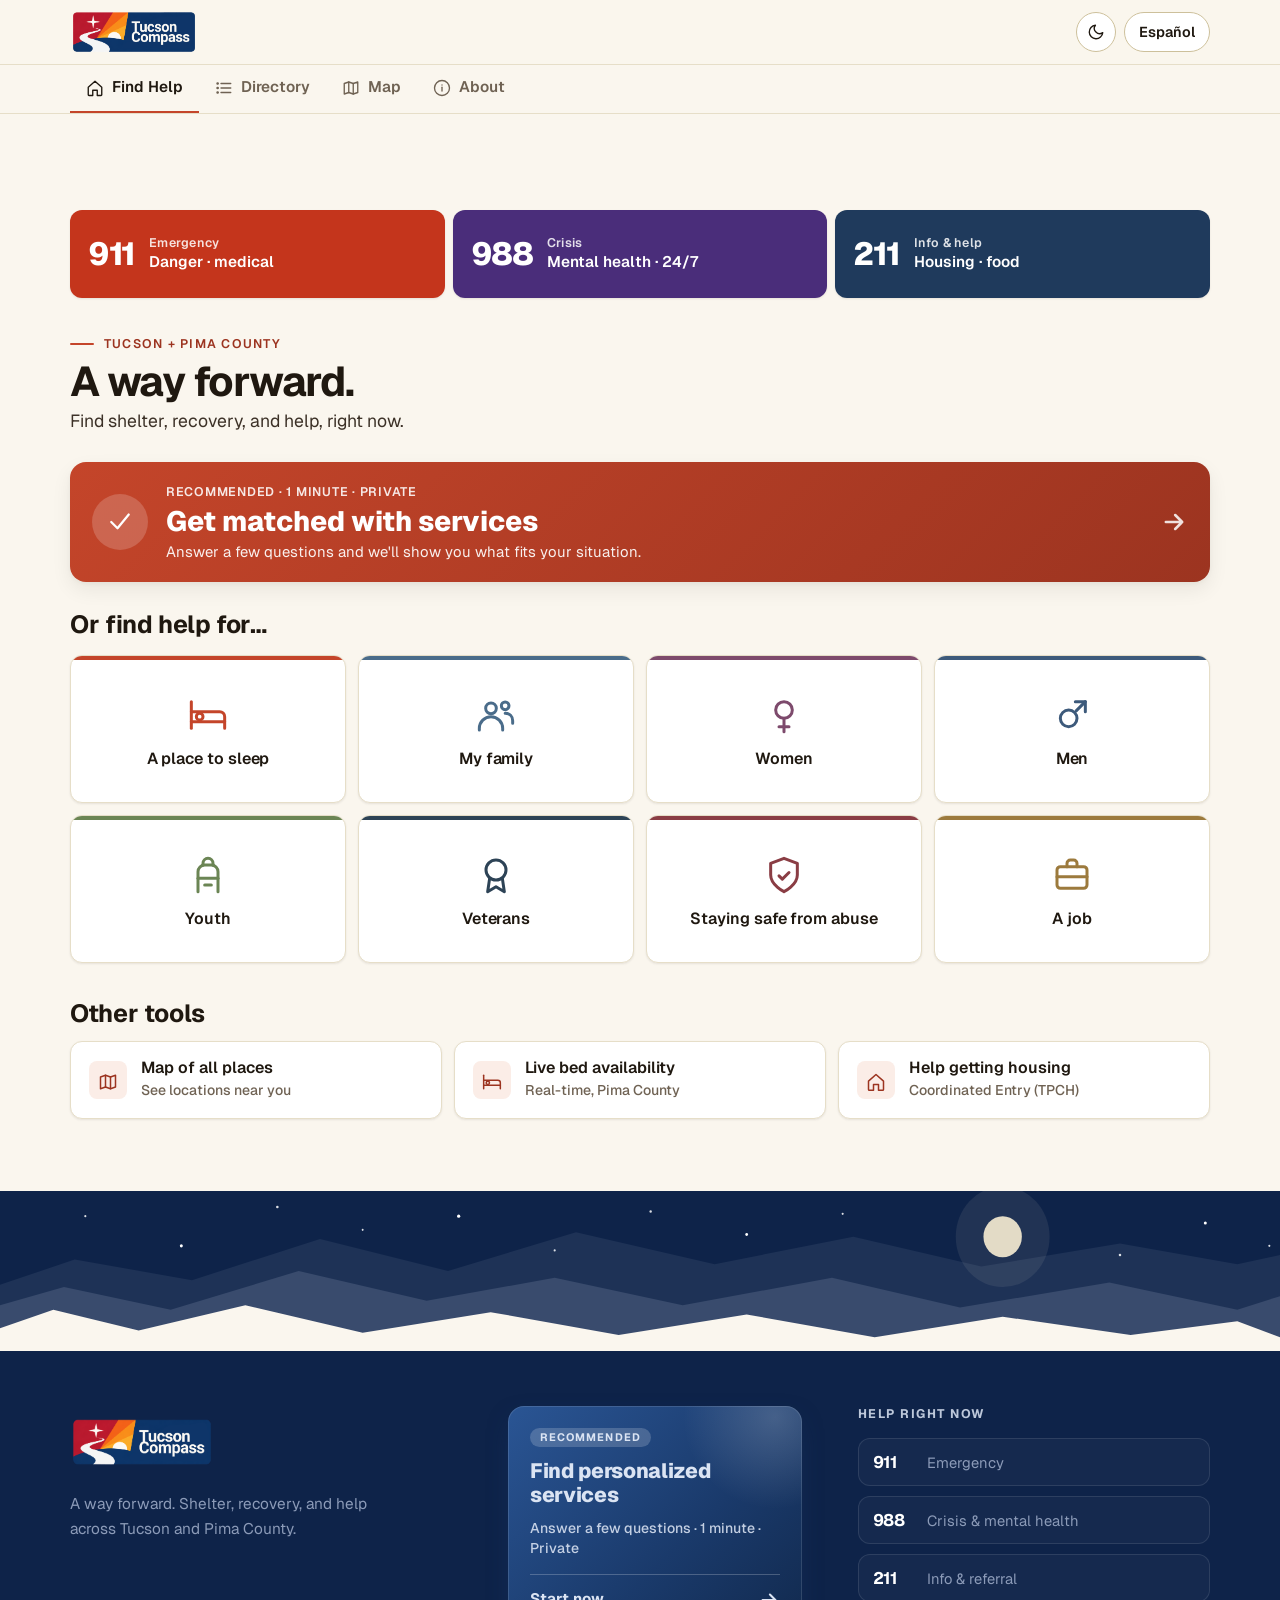
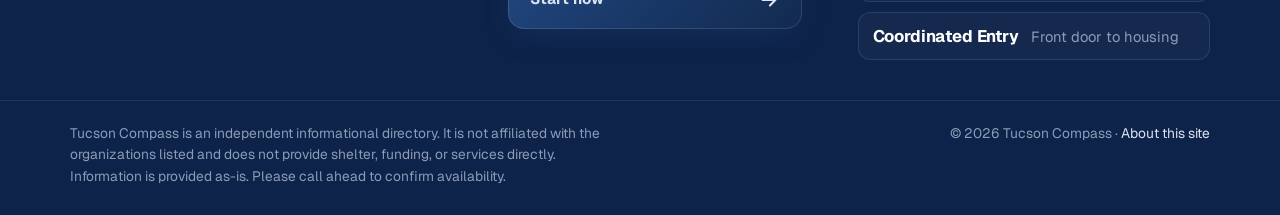
==== index.html @ a5a8bedc "Rebrand to Tucson Compass and add personalized match questionnaire - Rebrand site identity from Tucs" ====
﻿<!doctype html>
<html lang="en">
<head>
  <meta charset="utf-8" />
  <meta name="viewport" content="width=device-width, initial-scale=1, viewport-fit=cover" />
  <meta name="theme-color" content="#c4452a" />
  <meta name="description" content="Tucson Compass: find shelter, recovery, and homeless-services resources in Tucson and Pima County. Independent informational directory." />
  <meta name="robots" content="index, follow" />
  <title>Tucson Compass - a way forward</title>
  <link rel="manifest" href="manifest.webmanifest" />
  <link rel="icon" href="favicon/favicon.ico" sizes="any" />
  <link rel="icon" type="image/svg+xml" href="favicon/favicon.svg" />
  <link rel="apple-touch-icon" href="favicon/apple-touch-icon.png" />
  <link rel="preconnect" href="https://fonts.googleapis.com" />
  <link rel="preconnect" href="https://fonts.gstatic.com" crossorigin />
  <link rel="stylesheet" href="https://fonts.googleapis.com/css2?family=Geist:wght@400;500;600;700;800;900&display=swap" />
  <link rel="stylesheet" href="css/styles.css?v=22" />
  <script>(function(){try{var t=localStorage.getItem('tw.theme');if(t==='light'||t==='dark')document.documentElement.setAttribute('data-theme',t);}catch(e){}})();</script>
</head>
<body data-page="home">
  <a class="skip-link" href="#main" data-i18n="skip_to_content">Skip to main content</a>

  <div id="offline-banner" class="offline-banner" hidden role="status" data-i18n="offline_banner"></div>

  <header class="site-header">
    <div class="container site-header__row">
      <a class="brand" href="index.html" aria-label="Tucson Compass">
        <img class="brand__logo" src="icons/logo-horizontal.png" alt="Tucson Compass" height="36" />
      </a>
      <div class="site-header__actions">
        <button type="button" class="header-btn theme-toggle" id="theme-toggle" aria-label="Switch theme" title="Switch theme"></button>
        <button type="button" class="header-btn lang-toggle" id="lang-toggle" data-i18n="lang_toggle" data-i18n-aria-label="lang_toggle_aria">
          <i data-icon="globe" aria-hidden="true"></i>
          <span>EspaÃ±ol</span>
        </button>
      </div>
    </div>
  </header>

  <nav class="nav-primary" aria-label="Primary">
    <div class="container">
      <ul>
        <li><a href="index.html" aria-current="page"><i data-icon="home"></i><span data-i18n="nav_find_help">Find Help</span></a></li>
        <li><a href="directory.html"><i data-icon="list"></i><span data-i18n="nav_directory">Directory</span></a></li>
        <li><a href="map.html"><i data-icon="map"></i><span data-i18n="nav_map">Map</span></a></li>
        <li><a href="about.html"><i data-icon="info"></i><span data-i18n="nav_about">About</span></a></li>
      </ul>
    </div>
  </nav>

  <main id="main" class="container home-main">

    <!-- Emergency strip â€” unmistakable, no reading required -->
    <div class="urgent-strip" role="group" aria-label="Emergency numbers">
      <a class="urgent-tile urgent-tile--911" href="tel:911">
        <span class="urgent-tile__num">911</span>
        <span class="urgent-tile__body">
          <span class="urgent-tile__label" data-i18n="home_emergency_label">Emergency</span>
          <span class="urgent-tile__desc" data-i18n="home_emergency_desc">Danger or medical</span>
        </span>
      </a>
      <a class="urgent-tile urgent-tile--988" href="tel:988">
        <span class="urgent-tile__num">988</span>
        <span class="urgent-tile__body">
          <span class="urgent-tile__label" data-i18n="home_988_label">Crisis</span>
          <span class="urgent-tile__desc" data-i18n="home_988_desc">Mental health Â· 24/7</span>
        </span>
      </a>
      <a class="urgent-tile urgent-tile--211" href="tel:211">
        <span class="urgent-tile__num">211</span>
        <span class="urgent-tile__body">
          <span class="urgent-tile__label" data-i18n="home_211_label">Info & referral</span>
          <span class="urgent-tile__desc" data-i18n="home_211_desc">Housing, food, help</span>
        </span>
      </a>
    </div>

    <section class="hero" aria-labelledby="hero-title">
      <span class="eyebrow" data-i18n="home_eyebrow">Tucson + Pima County</span>
      <h1 id="hero-title" data-i18n="home_hero_h1">A way forward.</h1>
      <p class="lead" data-i18n="home_hero_lead">Find shelter, recovery, and help, right now.</p>
    </section>

    <!-- Primary path: take the questionnaire. Big, unambiguous CTA. -->
    <section aria-labelledby="match-cta-title">
      <a href="match.html" class="match-cta">
        <span class="match-cta__icon"><i data-icon="check"></i></span>
        <span class="match-cta__body">
          <span class="match-cta__eyebrow" data-i18n="home_match_cta_eyebrow">Recommended Â· 1 minute Â· Private</span>
          <span class="match-cta__title" id="match-cta-title" data-i18n="home_match_cta_title">Get matched with services</span>
          <span class="match-cta__sub" data-i18n="home_match_cta_sub">Answer a few questions and we'll show you what fits your situation.</span>
        </span>
        <span class="match-cta__arrow" aria-hidden="true"><i data-icon="arrow-right"></i></span>
      </a>
    </section>

    <!-- Alternate path: browse by category for users who already know what they need. -->
    <section aria-labelledby="need-title">
      <div class="section-q">
        <h2 id="need-title" data-i18n="home_browse_title">Or browse by what you need</h2>
      </div>

      <div class="need-grid">
        <a class="need-tile" href="directory.html?need=emergency" style="--cat: var(--cat-emergency)">
          <span class="need-tile__bar"></span>
          <span class="need-tile__icon"><i data-icon="bed"></i></span>
          <span class="need-tile__label" data-i18n="need_shelter">A place to sleep</span>
        </a>
        <a class="need-tile" href="directory.html?need=family" style="--cat: var(--cat-family)">
          <span class="need-tile__bar"></span>
          <span class="need-tile__icon"><i data-icon="family"></i></span>
          <span class="need-tile__label" data-i18n="need_family">My family</span>
        </a>
        <a class="need-tile" href="directory.html?need=women" style="--cat: var(--cat-women)">
          <span class="need-tile__bar"></span>
          <span class="need-tile__icon"><i data-icon="women"></i></span>
          <span class="need-tile__label" data-i18n="need_women">Women</span>
        </a>
        <a class="need-tile" href="directory.html?need=men" style="--cat: var(--cat-men)">
          <span class="need-tile__bar"></span>
          <span class="need-tile__icon"><i data-icon="men"></i></span>
          <span class="need-tile__label" data-i18n="need_men">Men</span>
        </a>
        <a class="need-tile" href="directory.html?need=youth" style="--cat: var(--cat-youth)">
          <span class="need-tile__bar"></span>
          <span class="need-tile__icon"><i data-icon="youth"></i></span>
          <span class="need-tile__label" data-i18n="need_youth">Youth</span>
        </a>
        <a class="need-tile" href="directory.html?need=veterans" style="--cat: var(--cat-veterans)">
          <span class="need-tile__bar"></span>
          <span class="need-tile__icon"><i data-icon="veterans"></i></span>
          <span class="need-tile__label" data-i18n="need_veterans">Veterans</span>
        </a>
        <a class="need-tile" href="directory.html?need=domestic_violence" style="--cat: var(--cat-domestic_violence)">
          <span class="need-tile__bar"></span>
          <span class="need-tile__icon"><i data-icon="domestic_violence"></i></span>
          <span class="need-tile__label" data-i18n="need_domestic_violence">Staying safe from abuse</span>
        </a>
        <a class="need-tile" href="directory.html?need=employment" style="--cat: var(--cat-employment)">
          <span class="need-tile__bar"></span>
          <span class="need-tile__icon"><i data-icon="employment"></i></span>
          <span class="need-tile__label" data-i18n="need_employment">A job</span>
        </a>
      </div>
    </section>

    <section aria-labelledby="tools-title">
      <h2 id="tools-title" data-i18n="home_tools_h2">Other tools</h2>
      <div class="tools-row">
        <a class="tool-tile" href="map.html">
          <span class="tool-tile__icon"><i data-icon="map"></i></span>
          <span>
            <span class="tool-tile__label" data-i18n="tool_map_label">Map of all places</span>
            <span class="tool-tile__sub" data-i18n="tool_map_sub">See locations near you</span>
          </span>
        </a>
        <a class="tool-tile" href="https://pimamaps.maps.arcgis.com/apps/dashboards/ca4fb93ec7014433b14e39a909873bd7" target="_blank" rel="noopener">
          <span class="tool-tile__icon"><i data-icon="bed"></i></span>
          <span>
            <span class="tool-tile__label" data-i18n="tool_beds_label">Live bed availability</span>
            <span class="tool-tile__sub" data-i18n="tool_beds_sub">Real-time, Pima County</span>
          </span>
        </a>
        <a class="tool-tile" href="https://tpch.net/coordinated-entry-for-homeless-services/" target="_blank" rel="noopener">
          <span class="tool-tile__icon"><i data-icon="home"></i></span>
          <span>
            <span class="tool-tile__label" data-i18n="tool_ce_label">Help getting housing</span>
            <span class="tool-tile__sub" data-i18n="tool_ce_sub">Coordinated Entry (TPCH)</span>
          </span>
        </a>
      </div>
    </section>
  </main>

  <footer class="site-footer">
    <svg class="site-footer__mountains" viewBox="0 0 1200 140" preserveAspectRatio="none" aria-hidden="true">
      <circle class="site-footer__moon-glow" cx="940" cy="40" r="44"/>
      <circle class="site-footer__moon" cx="940" cy="40" r="18"/>
      <circle class="site-footer__star" cx="80" cy="22" r="1"/>
      <circle class="site-footer__star site-footer__star--bright" cx="170" cy="48" r="1.4"/>
      <circle class="site-footer__star" cx="260" cy="14" r="1.2"/>
      <circle class="site-footer__star" cx="340" cy="34" r="0.9"/>
      <circle class="site-footer__star site-footer__star--bright" cx="430" cy="22" r="1.5"/>
      <circle class="site-footer__star" cx="520" cy="52" r="1"/>
      <circle class="site-footer__star" cx="610" cy="18" r="1.1"/>
      <circle class="site-footer__star site-footer__star--bright" cx="700" cy="38" r="1.3"/>
      <circle class="site-footer__star" cx="790" cy="20" r="1"/>
      <circle class="site-footer__star" cx="1050" cy="56" r="1.2"/>
      <circle class="site-footer__star site-footer__star--bright" cx="1130" cy="28" r="1.4"/>
      <circle class="site-footer__star" cx="1190" cy="48" r="1"/>
      <path class="site-footer__range site-footer__range--back" d="M0 140 L0 82 L70 60 L180 78 L300 42 L420 70 L540 36 L670 64 L800 40 L920 66 L1050 46 L1160 64 L1200 56 L1200 140 Z"/>
      <path class="site-footer__range site-footer__range--mid" d="M0 140 L0 100 L60 84 L160 104 L280 70 L400 96 L520 76 L640 100 L780 76 L900 102 L1040 80 L1160 104 L1200 92 L1200 140 Z"/>
      <path class="site-footer__range site-footer__range--front" d="M0 140 L0 120 L50 104 L130 122 L230 100 L340 124 L460 106 L580 126 L700 108 L820 128 L940 110 L1060 126 L1160 114 L1200 128 L1200 140 Z"/>
    </svg>
    <div class="site-footer__inner">
      <div class="container site-footer__grid">
        <div class="site-footer__col site-footer__col--brand">
          <a class="site-footer__brand" href="index.html" aria-label="Tucson Compass">
            <img class="site-footer__logo" src="icons/logo-horizontal.png" alt="Tucson Compass" />
          </a>
          <p class="site-footer__tagline" data-i18n="footer_tagline">A way forward. Shelter, recovery, and help across Tucson and Pima County.</p>
        </div>
        <div class="site-footer__col site-footer__col--cta">
          <a href="match.html" class="footer-cta">
            <span class="footer-cta__badge" data-i18n="footer_cta_heading">Recommended</span>
            <span class="footer-cta__title" data-i18n="footer_cta_title">Find personalized services</span>
            <span class="footer-cta__sub" data-i18n="footer_cta_sub">Answer a few questions â€¢ 1 minute â€¢ Private</span>
            <span class="footer-cta__action">
              <span data-i18n="footer_cta_action">Start now</span>
              <span class="footer-cta__arrow"><i data-icon="arrow-right" aria-hidden="true"></i></span>
            </span>
          </a>
        </div>
        <div class="site-footer__col">
          <h3 class="site-footer__heading" data-i18n="footer_help_now">Help right now</h3>
          <ul class="site-footer__contacts">
            <li><a href="tel:911"><strong>911</strong><span data-i18n="footer_emergency_short">Emergency</span></a></li>
            <li><a href="tel:988"><strong>988</strong><span data-i18n="footer_988_short">Crisis &amp; mental health</span></a></li>
            <li><a href="tel:211"><strong>211</strong><span data-i18n="footer_211_short">Info &amp; referral</span></a></li>
            <li><a href="https://tpch.net/coordinated-entry-for-homeless-services/" target="_blank" rel="noopener"><strong data-i18n="footer_ce_short">Coordinated Entry</strong><span data-i18n="footer_ce_sub">Front door to housing</span></a></li>
          </ul>
        </div>
      </div>
      <div class="site-footer__bottom">
        <div class="container site-footer__bottom-row">
          <p class="site-footer__disclaimer" data-i18n="footer_disclaimer">Tucson Compass is an independent informational directory. It is not affiliated with the organizations listed and does not provide shelter, funding, or services directly. Information is provided as-is. Please call ahead to confirm availability.</p>
          <p class="site-footer__copy">&copy; 2026 Tucson Compass &middot; <a href="about.html" data-i18n="footer_about_link">About this site</a></p>
        </div>
      </div>
    </div>
  </footer>

  <script src="js/icons.js?v=19"></script>
  <script src="js/app.js?v=19"></script>
</body>
</html>
---- css/styles.css ----
/* =============================================================================
   Tucson Compass — stylesheet
   -----------------------------------------------------------------------------
   Calm civic design with desert character. Warm neutrals, terracotta accent,
   mountain horizon footer. Soft elevation, modern type, generous tap targets.
   WCAG 2.1 AA across light + dark.

   Theme model
     - Default: follows OS preference (prefers-color-scheme).
     - Override: <html data-theme="light"> or <html data-theme="dark"> forces
       a scheme. Set by an inline boot script (see HTML <head>) and toggled at
       runtime by the theme button in the site header.

   TABLE OF CONTENTS
     1.  TOKENS — light (default)
     2.  TOKENS — dark (OS preference + explicit override)
     3.  RESET / BASE
     4.  LAYOUT — container, main
     5.  TYPOGRAPHY — h1/h2/h3, eyebrow, lead, links, prose
     6.  HEADER — site header, brand, lang + theme toggles
     7.  NAV — primary nav
     8.  OFFLINE BANNER
     9.  COMPONENTS — chips
     10. COMPONENTS — buttons / act
     11. COMPONENTS — cards
     12. COMPONENTS — badges
     13. COMPONENTS — note box
     14. COMPONENTS — no-results
     15. PAGE — home (urgent strip, need grid, tools row)
     16. PAGE — directory (dir-head, controls, search, filter, results)
     17. PAGE — map (#map, legend, popup, pin)
     18. PAGE — about (prose container)
     19. FOOTER
     20. UTILITIES
     21. REDUCED MOTION
   ============================================================================= */


/* =============================================================================
   1. TOKENS — light (default)
   ============================================================================= */
:root {
  /* Warm neutral palette — quiet but with desert undertones */
  --bg:        #faf6ee;    /* warm cream */
  --bg-elev:   #ffffff;
  --bg-warm:   #f3ecdc;    /* sand */
  --bg-deep:   #e8dfc8;
  --ink:       #1f1810;    /* warm near-black */
  --ink-soft:  #3c3127;
  --ink-muted: #6f6253;
  --border:    #e6dec8;
  --border-strong: #cdc09b;

  /* Single warm accent — Tucson terracotta */
  --accent:      #c4452a;
  --accent-deep: #9c3420;
  --accent-soft: #fbede7;
  --accent-ink:  #ffffff;

  /* Footer / night sky — deep navy matching the logo, with cool text tones
     for legibility. (Token name kept as --dusk for historical compatibility
     even though the palette is now night-blue rather than desert dusk.) */
  --dusk:       #0e2349;
  --dusk-deep:  #061731;
  --dusk-text:  #dbe4f3;
  --dusk-muted: #8c9bb8;
  --night-blue:      #1a3a6b;
  --night-blue-deep: #122a4f;

  --link:    #1f4f8b;
  --focus:   #2563eb;

  --emergency:      #c4351c;
  --emergency-deep: #8a0e0e;

  /* Category colors — curated, harmonized */
  --cat-emergency:         #c4452a;
  --cat-family:            #4a6c8a;
  --cat-women:             #7d4a6c;
  --cat-men:               #3d5a7b;
  --cat-youth:             #6b8554;
  --cat-veterans:          #2d4356;
  --cat-domestic_violence: #8a3d44;
  --cat-employment:        #9c7a3d;
  --cat-outreach:          #5a6273;
  --cat-civic:             #6b4a8a;
  --cat-drop_in:           #3a7d6d;
  --cat-coordinated_entry: #8a5e3a;

  /* Type — Geist with system fallback */
  --font-sans: 'Geist', system-ui, -apple-system, "Segoe UI", Roboto, "Helvetica Neue", Arial, sans-serif;
  --font-display: var(--font-sans);

  --fs-display: clamp(2.6rem, 8.5vw, 4rem);
  --fs-h1:      clamp(2rem, 6vw, 2.85rem);
  --fs-h2:      clamp(1.3rem, 3.4vw, 1.55rem);
  --fs-h3:      1.1rem;
  --fs-body:    1.0625rem;
  --fs-small:   0.93rem;
  --fs-tiny:    0.78rem;

  --tap: 52px;
  --radius-sm:   8px;
  --radius:      12px;
  --radius-lg:   16px;
  --radius-pill: 999px;

  --shadow-sm: 0 1px 2px rgba(31,24,16,.04), 0 1px 3px rgba(31,24,16,.05);
  --shadow-md: 0 2px 4px rgba(31,24,16,.04), 0 8px 20px rgba(31,24,16,.07);
  --shadow-lg: 0 4px 8px rgba(31,24,16,.05), 0 16px 36px rgba(31,24,16,.10);
}


/* =============================================================================
   2. TOKENS — dark (OS preference + explicit override)
   -----------------------------------------------------------------------------
   Applied when:
     - OS prefers dark AND no explicit data-theme is set, OR
     - <html data-theme="dark">
   Duplicated intentionally so the explicit override always beats OS preference.
   ============================================================================= */
@media (prefers-color-scheme: dark) {
  :root:not([data-theme="light"]) {
    --bg:        #15110a;
    --bg-elev:   #1d1812;
    --bg-warm:   #221c14;
    --bg-deep:   #2a2218;
    --ink:       #f3ede0;
    --ink-soft:  #d8d1c0;
    --ink-muted: #a8a092;
    --border:    #2d2920;
    --border-strong: #4a4232;
    --accent:      #e2674a;
    --accent-deep: #c4452a;
    --accent-soft: #2a1e18;
    --accent-ink:  #15110a;
    --dusk:       #061731;
    --dusk-deep:  #030b1c;
    --dusk-text:  #dbe4f3;
    --dusk-muted: #7484a4;
    --night-blue:      #1a3a6b;
    --night-blue-deep: #122a4f;
    --link:    #8db4e8;
    --focus:   #8db4e8;
    --emergency:      #ef5c5c;
    --emergency-deep: #b81818;
    --shadow-sm: 0 1px 2px rgba(0,0,0,.4), 0 1px 3px rgba(0,0,0,.3);
    --shadow-md: 0 2px 4px rgba(0,0,0,.4), 0 8px 20px rgba(0,0,0,.4);
    --shadow-lg: 0 4px 8px rgba(0,0,0,.4), 0 16px 36px rgba(0,0,0,.5);
  }
}
:root[data-theme="dark"] {
  --bg:        #15110a;
  --bg-elev:   #1d1812;
  --bg-warm:   #221c14;
  --bg-deep:   #2a2218;
  --ink:       #f3ede0;
  --ink-soft:  #d8d1c0;
  --ink-muted: #a8a092;
  --border:    #2d2920;
  --border-strong: #4a4232;
  --accent:      #e2674a;
  --accent-deep: #c4452a;
  --accent-soft: #2a1e18;
  --accent-ink:  #15110a;
  --dusk:       #0e0a06;
  --dusk-deep:  #050302;
  --dusk-text:  #ead9b8;
  --dusk-muted: #908070;
  --link:    #8db4e8;
  --focus:   #8db4e8;
  --emergency:      #ef5c5c;
  --emergency-deep: #b81818;
  --shadow-sm: 0 1px 2px rgba(0,0,0,.4), 0 1px 3px rgba(0,0,0,.3);
  --shadow-md: 0 2px 4px rgba(0,0,0,.4), 0 8px 20px rgba(0,0,0,.4);
  --shadow-lg: 0 4px 8px rgba(0,0,0,.4), 0 16px 36px rgba(0,0,0,.5);
}


/* =============================================================================
   3. RESET / BASE
   ============================================================================= */
*, *::before, *::after { box-sizing: border-box; }
html { -webkit-text-size-adjust: 100%; scroll-behavior: smooth; }
html, body { overflow-x: hidden; }
body {
  margin: 0;
  font-family: var(--font-sans);
  font-size: var(--fs-body);
  line-height: 1.55;
  color: var(--ink);
  background: var(--bg);
  -webkit-font-smoothing: antialiased;
  text-rendering: optimizeLegibility;
  transition: background-color .2s ease, color .2s ease;
}

img, svg { max-width: 100%; height: auto; vertical-align: middle; }
button { font: inherit; }

:focus-visible {
  outline: 2px solid var(--focus);
  outline-offset: 2px;
  border-radius: 4px;
}

/* skip link */
.skip-link {
  position: absolute;
  left: -9999px;
  top: 0;
  background: var(--ink);
  color: var(--bg-elev);
  padding: 12px 18px;
  border-radius: var(--radius-sm);
  z-index: 9999;
  font-weight: 600;
}
.skip-link:focus { left: 12px; top: 12px; }


/* =============================================================================
   4. LAYOUT — container, main
   ============================================================================= */
.container {
  width: 100%;
  max-width: 760px;
  margin: 0 auto;
  padding: 0 20px;
}
@media (min-width: 980px) { .container { max-width: 960px; } }
@media (min-width: 1100px) { .container { max-width: 1180px; } }

main { padding: 56px 0 64px; }
@media (min-width: 720px) { main { padding-top: 72px; } }


/* =============================================================================
   5. TYPOGRAPHY — h1/h2/h3, eyebrow, lead, links, prose
   ============================================================================= */
h1, h2, h3 { font-family: var(--font-display); margin: 0; }
h1 {
  font-size: var(--fs-h1);
  font-weight: 700;
  line-height: 1.05;
  letter-spacing: -0.03em;
  margin-bottom: 12px;
}
h2 {
  font-size: var(--fs-h2);
  font-weight: 700;
  line-height: 1.15;
  letter-spacing: -0.015em;
  margin: 36px 0 14px;
}
h3 {
  font-size: var(--fs-h3);
  font-weight: 600;
  line-height: 1.25;
}
p { margin: 0 0 14px; }
a { color: var(--link); text-decoration-thickness: 1.5px; text-underline-offset: 3px; }

.eyebrow {
  display: inline-flex;
  align-items: center;
  gap: 10px;
  font-size: var(--fs-tiny);
  letter-spacing: 0.1em;
  text-transform: uppercase;
  font-weight: 600;
  color: var(--accent-deep);
  margin-bottom: 14px;
}
.eyebrow::before {
  content: "";
  display: inline-block;
  width: 24px;
  height: 2px;
  background: var(--accent);
  border-radius: 2px;
}

.lead {
  font-size: 1.2rem;
  color: var(--ink-soft);
  margin: 0 0 32px;
  max-width: 40ch;
  line-height: 1.45;
  font-weight: 400;
}

/* Reading-width container for long-form text (about page). */
.prose { max-width: 62ch; }
.prose p { color: var(--ink-soft); font-size: 1.05rem; line-height: 1.6; }
.prose h2 { margin-top: 36px; }


/* =============================================================================
   6. HEADER — site header, brand, lang + theme toggles
   ============================================================================= */
.site-header {
  background: var(--bg);
  border-bottom: 1px solid var(--border);
  position: sticky;
  top: 0;
  z-index: 50;
  backdrop-filter: saturate(180%) blur(10px);
  background: color-mix(in srgb, var(--bg) 86%, transparent);
}
.site-header__row {
  display: flex;
  align-items: center;
  justify-content: space-between;
  gap: 12px;
  min-height: 64px;
}
.site-header__actions {
  display: inline-flex;
  align-items: center;
  gap: 8px;
}

.brand {
  display: inline-flex;
  align-items: center;
  gap: 10px;
  font-family: var(--font-display);
  font-weight: 700;
  font-size: 1.18rem;
  letter-spacing: -0.02em;
  color: var(--ink);
  text-decoration: none;
}
.brand__mark {
  width: 32px;
  height: 32px;
  flex: 0 0 32px;
  display: inline-block;
  object-fit: contain;
}
.brand__logo {
  height: 64px;
  width: auto;
  display: block;
}
.brand__sep {
  color: var(--accent);
  font-weight: 700;
  margin: 0 2px;
}

/* Pill button base used by header toggles */
.header-btn {
  background: var(--bg-elev);
  color: var(--ink);
  border: 1px solid var(--border-strong);
  border-radius: var(--radius-pill);
  padding: 8px 14px;
  min-height: 40px;
  font-weight: 600;
  font-size: 0.9rem;
  cursor: pointer;
  display: inline-flex;
  align-items: center;
  gap: 6px;
  transition: background .15s ease, border-color .15s ease, color .15s ease;
}
.header-btn:hover {
  background: var(--ink);
  border-color: var(--ink);
  color: var(--bg-elev);
}
.header-btn svg { width: 16px; height: 16px; }

.lang-toggle { /* identical styling to .header-btn; kept as alias */ }
.theme-toggle {
  padding: 8px;
  width: 40px;
  height: 40px;
  justify-content: center;
}
.theme-toggle svg { width: 18px; height: 18px; }


/* =============================================================================
   7. NAV — primary nav
   ============================================================================= */
.nav-primary {
  background: var(--bg);
  border-bottom: 1px solid var(--border);
  margin-bottom: 40px;
}
@media (min-width: 720px) { .nav-primary { margin-bottom: 56px; } }
.nav-primary ul {
  display: flex;
  margin: 0;
  padding: 0;
  list-style: none;
  overflow-x: auto;
  -webkit-overflow-scrolling: touch;
  scrollbar-width: none;
}
.nav-primary ul::-webkit-scrollbar { display: none; }
.nav-primary a {
  display: inline-flex;
  align-items: center;
  gap: 8px;
  min-height: 48px;
  padding: 0 16px;
  color: var(--ink-muted);
  text-decoration: none;
  font-weight: 600;
  white-space: nowrap;
  border-bottom: 2px solid transparent;
  font-size: 0.96rem;
  transition: color .15s ease, border-color .15s ease;
}
.nav-primary a:hover { color: var(--ink); }
.nav-primary a[aria-current="page"] {
  color: var(--ink);
  border-bottom-color: var(--accent);
}
.nav-primary svg { width: 18px; height: 18px; }


/* =============================================================================
   8. OFFLINE BANNER
   ============================================================================= */
.offline-banner {
  background: #fbe6a3;
  color: var(--ink);
  padding: 10px 16px;
  text-align: center;
  font-size: 0.92rem;
  font-weight: 600;
  border-bottom: 1px solid #d9bc4a;
}
.offline-banner[hidden] { display: none; }


/* =============================================================================
   9. COMPONENTS — chips
   ============================================================================= */
.chip {
  display: inline-flex;
  align-items: center;
  gap: 7px;
  min-height: 38px;
  padding: 6px 14px;
  border: 1px solid var(--border-strong);
  border-radius: var(--radius-pill);
  background: var(--bg-elev);
  color: var(--ink);
  font-weight: 500;
  font-size: 0.92rem;
  cursor: pointer;
  white-space: nowrap;
  transition: background .12s ease, border-color .12s ease, color .12s ease;
}
.chip:hover { background: var(--bg-warm); }
.chip[aria-pressed="true"] {
  background: var(--ink);
  color: var(--bg);
  border-color: var(--ink);
}
.chip svg { width: 14px; height: 14px; }
.chip__dot {
  width: 10px;
  height: 10px;
  border-radius: 50%;
  background: var(--cat);
  display: inline-block;
  flex: 0 0 10px;
}


/* =============================================================================
   10. COMPONENTS — action buttons (used on cards)
   ============================================================================= */
.act {
  display: flex;
  align-items: center;
  gap: 10px;
  padding: 12px 14px;
  min-height: var(--tap);
  text-decoration: none;
  border: 1px solid var(--border-strong);
  border-radius: var(--radius);
  font-weight: 600;
  background: var(--bg-elev);
  color: var(--ink);
  transition: transform .1s ease, box-shadow .15s ease, background .12s ease, border-color .12s ease;
}
.act:hover { box-shadow: var(--shadow-sm); text-decoration: none; }
.act svg { width: 22px; height: 22px; flex: 0 0 22px; }
.act__label {
  display: block;
  font-size: 0.72rem;
  letter-spacing: 0.04em;
  text-transform: uppercase;
  opacity: 0.75;
  line-height: 1;
  margin-bottom: 2px;
  font-weight: 600;
}
.act__val {
  display: block;
  font-size: 1.02rem;
  font-weight: 700;
  letter-spacing: -0.01em;
  line-height: 1.15;
}
.act__txt { flex: 1; min-width: 0; }

.act--call { background: var(--c, var(--accent)); color: #fff; border-color: var(--c, var(--accent)); }
.act--call:hover { background: var(--ink); border-color: var(--ink); }
.act--dir { background: var(--bg-elev); color: var(--ink); }
.act--dir:hover { background: var(--bg-warm); }


/* =============================================================================
   11. COMPONENTS — cards
   ============================================================================= */
.card {
  --c: var(--cat-outreach);
  background: var(--bg-elev);
  border: 1px solid var(--border);
  border-radius: var(--radius-lg);
  position: relative;
  overflow: hidden;
  box-shadow: var(--shadow-sm);
  transition: box-shadow .15s ease, transform .12s ease, border-color .12s ease;
}
.card:hover { box-shadow: var(--shadow-md); border-color: var(--border-strong); }
.card__body { padding: 14px 14px 14px; min-width: 0; }
@media (min-width: 640px) {
  .card__body { padding: 18px 20px 20px; }
}

.card__top {
  display: flex;
  align-items: center;
  gap: 12px;
  margin-bottom: 10px;
}
@media (min-width: 640px) {
  .card__top { align-items: flex-start; gap: 14px; }
}
.card__icon-frame {
  width: 42px;
  height: 42px;
  flex: 0 0 42px;
  display: inline-flex;
  align-items: center;
  justify-content: center;
  background: var(--c);
  color: #fff;
  border-radius: 12px;
  box-shadow: 0 4px 14px -4px color-mix(in srgb, var(--c) 50%, transparent);
}
.card__icon-frame svg { width: 22px; height: 22px; }
@media (min-width: 640px) {
  .card__icon-frame { width: 44px; height: 44px; flex: 0 0 44px; }
  .card__icon-frame svg { width: 24px; height: 24px; }
}
.card__heading { min-width: 0; flex: 1; }
.card__logo {
  flex: 0 0 36px;
  width: 36px;
  height: 36px;
  object-fit: contain;
  background: #fff;
  border: 1px solid var(--border);
  border-radius: 8px;
  padding: 3px;
  opacity: 0.85;
  transition: opacity .15s ease;
}
.card:hover .card__logo { opacity: 1; }
@media (min-width: 640px) {
  .card__logo { flex: 0 0 44px; width: 44px; height: 44px; padding: 4px; }
}
.card__name {
  font-size: 1.08rem;
  font-weight: 700;
  line-height: 1.2;
  letter-spacing: -0.015em;
  margin: 0;
  word-wrap: break-word;
}
@media (min-width: 640px) {
  .card__name { font-size: 1.2rem; }
}
.card__cats {
  margin-top: 3px;
  font-size: 0.82rem;
  font-weight: 500;
  color: var(--ink-muted);
  white-space: nowrap;
  overflow: hidden;
  text-overflow: ellipsis;
}
@media (min-width: 640px) {
  .card__cats { font-size: 0.85rem; margin-top: 4px; white-space: normal; }
}

.card__addr {
  display: flex;
  align-items: flex-start;
  gap: 8px;
  font-size: 0.93rem;
  color: var(--ink-soft);
  margin-bottom: 10px;
  line-height: 1.4;
}
.card__addr svg { width: 16px; height: 16px; flex: 0 0 16px; margin-top: 2px; color: var(--ink-muted); }
.card__addr--confidential { font-style: italic; color: var(--ink-muted); }
@media (min-width: 640px) {
  .card__addr { font-size: 0.96rem; margin-bottom: 12px; }
  .card__addr svg { width: 18px; height: 18px; flex: 0 0 18px; }
}

.card__field {
  font-size: 0.91rem;
  margin-bottom: 6px;
  line-height: 1.45;
  color: var(--ink-soft);
}
.card__field-label {
  display: inline;
  font-size: 0.66rem;
  font-weight: 700;
  text-transform: uppercase;
  letter-spacing: 0.08em;
  color: var(--ink-muted);
  margin-right: 6px;
  vertical-align: 1px;
}
.card__field-val { color: var(--ink-soft); }
@media (min-width: 640px) {
  .card__field { font-size: 0.94rem; margin-bottom: 8px; }
  .card__field-label { font-size: 0.7rem; }
}

.card__actions {
  display: grid;
  gap: 8px;
  margin-top: 12px;
}
@media (min-width: 480px) {
  .card__actions { grid-template-columns: 1fr 1fr; }
  .card__actions--solo { grid-template-columns: 1fr; }
}
@media (min-width: 640px) {
  .card__actions { margin-top: 16px; }
}

/* Collapsible details — eligibility/hours/notes are tucked behind a
   "Show details" toggle so cards stay short by default. Uses native
   <details>/<summary> for accessibility and no-JS support. */
.card__more { margin: 2px 0 0; }
.card__more-toggle {
  display: inline-flex;
  align-items: center;
  gap: 6px;
  cursor: pointer;
  list-style: none;
  font-size: 0.85rem;
  font-weight: 600;
  color: var(--ink-muted);
  padding: 8px 0;
  user-select: none;
  -webkit-tap-highlight-color: transparent;
}
.card__more-toggle::-webkit-details-marker { display: none; }
.card__more-toggle::marker { content: ""; }
.card__more-toggle:hover { color: var(--ink); }
.card__more-toggle svg {
  width: 14px;
  height: 14px;
  transform: rotate(90deg);
  transition: transform .15s ease;
}
.card__more[open] .card__more-toggle svg { transform: rotate(-90deg); }
.card__more-text--hide { display: none; }
.card__more[open] .card__more-text--show { display: none; }
.card__more[open] .card__more-text--hide { display: inline; }
.card__more-body { padding-top: 4px; }
.card__more-body .card__field:last-child { margin-bottom: 0; }

.card__note {
  margin-top: 14px;
  padding: 10px 12px;
  background: var(--bg-warm);
  border: 1px solid var(--border);
  border-radius: var(--radius-sm);
  font-size: 0.88rem;
  color: var(--ink-soft);
}


/* =============================================================================
   12. COMPONENTS — badges
   ============================================================================= */
.badges {
  display: flex;
  flex-wrap: wrap;
  gap: 5px;
  margin: 6px 0 10px;
}
@media (min-width: 640px) {
  .badges { gap: 6px; margin: 8px 0 12px; }
}
.badge {
  display: inline-flex;
  align-items: center;
  gap: 5px;
  padding: 3px 9px;
  border-radius: var(--radius-pill);
  font-size: 0.74rem;
  font-weight: 600;
  letter-spacing: 0.01em;
  background: var(--bg-warm);
  color: var(--ink-soft);
  border: 1px solid var(--border);
}
@media (min-width: 640px) {
  .badge { padding: 4px 10px; font-size: 0.76rem; }
}
.badge svg { width: 12px; height: 12px; }
.badge--24-7 { background: #e4f0e8; color: #1f5938; border-color: #c7e0cf; }
.badge--hotline { background: #fbe6e6; color: #8a0e0e; border-color: #f0c5c5; }
.badge--verified { background: var(--bg-warm); }


/* =============================================================================
   13. COMPONENTS — note box
   ============================================================================= */
.note-box {
  background: var(--accent-soft);
  border: 1px solid color-mix(in srgb, var(--accent) 22%, var(--border));
  border-radius: var(--radius);
  padding: 14px 16px;
  margin-bottom: 18px;
  font-size: 0.96rem;
  display: flex;
  align-items: flex-start;
  gap: 12px;
}
.note-box svg { width: 20px; height: 20px; flex: 0 0 20px; color: var(--accent); margin-top: 2px; }


/* =============================================================================
   14. COMPONENTS — no-results
   ============================================================================= */
.no-results {
  text-align: center;
  padding: 56px 20px;
  color: var(--ink-muted);
  background: var(--bg-elev);
  border: 1px dashed var(--border-strong);
  border-radius: var(--radius);
}
.no-results svg { width: 44px; height: 44px; color: var(--ink-muted); margin-bottom: 10px; }


/* =============================================================================
   15. PAGE — home
   ============================================================================= */
/* Pull the urgent strip close to the nav on mobile — same trick as the
   directory page. The nav is already a clear landmark; we don't need a
   big top gap before the 911/211 tiles. */
.home-main { padding-top: 16px; }
@media (min-width: 720px) { .home-main { padding-top: 56px; } }

body[data-page="home"] .nav-primary { margin-bottom: 16px; }
@media (min-width: 720px) {
  body[data-page="home"] .nav-primary { margin-bottom: 40px; }
}

/* Hero — tighter than the default eyebrow/h1/lead so the page can get to
   the CTA + need-grid sooner. Scoped to .hero so other pages' typography
   (about, match) keeps the bigger default treatment. */
.hero { margin-bottom: 20px; }
.hero .eyebrow { margin-bottom: 6px; }
.hero h1 {
  font-size: clamp(1.75rem, 5.5vw, 2.4rem);
  margin-bottom: 4px;
}
.hero .lead {
  font-size: 1.02rem;
  line-height: 1.4;
  margin-bottom: 0;
  max-width: 38ch;
}
@media (min-width: 640px) {
  .hero { margin-bottom: 28px; }
  .hero h1 { font-size: clamp(2rem, 5vw, 2.6rem); margin-bottom: 6px; }
  .hero .lead { font-size: 1.1rem; }
}

/* Emergency strip — direct, contained, calmer than before */
.urgent-strip {
  display: grid;
  grid-template-columns: repeat(3, 1fr);
  gap: 6px;
  margin: 0 0 18px;
}
@media (min-width: 640px) {
  .urgent-strip { gap: 8px; margin-bottom: 28px; }
}
.urgent-tile {
  display: flex;
  flex-direction: column;
  align-items: flex-start;
  gap: 4px;
  padding: 10px 12px;
  min-width: 0;
  text-decoration: none;
  color: #fff;
  font-weight: 700;
  border-radius: var(--radius);
  overflow: hidden;
  box-shadow: var(--shadow-sm);
  transition: transform .12s ease, box-shadow .15s ease;
}
@media (min-width: 640px) {
  .urgent-tile {
    flex-direction: row;
    align-items: center;
    gap: 14px;
    padding: 16px 18px;
    min-height: 88px;
  }
}
.urgent-tile:hover { transform: translateY(-1px); box-shadow: var(--shadow-md); text-decoration: none; }
.urgent-tile--911 { background: var(--emergency); }
.urgent-tile--911:hover { background: var(--emergency-deep); }
.urgent-tile--211 { background: #1f3a5c; }
.urgent-tile--211:hover { background: #15263d; }
.urgent-tile--988 { background: #4a2d7a; }
.urgent-tile--988:hover { background: #36205c; }
.urgent-tile--dv { background: #7a3458; }
.urgent-tile--dv:hover { background: #5b2541; }
.urgent-tile--dv .urgent-tile__num { display: inline-flex; align-items: center; justify-content: center; }
.urgent-tile--dv .urgent-tile__num svg { width: 28px; height: 28px; }
@media (min-width: 640px) {
  .urgent-tile--dv .urgent-tile__num svg { width: 32px; height: 32px; }
}
.urgent-tile__num {
  font-size: 1.6rem;
  font-weight: 800;
  letter-spacing: -0.04em;
  line-height: 1;
  flex: 0 0 auto;
}
@media (min-width: 640px) {
  .urgent-tile__num { font-size: 2rem; }
}
.urgent-tile__body { line-height: 1.2; min-width: 0; }
.urgent-tile__label {
  display: block;
  font-size: 0.72rem;
  font-weight: 600;
  opacity: 0.85;
  letter-spacing: 0.02em;
}
.urgent-tile__desc {
  display: block;
  font-size: 0.88rem;
  font-weight: 600;
  margin-top: 2px;
}
@media (min-width: 640px) {
  .urgent-tile__label { font-size: 0.78rem; }
  .urgent-tile__desc { font-size: 0.96rem; }
}

/* Section heading row */
.section-q {
  display: flex;
  align-items: baseline;
  justify-content: space-between;
  gap: 12px;
  margin: 4px 0 10px;
}
@media (min-width: 640px) {
  .section-q { margin: 8px 0 16px; }
}
.section-q h2 { margin: 0; }

/* "What do you need?" — category grid */
.need-grid {
  display: grid;
  grid-template-columns: 1fr 1fr;
  gap: 10px;
  margin-bottom: 20px;
}
@media (min-width: 560px) {
  .need-grid { grid-template-columns: 1fr 1fr 1fr; gap: 12px; margin-bottom: 28px; }
}
@media (min-width: 880px) {
  .need-grid { grid-template-columns: repeat(4, 1fr); margin-bottom: 36px; }
}

.need-tile {
  position: relative;
  display: flex;
  flex-direction: column;
  align-items: center;
  justify-content: center;
  gap: 8px;
  padding: 16px 10px 14px;
  min-height: 104px;
  background: var(--bg-elev);
  color: var(--ink);
  text-decoration: none;
  border: 1px solid var(--border);
  border-radius: var(--radius);
  text-align: center;
  font-weight: 600;
  overflow: hidden;
  transition: transform .18s ease, box-shadow .18s ease, border-color .18s ease;
  box-shadow: var(--shadow-sm);
}
@media (min-width: 560px) {
  .need-tile { gap: 14px; padding: 28px 14px 22px; min-height: 148px; }
}
.need-tile:hover {
  transform: translateY(-3px);
  box-shadow: var(--shadow-md);
  border-color: var(--cat, var(--accent));
  text-decoration: none;
}
.need-tile:active { transform: translateY(0); }
.need-tile__bar {
  position: absolute;
  top: 0; left: 0; right: 0;
  height: 4px;
  background: var(--cat, var(--accent));
}
.need-tile__icon {
  width: 30px;
  height: 30px;
  color: var(--cat, var(--accent));
  flex: 0 0 30px;
  display: inline-flex;
  align-items: center;
  justify-content: center;
}
@media (min-width: 560px) {
  .need-tile__icon { width: 40px; height: 40px; flex: 0 0 40px; }
}
.need-tile__icon svg { width: 100%; height: 100%; }
.need-tile__label {
  font-size: 0.92rem;
  line-height: 1.15;
  letter-spacing: -0.005em;
}
@media (min-width: 560px) {
  .need-tile__label { font-size: 1rem; line-height: 1.2; }
}

/* Tools row */
.tools-row {
  display: grid;
  gap: 12px;
  margin-bottom: 24px;
}
@media (min-width: 640px) {
  .tools-row { grid-template-columns: 1fr 1fr 1fr; }
}
.tool-tile {
  display: flex;
  align-items: center;
  gap: 14px;
  padding: 16px 18px;
  background: var(--bg-elev);
  border: 1px solid var(--border);
  border-radius: var(--radius);
  color: var(--ink);
  text-decoration: none;
  min-height: 76px;
  box-shadow: var(--shadow-sm);
  transition: transform .12s ease, box-shadow .15s ease, border-color .15s ease;
}
.tool-tile:hover {
  transform: translateY(-1px);
  box-shadow: var(--shadow-md);
  border-color: var(--border-strong);
  text-decoration: none;
}
.tool-tile__icon {
  width: 38px;
  height: 38px;
  flex: 0 0 38px;
  display: inline-flex;
  align-items: center;
  justify-content: center;
  background: var(--accent-soft);
  color: var(--accent-deep);
  border-radius: var(--radius-sm);
}
.tool-tile__icon svg { width: 20px; height: 20px; }
.tool-tile__label {
  font-weight: 600;
  font-size: 1rem;
  display: block;
  line-height: 1.25;
  color: var(--ink);
}
.tool-tile__sub {
  display: block;
  font-size: 0.88rem;
  color: var(--ink-muted);
  font-weight: 500;
  margin-top: 2px;
}


/* =============================================================================
   16. PAGE — directory
   ============================================================================= */
/* Directory page: pull the H1 close to the nav. The nav already shows
   "Directory" is active, so the H1 here reads as a small secondary label,
   not a hero. We override main's default 56px padding-top AND shrink the
   nav-primary margin via the body[data-page="directory"] selector. */
.dir-main { padding-top: 4px; }
@media (min-width: 720px) { .dir-main { padding-top: 24px; } }

body[data-page="directory"] .nav-primary { margin-bottom: 16px; }
@media (min-width: 720px) {
  body[data-page="directory"] .nav-primary { margin-bottom: 32px; }
}

.dir-head {
  display: flex;
  align-items: flex-end;
  justify-content: space-between;
  gap: 14px;
  margin-bottom: 10px;
  flex-wrap: wrap;
}
.dir-head h1 {
  font-size: 1.5rem;
  letter-spacing: -0.02em;
  margin-bottom: 0;
}
@media (min-width: 640px) {
  .dir-head { margin-bottom: 18px; }
  .dir-head h1 { font-size: var(--fs-h1); letter-spacing: -0.03em; }
}

.controls {
  display: grid;
  gap: 10px;
  margin-bottom: 16px;
}
@media (min-width: 640px) {
  .controls { gap: 14px; margin-bottom: 24px; }
}

.search-wrap { position: relative; }
.search-wrap__icon {
  position: absolute;
  left: 14px;
  top: 50%;
  transform: translateY(-50%);
  width: 20px;
  height: 20px;
  color: var(--ink-muted);
  pointer-events: none;
}
.search-input {
  width: 100%;
  min-height: var(--tap);
  padding: 12px 14px 12px 44px;
  font-size: 1.02rem;
  font-weight: 500;
  border: 1px solid var(--border-strong);
  border-radius: var(--radius);
  background: var(--bg-elev);
  color: var(--ink);
  box-shadow: var(--shadow-sm);
  transition: border-color .15s ease, box-shadow .15s ease;
}
.search-input::placeholder { color: var(--ink-muted); font-weight: 400; }
.search-input:focus { outline: none; border-color: var(--accent); box-shadow: 0 0 0 4px var(--accent-soft); }

/* Filter chips — wrap on every screen size. Horizontal scroll was tried
   but (a) flex-wrap: nowrap forced the parent grid track wider than the
   viewport, pushing the search input off-screen, and (b) discovering a
   horizontal scroll inside a vertical-scrolling page is poor mobile UX.
   With 10 chips at ~80px each, wrapping fills 2-3 rows on mobile, which
   keeps every option visible. */
.filter-row {
  display: flex;
  flex-wrap: wrap;
  gap: 6px;
}
@media (min-width: 640px) {
  .filter-row { gap: 8px; }
}
/* Ensure the filter-row's wrapper div can't force the parent grid track
   wider than the viewport (which was the root cause of the search-input
   overflow). */
.controls > * { min-width: 0; }

.controls__row {
  display: flex;
  gap: 10px;
  align-items: center;
  flex-wrap: wrap;
  justify-content: space-between;
}
.results-meta {
  color: var(--ink-muted);
  font-size: 0.9rem;
  font-weight: 500;
}

.results { display: grid; gap: 12px; }
@media (min-width: 640px) {
  .results { gap: 16px; }
}


/* =============================================================================
   17. PAGE — map (app-like on mobile)
   -----------------------------------------------------------------------------
   Mobile-first goals:
     - Big edge-to-edge map; full-bleed feel without breaking the container
     - Compact filter row + view toggle (Map / List) sit just below the title
     - FAB for locate-me overlays the map (no extra row of controls)
     - Confidential hotlines collapse to a single pill that opens a modal
   Desktop (≥980px) returns to the side-by-side map + list with full controls.
   ============================================================================= */

/* On the map page only, dial down the top padding so more screen is map */
body[data-page="map"] main { padding-top: 4px; padding-bottom: 28px; }
@media (min-width: 720px) { body[data-page="map"] main { padding-top: 24px; padding-bottom: 48px; } }

body[data-page="map"] .nav-primary { margin-bottom: 16px; }
@media (min-width: 720px) {
  body[data-page="map"] .nav-primary { margin-bottom: 32px; }
}

.map-head { margin-bottom: 14px; }
.map-head h1 { margin-bottom: 4px; font-size: clamp(1.7rem, 5.5vw, 2.4rem); }
.lead--tight {
  font-size: 0.95rem;
  margin-bottom: 14px;
  max-width: 60ch;
  color: var(--ink-muted);
}
@media (min-width: 720px) {
  .map-head { margin-bottom: 18px; }
  .map-head h1 { margin-bottom: 6px; }
  .lead--tight { font-size: 1.05rem; margin-bottom: 18px; color: var(--ink-soft); }
}

/* Hotline callout — for confidential-location 24/7 resources */
.hotline-block {
  background: var(--accent-soft);
  border: 1px solid color-mix(in srgb, var(--accent) 22%, var(--border));
  border-radius: var(--radius-lg);
  padding: 16px 18px;
  margin-top: 22px;
}
.hotline-block__head {
  display: flex;
  align-items: flex-start;
  gap: 12px;
  margin-bottom: 12px;
}
.hotline-block__icon {
  width: 40px;
  height: 40px;
  flex: 0 0 40px;
  display: inline-flex;
  align-items: center;
  justify-content: center;
  background: var(--accent);
  color: #fff;
  border-radius: var(--radius-sm);
}
.hotline-block__icon svg { width: 20px; height: 20px; }
.hotline-block__title {
  font-size: 1.05rem;
  font-weight: 700;
  letter-spacing: -0.01em;
  margin: 0 0 2px;
}
.hotline-block__sub {
  margin: 0;
  font-size: 0.9rem;
  color: var(--ink-soft);
  line-height: 1.45;
}
.hotline-block__items {
  display: grid;
  gap: 10px;
}
@media (min-width: 640px) {
  .hotline-block__items { grid-template-columns: 1fr 1fr; }
}
.hotline-card {
  background: var(--bg-elev);
  border: 1px solid var(--border-strong);
  border-radius: var(--radius-sm);
  padding: 12px 14px;
  display: flex;
  flex-direction: column;
  gap: 10px;
}
.hotline-card__name { font-weight: 700; font-size: 1rem; }
.hotline-card__sub { font-size: 0.85rem; color: var(--ink-muted); margin-top: 2px; }
.hotline-card__actions { display: grid; gap: 6px; }
.hotline-card__actions .act { min-height: 48px; padding: 10px 12px; }

/* Controls row — filter chips + locate-me */
.map-controls {
  display: grid;
  gap: 12px;
  margin-bottom: 18px;
}

/* Mobile-only space tightening:
   - Hide the title/lead (the nav already labels the page); keep h1 for AT
   - Filter chips become a single horizontal-scroll row, like Maps/Yelp
   - Hotline pill moves below the map via flex order
*/
@media (max-width: 979px) {
  body[data-page="map"] main {
    display: flex;
    flex-direction: column;
  }
  body[data-page="map"] .map-head { margin: 0; }
  body[data-page="map"] .map-head h1 {
    position: absolute;
    width: 1px; height: 1px;
    padding: 0; margin: -1px;
    overflow: hidden;
    clip: rect(0 0 0 0);
    clip-path: inset(50%);
    white-space: nowrap;
    border: 0;
  }
  body[data-page="map"] .map-head .lead { display: none; }

  body[data-page="map"] #map-filters {
    flex-wrap: nowrap;
    overflow-x: auto;
    -webkit-overflow-scrolling: touch;
    scrollbar-width: none;
    margin: 0 -20px;
    padding: 2px 20px 4px;
  }
  body[data-page="map"] #map-filters::-webkit-scrollbar { display: none; }
  body[data-page="map"] #map-filters .chip {
    min-height: 32px;
    padding: 4px 12px;
    font-size: 0.85rem;
    flex-shrink: 0;
  }
  body[data-page="map"] .map-controls { gap: 8px; margin-bottom: 10px; }

  body[data-page="map"] .hotline-pill {
    order: 10;
    margin-top: 14px;
    margin-bottom: 0;
  }
}
.map-controls__row {
  display: flex;
  gap: 10px;
  align-items: center;
  flex-wrap: wrap;
  justify-content: space-between;
}
.chip--solid[aria-pressed="true"] {
  background: var(--accent);
  border-color: var(--accent);
  color: #fff;
}

/* ============== Hotline pill (mobile compact) =================== */
.hotline-pill {
  display: flex;
  align-items: center;
  gap: 12px;
  width: 100%;
  padding: 10px 12px;
  background: var(--accent-soft);
  border: 1px solid color-mix(in srgb, var(--accent) 28%, var(--border));
  border-radius: 14px;
  color: var(--ink);
  font: inherit;
  text-align: left;
  cursor: pointer;
  margin-bottom: 14px;
  transition: background .12s ease, border-color .12s ease, transform .08s ease;
}
.hotline-pill:hover { background: color-mix(in srgb, var(--accent) 12%, var(--accent-soft)); }
.hotline-pill:active { transform: translateY(1px); }
.hotline-pill__icon {
  width: 36px;
  height: 36px;
  flex: 0 0 36px;
  display: inline-flex;
  align-items: center;
  justify-content: center;
  background: var(--accent);
  color: #fff;
  border-radius: 10px;
}
.hotline-pill__icon svg { width: 18px; height: 18px; }
.hotline-pill__body { flex: 1; min-width: 0; line-height: 1.2; }
.hotline-pill__label { display: block; font-weight: 700; font-size: 0.98rem; }
.hotline-pill__sub { display: block; font-size: 0.8rem; color: var(--ink-muted); margin-top: 2px; }
.hotline-pill__chev { color: var(--ink-muted); display: inline-flex; }
.hotline-pill__chev svg { width: 16px; height: 16px; }
@media (min-width: 980px) {
  .hotline-pill { display: none; }
}

/* On mobile, hide the full hotline block; on desktop hide the pill */
@media (max-width: 979px) {
  .hotline-block { display: none !important; }
  .map-controls__row { display: none; }
}

/* ============== View toggle (mobile segmented control) =========== */
.view-toggle {
  display: grid;
  grid-template-columns: 1fr 1fr;
  gap: 0;
  padding: 4px;
  background: var(--bg-warm);
  border: 1px solid var(--border);
  border-radius: var(--radius-pill);
  margin-bottom: 12px;
}
.view-toggle__btn {
  display: inline-flex;
  align-items: center;
  justify-content: center;
  gap: 8px;
  min-height: 40px;
  background: transparent;
  border: 0;
  border-radius: var(--radius-pill);
  font-weight: 600;
  font-size: 0.95rem;
  color: var(--ink-muted);
  cursor: pointer;
  transition: background .12s ease, color .12s ease;
}
.view-toggle__btn svg { width: 16px; height: 16px; }
.view-toggle__btn[aria-selected="true"] {
  background: var(--bg-elev);
  color: var(--ink);
  box-shadow: var(--shadow-sm);
}
.view-toggle__count {
  background: color-mix(in srgb, var(--ink) 8%, transparent);
  color: var(--ink-soft);
  padding: 1px 8px;
  border-radius: var(--radius-pill);
  font-size: 0.78rem;
  font-weight: 700;
  margin-left: 2px;
}
.view-toggle__btn[aria-selected="true"] .view-toggle__count {
  background: color-mix(in srgb, var(--accent) 18%, transparent);
  color: var(--accent-deep);
}
@media (min-width: 980px) {
  .view-toggle { display: none; }
}

/* ============== Map / list split layout =========================== */
.map-layout {
  display: grid;
  gap: 14px;
  grid-template-columns: 1fr;
}
@media (min-width: 980px) {
  .map-layout {
    grid-template-columns: minmax(0, 2.2fr) minmax(290px, 1fr);
    align-items: stretch;
    gap: 18px;
  }
}

/* Mobile: view-aware visibility */
@media (max-width: 979px) {
  .map-layout[data-view="map"] .map-layout__list { display: none; }
  .map-layout[data-view="list"] .map-layout__map-wrap { display: none; }
}

.map-layout__map-wrap {
  position: relative;
  height: 68vh;
  min-height: 420px;
  max-height: 720px;
}
@media (min-width: 980px) {
  .map-layout__map-wrap { height: 72vh; max-height: 760px; min-height: 520px; }
}

.map-layout__list {
  display: flex;
  flex-direction: column;
  min-height: 0;
}
@media (min-width: 980px) {
  .map-layout__list { height: 72vh; max-height: 760px; }
}

#map {
  border: 1px solid var(--border-strong);
  border-radius: var(--radius-lg);
  overflow: hidden;
  box-shadow: var(--shadow-sm);
  width: 100%;
  height: 100%;
}

/* ============== Modal (hotline sheet) ============================= */
.modal {
  position: fixed;
  inset: 0;
  z-index: 1000;
  display: flex;
  align-items: flex-end;
  justify-content: center;
}
.modal[hidden] { display: none; }
.modal__backdrop {
  position: absolute;
  inset: 0;
  background: rgba(0, 0, 0, 0.45);
  animation: tw-modal-fade .2s ease-out;
}
.modal__panel {
  position: relative;
  width: 100%;
  max-width: 640px;
  max-height: 86vh;
  display: flex;
  flex-direction: column;
  background: var(--bg-elev);
  border: 1px solid var(--border);
  border-radius: 22px 22px 0 0;
  box-shadow: var(--shadow-lg);
  animation: tw-modal-slide-up .26s cubic-bezier(.2,.8,.2,1);
}
@media (min-width: 640px) {
  .modal {
    align-items: center;
    padding: 24px;
  }
  .modal__panel { border-radius: var(--radius-lg); animation: tw-modal-fade .2s ease-out; }
}
.modal__panel::before {
  /* iOS-style drag handle (visual only) */
  content: "";
  display: block;
  width: 36px;
  height: 4px;
  margin: 8px auto 4px;
  background: var(--border-strong);
  border-radius: 999px;
  opacity: 0.7;
}
@media (min-width: 640px) {
  .modal__panel::before { display: none; }
}
.modal__head {
  display: flex;
  align-items: flex-start;
  gap: 12px;
  padding: 14px 18px 6px;
  border-bottom: 1px solid var(--border);
}
.modal__head > div { flex: 1; min-width: 0; }
.modal__title {
  font-size: 1.1rem;
  font-weight: 700;
  letter-spacing: -0.015em;
  margin: 0 0 2px;
}
.modal__sub {
  font-size: 0.88rem;
  color: var(--ink-soft);
  margin: 0 0 12px;
  line-height: 1.4;
}
.modal__close {
  width: 36px;
  height: 36px;
  display: inline-flex;
  align-items: center;
  justify-content: center;
  background: var(--bg-warm);
  color: var(--ink-soft);
  border: 1px solid var(--border);
  border-radius: 50%;
  cursor: pointer;
  flex: 0 0 36px;
}
.modal__close:hover { background: var(--bg-deep); color: var(--ink); }
.modal__close svg { width: 16px; height: 16px; }
.modal__body {
  padding: 14px 18px 22px;
  overflow-y: auto;
  display: grid;
  gap: 10px;
}

@keyframes tw-modal-fade { from { opacity: 0; } to { opacity: 1; } }
@keyframes tw-modal-slide-up { from { transform: translateY(100%); } to { transform: translateY(0); } }

/* ============== Floating action button (mobile locate-me) ========== */
.map-fab {
  position: absolute;
  bottom: 16px;
  right: 16px;
  width: 52px;
  height: 52px;
  display: inline-flex;
  align-items: center;
  justify-content: center;
  background: var(--bg-elev);
  color: var(--ink);
  border: 1px solid var(--border-strong);
  border-radius: 50%;
  cursor: pointer;
  box-shadow: var(--shadow-md);
  z-index: 401; /* above leaflet controls */
  transition: background .12s ease, color .12s ease, transform .08s ease;
  -webkit-tap-highlight-color: transparent;
}
.map-fab:hover { background: var(--bg-warm); }
.map-fab:active { transform: translateY(1px); }
.map-fab[aria-pressed="true"] {
  background: var(--accent);
  color: #fff;
  border-color: var(--accent);
}
.map-fab svg { width: 22px; height: 22px; }
@media (min-width: 980px) {
  .map-fab { display: none; }
}

/* List inside the layout */
.map-list {
  display: grid;
  gap: 8px;
  overflow-y: auto;
  padding-right: 4px;
  min-height: 0;
  flex: 1 1 auto;
}
.map-list__card {
  --c: var(--cat-outreach);
  display: grid;
  grid-template-columns: 36px 1fr;
  gap: 10px;
  background: var(--bg-elev);
  border: 1px solid var(--border);
  border-radius: 12px;
  padding: 9px 11px;
  cursor: pointer;
  text-align: left;
  width: 100%;
  font: inherit;
  color: var(--ink);
  transition: border-color .12s ease, box-shadow .12s ease, transform .08s ease, background .12s ease;
}
.map-list__card:hover { background: var(--bg-warm); border-color: var(--border-strong); }
.map-list__card:active { transform: translateY(1px); }
.map-list__card.is-active {
  border-color: var(--c);
  box-shadow: 0 0 0 3px color-mix(in srgb, var(--c) 22%, transparent);
  background: color-mix(in srgb, var(--c) 6%, var(--bg-elev));
}
.map-list__icon {
  width: 34px;
  height: 34px;
  flex: 0 0 34px;
  background: var(--c);
  color: #fff;
  border-radius: 9px;
  display: inline-flex;
  align-items: center;
  justify-content: center;
  align-self: center;
  box-shadow: 0 4px 12px -4px color-mix(in srgb, var(--c) 50%, transparent);
}
.map-list__icon svg { width: 18px; height: 18px; }
.map-list__body { min-width: 0; }
.map-list__name {
  font-weight: 700;
  font-size: 0.94rem;
  line-height: 1.2;
  letter-spacing: -0.01em;
  margin: 0 0 1px;
}
.map-list__meta {
  font-size: 0.78rem;
  color: var(--ink-muted);
  display: flex;
  flex-wrap: wrap;
  gap: 2px 8px;
  align-items: center;
}
.map-list__meta strong { color: var(--ink-soft); font-weight: 600; }
.map-list__addr {
  font-size: 0.82rem;
  color: var(--ink-soft);
  margin-top: 2px;
  display: -webkit-box;
  -webkit-line-clamp: 1;
  -webkit-box-orient: vertical;
  overflow: hidden;
}
.map-list__badges {
  display: flex;
  flex-wrap: wrap;
  gap: 3px;
  margin-top: 4px;
}
.map-list__badges .badge {
  font-size: 0.68rem;
  padding: 1px 7px;
}

.no-results--compact { padding: 24px 16px; }

/* Rich pins — colored circle with category icon */
.map-pin-rich {
  width: 38px;
  height: 38px;
  display: flex;
  align-items: center;
  justify-content: center;
  background: var(--cat, var(--accent));
  border: 3px solid #fff;
  border-radius: 50% 50% 50% 0;
  box-shadow: 0 3px 8px rgba(0,0,0,.28);
  transform: rotate(-45deg);
  position: relative;
}
.map-pin-rich > svg {
  width: 18px;
  height: 18px;
  color: #fff;
  transform: rotate(45deg);
  stroke-width: 2.2;
}
.map-pin-rich.is-active {
  box-shadow: 0 0 0 4px color-mix(in srgb, var(--cat, var(--accent)) 35%, transparent), 0 3px 8px rgba(0,0,0,.28);
  z-index: 1000;
}

/* User-location pin */
.map-pin-user {
  width: 18px;
  height: 18px;
  border-radius: 50%;
  background: var(--focus);
  border: 3px solid #fff;
  box-shadow: 0 0 0 6px color-mix(in srgb, var(--focus) 25%, transparent);
}

/* Popup - compact directory card.
   Sized for a map overlay (narrower + tighter than a full directory card) and
   readable in both themes: text uses ink-soft (not muted), and the colored
   icon chip gets a hairline ring so light category colors don't bleed into the
   white popup background. */
.leaflet-popup-content-wrapper {
  border-radius: var(--radius) !important;
  border: 1px solid var(--border-strong) !important;
  box-shadow: var(--shadow-md) !important;
  background: var(--bg-elev) !important;
  color: var(--ink) !important;
}
.leaflet-popup-tip {
  background: var(--bg-elev) !important;
  border: 1px solid var(--border-strong) !important;
}
.leaflet-popup-content {
  font-family: var(--font-sans);
  font-size: 0.9rem;
  margin: 11px 13px;
  width: 220px !important;
  color: var(--ink);
}
.leaflet-popup-content .popup {
  display: flex;
  flex-direction: column;
  gap: 6px;
}
.leaflet-popup-content .popup__head {
  display: flex;
  align-items: flex-start;
  gap: 8px;
}
.leaflet-popup-content .popup__icon {
  width: 26px;
  height: 26px;
  flex: 0 0 26px;
  background: var(--c, var(--accent));
  color: #fff;
  border-radius: var(--radius-sm);
  display: inline-flex;
  align-items: center;
  justify-content: center;
  box-shadow: inset 0 0 0 1px rgba(0,0,0,.12);
}
.leaflet-popup-content .popup__icon svg { width: 15px; height: 15px; }
.leaflet-popup-content .popup__name {
  font-size: 0.98rem;
  margin: 0;
  font-weight: 700;
  letter-spacing: -0.01em;
  line-height: 1.22;
  color: var(--ink);
}
.leaflet-popup-content .popup__cats {
  font-size: 0.68rem;
  color: var(--ink-soft);
  font-weight: 600;
  letter-spacing: 0.05em;
  text-transform: uppercase;
  margin-top: 2px;
}
.leaflet-popup-content .popup__addr {
  font-size: 0.84rem;
  color: var(--ink-soft);
  line-height: 1.35;
  margin: 0;
}
.leaflet-popup-content .popup__meta {
  font-size: 0.78rem;
  color: var(--ink-soft);
  display: flex;
  flex-wrap: wrap;
  gap: 2px 8px;
}
.leaflet-popup-content .popup__badges {
  display: flex;
  flex-wrap: wrap;
  gap: 4px;
}
.leaflet-popup-content .popup__badges .badge { font-size: 0.68rem; padding: 2px 7px; }
.leaflet-popup-content .popup__actions {
  display: grid;
  gap: 5px;
  margin-top: 2px;
}
.leaflet-popup-content .popup__actions .act { min-height: 38px; padding: 6px 10px; }
.leaflet-popup-content .popup__actions .act__label { font-size: 0.62rem; }
.leaflet-popup-content .popup__actions .act__val { font-size: 0.88rem; }

/* Leaflet ships `.leaflet-container a { color: #0078A8 }` which beats our
   `.act--call { color: #fff }` on specificity, leaving blue text on the
   category-colored button (vibrating contrast against purple/blue cats).
   Re-assert the action-button text colors with enough specificity to win. */
.leaflet-popup-content .popup__actions .act--call,
.leaflet-popup-content .popup__actions .act--call:hover,
.leaflet-popup-content .popup__actions .act--call:focus {
  color: #fff;
}
.leaflet-popup-content .popup__actions .act--dir,
.leaflet-popup-content .popup__actions .act--dir:hover,
.leaflet-popup-content .popup__actions .act--dir:focus {
  color: var(--ink);
}

/* Dark-mode overrides for the hardcoded-light badge variants. The pale green
   and pink defaults look out of place against the dusk popup; reskin them in
   themed dim tones that still read as "24/7" and "hotline". */
@media (prefers-color-scheme: dark) {
  :root:not([data-theme="light"]) .leaflet-popup-content .badge--24-7 {
    background: rgba(60, 140, 90, 0.18);
    color: #8fd5a8;
    border-color: rgba(60, 140, 90, 0.40);
  }
  :root:not([data-theme="light"]) .leaflet-popup-content .badge--hotline {
    background: rgba(226, 103, 74, 0.18);
    color: #ff9a7c;
    border-color: rgba(226, 103, 74, 0.40);
  }
}
:root[data-theme="dark"] .leaflet-popup-content .badge--24-7 {
  background: rgba(60, 140, 90, 0.18);
  color: #8fd5a8;
  border-color: rgba(60, 140, 90, 0.40);
}
:root[data-theme="dark"] .leaflet-popup-content .badge--hotline {
  background: rgba(226, 103, 74, 0.18);
  color: #ff9a7c;
  border-color: rgba(226, 103, 74, 0.40);
}

/* Dark-mode leaflet tile filtering — soften the bright OSM tiles */
@media (prefers-color-scheme: dark) {
  :root:not([data-theme="light"]) .leaflet-tile-pane {
    filter: brightness(0.7) invert(1) contrast(0.92) hue-rotate(200deg) saturate(0.7);
  }
}
:root[data-theme="dark"] .leaflet-tile-pane {
  filter: brightness(0.7) invert(1) contrast(0.92) hue-rotate(200deg) saturate(0.7);
}


/* =============================================================================
   18. PAGE — about
   -----------------------------------------------------------------------------
   (Long-form text — the .prose helper in section 5 handles reading width.)
   ============================================================================= */


/* =============================================================================
   19. FOOTER
   -----------------------------------------------------------------------------
   Warm desert dusk. Layered mountain horizon (back / mid / foreground) with a
   soft sun glow tucks the page into the dark sky. Footer body is a 3-column
   grid (brand + tagline · explore · urgent contacts) over a thin bottom strip
   for disclaimer + meta.
   ============================================================================= */
.site-footer {
  margin-top: 72px;
  background: var(--dusk);
  color: var(--dusk-text);
  position: relative;
  overflow: hidden;
}

/* Mountain horizon — three SVG layers create parallax depth.
   Front silhouette is painted in the page bg so the page visually "drops" into
   the dusk sky. Back and mid ranges sit behind, painted in faint warm tones. */
.site-footer__mountains {
  display: block;
  width: 100%;
  height: clamp(110px, 14vw, 160px);
  margin-bottom: -1px; /* hairline gap fix between SVG and footer body */
}
/* Night sky: moon + scattered stars over silhouette ranges. */
.site-footer__moon {
  fill: #f4ead0;
  opacity: 0.92;
}
.site-footer__moon-glow {
  fill: #f4ead0;
  opacity: 0.08;
}
.site-footer__star {
  fill: #ffffff;
  opacity: 0.85;
}
.site-footer__star--bright {
  fill: #ffffff;
  opacity: 1;
}
.site-footer__range--back  { fill: #dbe4f3; opacity: 0.08; }
.site-footer__range--mid   { fill: #dbe4f3; opacity: 0.14; }
.site-footer__range--front { fill: var(--bg); opacity: 1; }

.site-footer__inner {
  padding: 0 0 0;
}
.site-footer .container { position: relative; z-index: 1; }

/* Top section: 3-column grid. Stacks on small screens. */
.site-footer__grid {
  display: grid;
  grid-template-columns: 1.3fr 1fr 1.2fr;
  gap: clamp(28px, 5vw, 56px);
  padding-top: clamp(36px, 6vw, 56px);
  padding-bottom: clamp(28px, 4vw, 40px);
}
@media (max-width: 760px) {
  .site-footer__grid { grid-template-columns: 1fr; gap: 32px; }
}

.site-footer__col { min-width: 0; }
/* CTA column: let the card sit at the top, aligned with the brand mark and
   the "Help right now" heading. The card has enough vertical weight to
   match the columns next to it. */
.site-footer__col--cta { display: flex; flex-direction: column; }

.site-footer__brand {
  display: inline-flex;
  align-items: center;
  text-decoration: none;
  margin-bottom: 14px;
}
.site-footer__logo {
  height: 72px;
  width: auto;
  max-width: 100%;
  display: block;
}

.site-footer__tagline {
  margin: 0;
  color: var(--dusk-muted);
  font-size: 0.96rem;
  line-height: 1.6;
  max-width: 32ch;
}

.site-footer__heading {
  font-family: var(--font-display);
  font-size: 0.78rem;
  font-weight: 700;
  letter-spacing: 0.12em;
  text-transform: uppercase;
  color: var(--dusk-text);
  margin: 0 0 16px;
  opacity: 0.85;
}

.site-footer__links,
.site-footer__contacts {
  list-style: none;
  margin: 0;
  padding: 0;
  display: flex;
  flex-direction: column;
  gap: 10px;
}
.site-footer__links a {
  display: inline-flex;
  align-items: center;
  gap: 10px;
  color: var(--dusk-text);
  text-decoration: none;
  font-weight: 500;
  font-size: 0.98rem;
  padding: 4px 0;
  transition: color 120ms ease, transform 120ms ease;
}
.site-footer__links a::before {
  content: "";
  width: 14px;
  height: 1px;
  background: var(--accent);
  opacity: 0.6;
  transition: width 160ms ease, opacity 160ms ease;
}
.site-footer__links a:hover { color: #fff; }
.site-footer__links a:hover::before { width: 22px; opacity: 1; }

.site-footer__contacts a {
  display: flex;
  align-items: baseline;
  gap: 12px;
  padding: 10px 14px;
  border: 1px solid rgba(255,255,255,.10);
  border-radius: var(--radius);
  background: rgba(255,255,255,.03);
  color: var(--dusk-text);
  text-decoration: none;
  transition: background 140ms ease, border-color 140ms ease, transform 140ms ease;
}

/* Footer match CTA — full card that funnels people into the questionnaire.
   Goals: catches the eye against the dusk footer, signals "click me", feels
   modern (gradient + soft glow + hairline divider + action row). */
.footer-cta {
  display: flex;
  flex-direction: column;
  gap: 12px;
  padding: 22px 22px 18px;
  background: linear-gradient(135deg, #2a5594 0%, var(--night-blue) 60%, var(--night-blue-deep) 100%);
  color: #fff;
  border-radius: 16px;
  text-decoration: none;
  font-weight: 600;
  position: relative;
  overflow: hidden;
  isolation: isolate;
  box-shadow:
    0 10px 28px -10px rgba(26, 58, 107, .65),
    inset 0 0 0 1px rgba(255, 255, 255, .12);
  transition: transform 180ms ease, box-shadow 220ms ease;
}
/* Soft radial glow in the top-right corner for visual depth without busyness */
.footer-cta::before {
  content: "";
  position: absolute;
  top: -40%;
  right: -25%;
  width: 200px;
  height: 200px;
  background: radial-gradient(circle, rgba(255, 255, 255, .18) 0%, transparent 65%);
  pointer-events: none;
  z-index: -1;
}
.footer-cta:hover {
  transform: translateY(-2px);
  text-decoration: none;
  color: #fff;
  box-shadow:
    0 16px 36px -10px rgba(26, 58, 107, .75),
    inset 0 0 0 1px rgba(255, 255, 255, .18);
}

.footer-cta__badge {
  align-self: flex-start;
  display: inline-flex;
  align-items: center;
  padding: 4px 10px;
  background: rgba(255, 255, 255, .18);
  border-radius: 999px;
  font-size: 0.68rem;
  font-weight: 700;
  letter-spacing: 0.1em;
  text-transform: uppercase;
  line-height: 1;
}
.footer-cta__title {
  font-size: 1.3rem;
  font-weight: 800;
  line-height: 1.15;
  letter-spacing: -0.015em;
}
.footer-cta__sub {
  font-size: 0.88rem;
  font-weight: 500;
  opacity: 0.88;
  line-height: 1.4;
}
.footer-cta__action {
  display: flex;
  align-items: center;
  justify-content: space-between;
  gap: 12px;
  margin-top: 4px;
  padding-top: 12px;
  border-top: 1px solid rgba(255, 255, 255, .22);
  font-size: 0.95rem;
  font-weight: 700;
  letter-spacing: 0.01em;
}
.footer-cta__arrow {
  display: inline-flex;
  align-items: center;
  transition: transform 160ms ease;
}
.footer-cta__arrow svg { width: 22px; height: 22px; stroke-width: 2.2; }
.footer-cta:hover .footer-cta__arrow { transform: translateX(4px); }
.site-footer__contacts a:hover {
  background: rgba(255,255,255,.07);
  border-color: rgba(255,255,255,.20);
  color: #fff;
}
.site-footer__contacts strong {
  color: #fff;
  font-weight: 700;
  font-size: 1.05rem;
  letter-spacing: -0.01em;
  min-width: 2.5em;
}
.site-footer__contacts span { font-size: 0.92rem; color: var(--dusk-muted); }
.site-footer__contacts a:hover span { color: var(--dusk-text); }

/* Bottom strip: disclaimer + meta */
.site-footer__bottom {
  border-top: 1px solid rgba(255,255,255,.08);
  padding: 22px 0 28px;
}
.site-footer__bottom-row {
  display: flex;
  flex-wrap: wrap;
  align-items: flex-start;
  justify-content: space-between;
  gap: 16px 28px;
}
.site-footer__disclaimer {
  margin: 0;
  color: var(--dusk-muted);
  font-size: 0.86rem;
  line-height: 1.55;
  max-width: 60ch;
  flex: 1 1 380px;
}
.site-footer__copy {
  margin: 0;
  color: var(--dusk-muted);
  font-size: 0.86rem;
  white-space: nowrap;
}
.site-footer__copy a { color: var(--dusk-text); text-decoration: none; }
.site-footer__copy a:hover { color: #fff; text-decoration: underline; }
@media (max-width: 560px) {
  .site-footer__copy { white-space: normal; }
}

/* Generic link color inside footer (catch-all for any markup not covered above) */
.site-footer a:not(.site-footer__brand):not(.site-footer__links a):not(.site-footer__contacts a):not(.site-footer__copy a) {
  color: var(--dusk-text);
  text-decoration-color: rgba(234,217,184,.4);
}
.site-footer a:not(.site-footer__brand):not(.site-footer__links a):not(.site-footer__contacts a):not(.site-footer__copy a):hover {
  color: #fff;
  text-decoration-color: #fff;
}

/* ============== Footer — mobile redesign =====================================
   On phones, the footer was mostly scroll burden. Mobile-first changes:
   - Shrink the mountain decoration so it doesn't dominate the small screen
   - Promote "Help right now" to the top of the stack (most valuable CTA)
   - Compact "Explore" into a pill row (4 of 5 links duplicate the primary nav)
   - Tighten the disclaimer and bottom row
   - Side-by-side 911 / 211 for thumb access
*/
@media (max-width: 760px) {
  .site-footer { margin-top: 40px; }
  .site-footer__mountains { height: 56px; }

  /* Reorder columns: Help (3) → Match CTA (2) → Brand (1).
     Emergency numbers first since they're most urgent; the questionnaire
     CTA is the secondary path; brand+tagline are decorative footer matter. */
  .site-footer__grid {
    gap: 20px;
    grid-auto-flow: row;
  }
  .site-footer__col--brand { order: 3; }
  .site-footer__col--cta { order: 2; }
  .site-footer__col:nth-child(3) { order: 1; } /* Help right now */

  /* Brand: compact line */
  .site-footer__brand { margin-bottom: 6px; }
  .site-footer__logo { height: 56px; }
  .site-footer__tagline { font-size: 0.86rem; line-height: 1.45; }

  /* Section headings: smaller on mobile */
  .site-footer__heading { font-size: 0.72rem; margin-bottom: 8px; }

  /* Explore: horizontal pill row, drop the decorative dash */
  .site-footer__links {
    display: flex;
    flex-wrap: wrap;
    gap: 6px 8px;
  }
  .site-footer__links li { margin: 0; }
  .site-footer__links a {
    padding: 6px 10px;
    min-height: 0;
    font-size: 0.85rem;
    background: rgba(255,255,255,.05);
    border: 1px solid rgba(255,255,255,.08);
    border-radius: 999px;
    color: var(--dusk-text);
  }
  .site-footer__links a::before { display: none; }
  .site-footer__links a:hover {
    background: rgba(255,255,255,.10);
    border-color: rgba(255,255,255,.18);
  }

  /* Help right now: 911 + 211 side-by-side, CE full-width below */
  .site-footer__contacts {
    display: grid;
    grid-template-columns: 1fr 1fr;
    gap: 8px;
  }
  .site-footer__contacts li:nth-child(3) { grid-column: 1 / -1; }
  .site-footer__contacts a {
    flex-direction: column;
    align-items: flex-start;
    gap: 2px;
    padding: 10px 12px;
  }
  .site-footer__contacts strong { font-size: 1rem; }
  .site-footer__contacts span { font-size: 0.82rem; }

  /* Bottom strip: tighter */
  .site-footer__bottom { padding: 14px 0 22px; }
  .site-footer__bottom-row { gap: 10px; }
  .site-footer__disclaimer { font-size: 0.76rem; line-height: 1.5; }
  .site-footer__copy { font-size: 0.78rem; }
}


/* =============================================================================
   20. UTILITIES
   ============================================================================= */
.sr-only {
  position: absolute;
  width: 1px;
  height: 1px;
  padding: 0;
  margin: -1px;
  overflow: hidden;
  clip: rect(0,0,0,0);
  white-space: nowrap;
  border: 0;
}
[hidden] { display: none !important; }
.spacer { height: 8px; }
.icon-inline { width: 1em; height: 1em; vertical-align: -0.125em; }


/* =============================================================================
   22. PAGE — match (questionnaire + results)
   ----------------------------------------------------------------------------
   Single-page form. Each fieldset is a "qsection". Options are tap-friendly
   chips/cards that toggle a visible "on" state. Results render below the form
   in grouped buckets so people see what's relevant to *them*.
   ============================================================================= */
.match-main { padding-bottom: 80px; }

.privacy-banner {
  display: flex;
  gap: 14px;
  align-items: flex-start;
  margin: 18px 0 28px;
  padding: 16px 18px;
  background: var(--accent-soft);
  border: 1px solid var(--border);
  border-left: 4px solid var(--accent);
  border-radius: var(--radius);
}
.privacy-banner__icon {
  display: inline-flex; align-items: center; justify-content: center;
  width: 32px; height: 32px;
  background: var(--accent); color: var(--accent-ink);
  border-radius: var(--radius-pill);
  flex-shrink: 0;
}
.privacy-banner__icon svg { width: 18px; height: 18px; }
.privacy-banner__title {
  margin: 0 0 4px;
  font-weight: 700;
  color: var(--ink);
}
.privacy-banner__body {
  margin: 0;
  font-size: var(--fs-small);
  color: var(--ink-soft);
  line-height: 1.5;
}

.match-form {
  display: flex;
  flex-direction: column;
  gap: 26px;
}

.qsection {
  border: 1px solid var(--border);
  border-radius: var(--radius-lg);
  padding: 18px 18px 20px;
  background: var(--bg-elev);
  box-shadow: var(--shadow-sm);
  margin: 0;
}
.qsection__legend {
  display: flex;
  align-items: center;
  gap: 10px;
  font-weight: 700;
  font-size: 1.05rem;
  color: var(--ink);
  padding: 0;
  margin-bottom: 4px;
}
.qnum {
  display: inline-flex;
  align-items: center; justify-content: center;
  width: 26px; height: 26px;
  background: var(--bg-warm);
  color: var(--ink-soft);
  border: 1px solid var(--border-strong);
  border-radius: var(--radius-pill);
  font-size: 0.85rem;
  font-weight: 700;
  flex-shrink: 0;
}
.qsection__help {
  margin: 0 0 12px;
  font-size: var(--fs-small);
  color: var(--ink-muted);
}

.opts {
  display: flex;
  flex-wrap: wrap;
  gap: 8px;
  margin-top: 10px;
}
.opt {
  position: relative;
  display: inline-flex;
  align-items: center;
  gap: 6px;
  min-height: 44px;
  padding: 8px 14px;
  border: 1.5px solid var(--border-strong);
  border-radius: var(--radius-pill);
  background: var(--bg);
  cursor: pointer;
  font-size: var(--fs-small);
  color: var(--ink-soft);
  transition: background 120ms ease, border-color 120ms ease, color 120ms ease, transform 120ms ease;
  user-select: none;
}
.opt:hover {
  border-color: var(--accent);
  color: var(--ink);
}
.opt input {
  position: absolute;
  opacity: 0;
  pointer-events: none;
  width: 0; height: 0;
}
.opt input:focus-visible + span {
  outline: 2px solid var(--focus);
  outline-offset: 4px;
  border-radius: 4px;
}
.opt--on {
  background: var(--accent);
  border-color: var(--accent-deep);
  color: var(--accent-ink);
  font-weight: 600;
}
.opt--on:hover {
  background: var(--accent-deep);
  color: var(--accent-ink);
}

.match-actions {
  display: flex;
  flex-wrap: wrap;
  gap: 12px;
  margin-top: 8px;
}
.match-actions--bottom { margin-top: 32px; justify-content: center; }

.btn-primary, .btn-secondary {
  display: inline-flex;
  align-items: center;
  gap: 8px;
  min-height: var(--tap);
  padding: 12px 22px;
  border-radius: var(--radius);
  font-size: 1rem;
  font-weight: 700;
  cursor: pointer;
  border: 1.5px solid transparent;
  transition: transform 100ms ease, box-shadow 120ms ease, background 120ms ease;
}
.btn-primary {
  background: var(--accent);
  color: var(--accent-ink);
  border-color: var(--accent-deep);
  box-shadow: var(--shadow-sm);
}
.btn-primary:hover { background: var(--accent-deep); box-shadow: var(--shadow-md); }
.btn-primary:active { transform: translateY(1px); }
.btn-secondary {
  background: var(--bg-elev);
  color: var(--ink);
  border-color: var(--border-strong);
}
.btn-secondary:hover { background: var(--bg-warm); border-color: var(--accent); color: var(--ink); }

/* ---------- results ---------- */
.match-results { margin-top: 40px; }
.match-results__h2 {
  font-size: var(--fs-h1);
  margin: 0 0 6px;
  color: var(--ink);
}
.match-results__sub {
  margin: 0 0 24px;
  color: var(--ink-muted);
}

.crisis-callout {
  margin-bottom: 28px;
  padding: 18px 20px;
  background: linear-gradient(180deg, #ffe9e0 0%, #fff5ef 100%);
  border: 1.5px solid var(--emergency);
  border-radius: var(--radius-lg);
  box-shadow: var(--shadow-md);
}
:root[data-theme="dark"] .crisis-callout,
@media (prefers-color-scheme: dark) {
  :root:not([data-theme="light"]) .crisis-callout {
    background: linear-gradient(180deg, #3a1810 0%, #2a1208 100%);
  }
}
.crisis-callout__title {
  display: flex;
  align-items: center;
  gap: 10px;
  margin: 0 0 14px;
  color: var(--emergency-deep);
  font-size: 1.15rem;
  font-weight: 800;
}
.crisis-callout__title svg { width: 22px; height: 22px; }
:root[data-theme="dark"] .crisis-callout__title,
@media (prefers-color-scheme: dark) {
  :root:not([data-theme="light"]) .crisis-callout__title {
    color: #ffb29a;
  }
}
.crisis-callout__list {
  list-style: none;
  padding: 0;
  margin: 0;
  display: flex;
  flex-direction: column;
  gap: 10px;
}
.crisis-callout__item {
  display: flex;
  align-items: center;
  gap: 14px;
  padding: 10px 12px;
  background: var(--bg-elev);
  border: 1px solid var(--border);
  border-radius: var(--radius);
}
.crisis-callout__call {
  display: inline-flex;
  align-items: center;
  gap: 8px;
  min-height: var(--tap);
  padding: 10px 16px;
  background: var(--emergency);
  color: #fff;
  border-radius: var(--radius);
  font-weight: 700;
  text-decoration: none;
  flex-shrink: 0;
}
.crisis-callout__call:hover { background: var(--emergency-deep); }
.crisis-callout__call svg { width: 18px; height: 18px; }
.crisis-callout__phone { font-size: 1rem; }
.crisis-callout__meta {
  display: flex;
  flex-direction: column;
  gap: 2px;
  min-width: 0;
}
.crisis-callout__meta strong { color: var(--ink); font-size: var(--fs-small); }
.crisis-callout__meta span { color: var(--ink-muted); font-size: var(--fs-tiny); }

.match-group {
  margin-bottom: 32px;
}
.match-group__title {
  display: flex;
  align-items: center;
  gap: 10px;
  font-size: 1.1rem;
  font-weight: 700;
  color: var(--ink);
  margin: 0 0 12px;
  padding-bottom: 8px;
  border-bottom: 2px solid var(--border-strong);
}
.match-group__count {
  display: inline-flex;
  align-items: center; justify-content: center;
  min-width: 26px;
  padding: 2px 8px;
  background: var(--bg-warm);
  color: var(--ink-soft);
  border-radius: var(--radius-pill);
  font-size: 0.78rem;
  font-weight: 700;
}
.match-group__grid {
  display: grid;
  gap: 12px;
  grid-template-columns: 1fr;
}
@media (min-width: 700px) {
  .match-group__grid { grid-template-columns: 1fr 1fr; }
}

.match-card {
  padding: 14px 16px;
  background: var(--bg-elev);
  border: 1px solid var(--border);
  border-radius: var(--radius);
  box-shadow: var(--shadow-sm);
  display: flex;
  flex-direction: column;
  gap: 10px;
}
.match-card__top {
  display: flex;
  flex-direction: column;
  gap: 6px;
}
.match-card__name {
  margin: 0;
  font-size: 1.02rem;
  color: var(--ink);
  font-weight: 700;
  line-height: 1.3;
}
.match-card__why {
  display: flex;
  flex-wrap: wrap;
  gap: 4px 6px;
  margin: 0;
  padding: 0;
  list-style: none;
}
.match-card__why li {
  display: inline-block;
  padding: 2px 8px;
  background: var(--bg-warm);
  border-radius: var(--radius-pill);
  font-size: 0.78rem;
  color: var(--ink-soft);
}
.match-card__addr {
  display: flex;
  align-items: flex-start;
  gap: 6px;
  margin: 0;
  font-size: var(--fs-small);
  color: var(--ink-muted);
}
.match-card__addr svg { width: 14px; height: 14px; margin-top: 3px; flex-shrink: 0; }
.match-card__addr--confidential { color: var(--accent-deep); }
.match-card__actions {
  display: flex;
  gap: 8px;
  flex-wrap: wrap;
}
.match-card__call, .match-card__more {
  display: inline-flex;
  align-items: center;
  gap: 6px;
  min-height: 40px;
  padding: 8px 14px;
  border-radius: var(--radius);
  font-size: var(--fs-small);
  font-weight: 600;
  text-decoration: none;
}
.match-card__call {
  background: var(--accent);
  color: var(--accent-ink);
}
.match-card__call:hover { background: var(--accent-deep); }
.match-card__call small { opacity: 0.85; font-weight: 500; }
.match-card__more {
  background: var(--bg-warm);
  color: var(--ink);
  border: 1px solid var(--border-strong);
}
.match-card__more:hover { background: var(--bg-deep); }
.match-card__more svg { transform: rotate(-90deg); width: 14px; height: 14px; }

.match-disclaimer {
  margin-top: 32px;
  padding: 14px 16px;
  background: var(--bg-warm);
  border: 1px solid var(--border);
  border-radius: var(--radius);
  display: flex;
  gap: 10px;
  align-items: flex-start;
  font-size: var(--fs-small);
  color: var(--ink-muted);
  line-height: 1.5;
}
.match-disclaimer svg { width: 18px; height: 18px; flex-shrink: 0; margin-top: 2px; }

/* Featured tool tile (Find Your Fit on the home page) */
.tool-tile--featured {
  background: linear-gradient(135deg, var(--accent-soft) 0%, var(--bg-elev) 100%);
  border-color: var(--accent);
  border-width: 1.5px;
}
.tool-tile--featured .tool-tile__icon {
  background: var(--accent);
  color: var(--accent-ink);
}
.tool-tile--featured .tool-tile__label {
  color: var(--accent-deep);
}


/* =============================================================================
   21. REDUCED MOTION
   ============================================================================= */
@media (prefers-reduced-motion: reduce) {
  *, *::before, *::after { transition: none !important; animation: none !important; scroll-behavior: auto !important; }
}


/* =============================================================================
   PAGE — home: primary CTA card (Find Your Fit)
   Big, single, unambiguous primary action. Lives above the category tiles
   so users in a hurry tap one thing and move on.
   ============================================================================= */
.match-cta {
  display: flex;
  align-items: center;
  gap: 14px;
  padding: 14px 16px;
  margin: 12px 0 20px;
  background: linear-gradient(135deg, var(--accent) 0%, var(--accent-deep) 100%);
  color: var(--accent-ink);
  border-radius: var(--radius-lg);
  text-decoration: none;
  box-shadow: var(--shadow-md);
  transition: transform 120ms ease, box-shadow 160ms ease;
  min-height: 80px;
}
@media (min-width: 640px) {
  .match-cta { gap: 18px; padding: 20px 22px; margin: 20px 0 28px; min-height: 96px; }
}
.match-cta:hover {
  transform: translateY(-1px);
  box-shadow: var(--shadow-lg);
}
.match-cta:active { transform: translateY(0); }
.match-cta__icon {
  display: inline-flex;
  align-items: center; justify-content: center;
  width: 56px; height: 56px;
  background: rgba(255,255,255,0.18);
  border-radius: var(--radius-pill);
  flex-shrink: 0;
}
.match-cta__icon svg { width: 30px; height: 30px; color: var(--accent-ink); }
.match-cta__body {
  display: flex;
  flex-direction: column;
  gap: 4px;
  flex: 1;
  min-width: 0;
}
.match-cta__eyebrow {
  font-size: 0.78rem;
  font-weight: 600;
  text-transform: uppercase;
  letter-spacing: 0.06em;
  opacity: 0.88;
}
.match-cta__title {
  font-size: clamp(1.35rem, 4vw, 1.75rem);
  font-weight: 800;
  line-height: 1.15;
}
.match-cta__sub {
  font-size: var(--fs-small);
  opacity: 0.92;
  line-height: 1.4;
}
.match-cta__arrow {
  display: inline-flex;
  align-items: center;
  flex-shrink: 0;
  opacity: 0.85;
  transition: transform 120ms ease;
}
.match-cta__arrow svg { width: 28px; height: 28px; stroke-width: 2.2; }
.match-cta:hover .match-cta__arrow { transform: translateX(4px); opacity: 1; }
@media (max-width: 480px) {
  .match-cta { padding: 16px 16px; gap: 14px; }
  .match-cta__icon { width: 48px; height: 48px; }
  .match-cta__arrow { display: none; }
}

/* Crisis strip above the questionnaire on match.html */
.match-crisis-strip {
  margin: 20px 0 8px;
  padding: 14px 14px 16px;
  background: var(--bg-warm);
  border: 1.5px solid var(--emergency);
  border-radius: var(--radius);
}
:root[data-theme="dark"] .match-crisis-strip,
@media (prefers-color-scheme: dark) {
  :root:not([data-theme="light"]) .match-crisis-strip { background: var(--bg-elev); }
}
.match-crisis-strip__title {
  display: flex;
  align-items: center;
  gap: 8px;
  margin: 0 0 12px;
  font-size: 1rem;
  font-weight: 700;
  color: var(--emergency);
}
.match-crisis-strip__title svg { width: 20px; height: 20px; }
.match-crisis-strip__row {
  display: grid;
  grid-template-columns: repeat(3, 1fr);
  gap: 8px;
}

/* Directions + share buttons on match cards */
.match-card__dir, .match-card__share {
  display: inline-flex;
  align-items: center;
  gap: 6px;
  min-height: 40px;
  padding: 8px 14px;
  border-radius: var(--radius);
  font-size: var(--fs-small);
  font-weight: 600;
  text-decoration: none;
  background: var(--bg-warm);
  color: var(--ink);
  border: 1px solid var(--border-strong);
}
.match-card__dir:hover, .match-card__share:hover { background: var(--bg-deep); }
.match-card__dir svg, .match-card__share svg { width: 16px; height: 16px; }
.match-card__share { background: transparent; cursor: pointer; font: inherit; }

/* PWA install nudge — fixed pill at bottom, dismissible */
.install-nudge {
  position: fixed;
  left: 50%;
  bottom: max(16px, env(safe-area-inset-bottom, 16px));
  transform: translateX(-50%);
  z-index: 50;
  display: flex;
  align-items: center;
  gap: 12px;
  padding: 12px 14px;
  background: var(--ink);
  color: var(--bg);
  border-radius: 999px;
  box-shadow: var(--shadow-md);
  max-width: calc(100% - 24px);
  font-size: var(--fs-small);
}
.install-nudge[hidden] { display: none; }
.install-nudge__text { padding: 0 4px; line-height: 1.3; }
.install-nudge__actions { display: flex; gap: 6px; flex-shrink: 0; }
.install-nudge__btn {
  appearance: none;
  border: 1px solid rgba(255,255,255,0.25);
  background: transparent;
  color: inherit;
  padding: 8px 12px;
  border-radius: 999px;
  font-size: var(--fs-small);
  font-weight: 600;
  cursor: pointer;
  min-height: 36px;
}
.install-nudge__btn--primary {
  background: var(--accent);
  color: var(--accent-ink);
  border-color: transparent;
}
.install-nudge__btn:hover { background: rgba(255,255,255,0.1); }
.install-nudge__btn--primary:hover { background: var(--accent-deep); }
@media (max-width: 480px) {
  .install-nudge { flex-direction: column; gap: 8px; border-radius: 16px; padding: 12px; }
  .install-nudge__actions { width: 100%; }
  .install-nudge__btn { flex: 1; }
}

/* ============================================================
   Print stylesheet — caseworkers print directory + hotline lists.
   Strip chrome, force black-on-white, expand collapsed details,
   keep each listing whole across page breaks.
   ============================================================ */
@media print {
  @page { margin: 0.5in; }

  html, body {
    background: #fff !important;
    color: #000 !important;
    font-size: 10pt;
  }

  /* Site chrome — none of it is useful on paper */
  .skip-link,
  .offline-banner,
  .site-header,
  .nav-primary,
  .site-footer,
  .controls,
  .view-toggle,
  .map-controls,
  .map-fab,
  .hotline-pill,
  .modal,
  .install-nudge,
  #no-results,
  #map { display: none !important; }

  /* Map page: drop the map, keep the list + hotlines */
  body[data-page="map"] .map-layout { display: block !important; }
  body[data-page="map"] .map-layout__list { display: block !important; }
  body[data-page="map"] .hotline-block { display: block !important; }

  main, .container, .container--wide, .dir-main {
    max-width: none !important;
    width: auto !important;
    margin: 0 !important;
    padding: 0 !important;
  }
  .dir-head, .map-head { margin: 0 0 8pt !important; }
  .dir-head h1, .map-head h1 {
    font-size: 18pt !important;
    margin: 0 0 4pt !important;
    color: #000 !important;
  }
  .map-head .lead { font-size: 9pt !important; color: #333 !important; margin: 0 !important; }

  /* One-column listings */
  .results, .map-list, .hotline-block__items {
    display: block !important;
    grid-template-columns: none !important;
    gap: 0 !important;
  }

  /* Cards: keep each whole; light frame */
  .card,
  .map-list__card,
  .hotline-card {
    display: block !important;
    page-break-inside: avoid;
    break-inside: avoid;
    background: #fff !important;
    color: #000 !important;
    border: 1px solid #888 !important;
    border-radius: 0 !important;
    box-shadow: none !important;
    margin: 0 0 6pt !important;
    padding: 8pt !important;
    text-align: left !important;
    width: 100% !important;
  }

  .card__body, .map-list__body { display: block !important; }
  .card__top { display: block !important; }
  .card__icon-frame, .card__logo, .map-list__icon { display: none !important; }
  .card__heading { display: block !important; }
  .card__name, .map-list__name, .hotline-card__name {
    font-size: 12pt !important;
    font-weight: 700 !important;
    color: #000 !important;
    margin: 0 !important;
  }
  .card__cats, .map-list__meta, .hotline-card__sub {
    font-size: 9pt !important;
    color: #333 !important;
    margin: 1pt 0 !important;
  }
  .card__addr, .map-list__addr {
    font-size: 10pt !important;
    color: #000 !important;
    margin: 2pt 0 !important;
    display: block !important;
  }
  .card__addr svg { display: none !important; }
  .card__addr--confidential { font-style: italic !important; }
  .card__note { font-size: 8.5pt !important; color: #555 !important; margin: 1pt 0 !important; }

  /* "Show details" is collapsed by default — open it for print */
  .card__more, .card__more-body { display: block !important; padding: 0 !important; }
  .card__more-toggle { display: none !important; }
  .card__field {
    display: block !important;
    margin: 1pt 0 !important;
    font-size: 9.5pt !important;
    color: #000 !important;
  }
  .card__field-label {
    font-weight: 600 !important;
    color: #333 !important;
    margin-right: 4pt !important;
  }
  .card__field-label::after { content: ":"; }

  /* Action rows become plain labeled lines */
  .card__actions, .hotline-card__actions {
    display: block !important;
    grid-template-columns: none !important;
    gap: 0 !important;
    margin: 4pt 0 0 !important;
  }
  .act, .act--call, .act--dir {
    display: block !important;
    background: none !important;
    color: #000 !important;
    border: none !important;
    padding: 0 !important;
    min-height: 0 !important;
    margin: 1pt 0 !important;
    box-shadow: none !important;
    text-decoration: none !important;
  }
  .act svg { display: none !important; }
  .act__txt { display: inline !important; }
  .act__label {
    font-weight: 600 !important;
    font-size: 9.5pt !important;
    color: #333 !important;
    margin-right: 4pt !important;
  }
  .act__label::after { content: ":"; }
  .act__val { font-size: 10pt !important; color: #000 !important; }

  /* Badges: keep semantically but flatten to outlined text */
  .badges { margin: 2pt 0 !important; display: block !important; }
  .badge, .badge--24-7, .badge--hotline, .badge--verified {
    background: #fff !important;
    color: #000 !important;
    border: 1px solid #555 !important;
    font-size: 8pt !important;
    padding: 1pt 4pt !important;
    margin-right: 3pt !important;
  }
  .badge svg { display: none !important; }

  /* Map page hotline section */
  .hotline-block {
    background: none !important;
    box-shadow: none !important;
    border: none !important;
    padding: 0 !important;
    margin-top: 10pt !important;
  }
  .hotline-block__head { display: block !important; margin: 6pt 0 !important; }
  .hotline-block__icon { display: none !important; }
  .hotline-block__title { font-size: 14pt !important; color: #000 !important; margin: 0 !important; }
  .hotline-block__sub { font-size: 9pt !important; color: #333 !important; margin: 0 !important; }

  /* Links: black text, no underline noise from anchor hrefs */
  a, a:visited { color: #000 !important; text-decoration: none !important; }
}
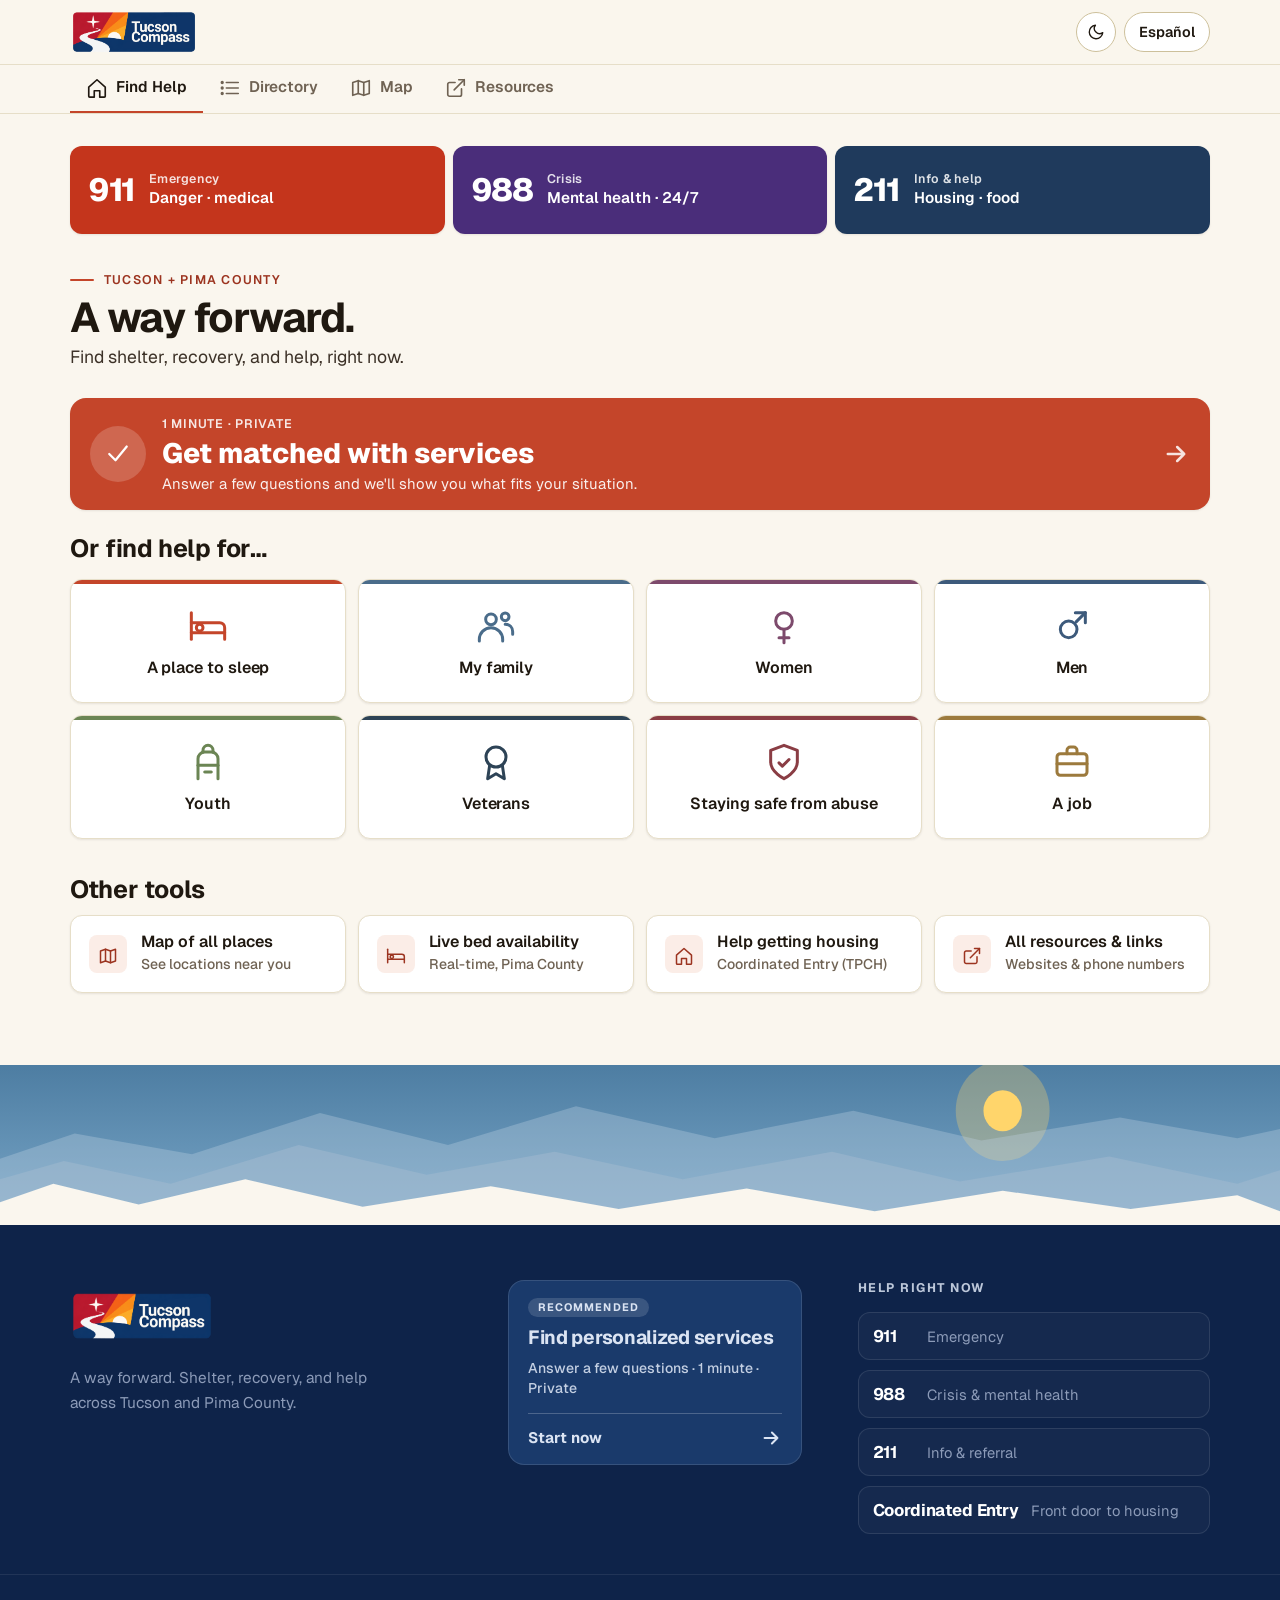
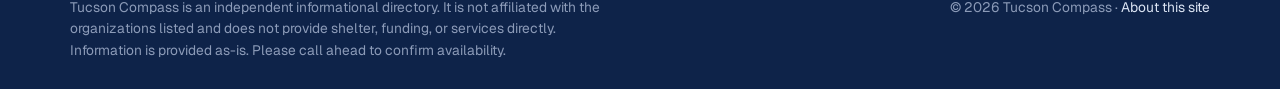
==== commit 2efbed7e: "Add Resources page and align page top spacing across site - Add resources.html with links data and r" ====
--- a/index.html
+++ b/index.html
@@ -1,4 +1,4 @@
-﻿<!doctype html>
+<!doctype html>
 <html lang="en">
 <head>
   <meta charset="utf-8" />
@@ -14,7 +14,7 @@
   <link rel="preconnect" href="https://fonts.googleapis.com" />
   <link rel="preconnect" href="https://fonts.gstatic.com" crossorigin />
   <link rel="stylesheet" href="https://fonts.googleapis.com/css2?family=Geist:wght@400;500;600;700;800;900&display=swap" />
-  <link rel="stylesheet" href="css/styles.css?v=22" />
+  <link rel="stylesheet" href="css/styles.css?v=32" />
   <script>(function(){try{var t=localStorage.getItem('tw.theme');if(t==='light'||t==='dark')document.documentElement.setAttribute('data-theme',t);}catch(e){}})();</script>
 </head>
 <body data-page="home">
@@ -31,7 +31,7 @@
         <button type="button" class="header-btn theme-toggle" id="theme-toggle" aria-label="Switch theme" title="Switch theme"></button>
         <button type="button" class="header-btn lang-toggle" id="lang-toggle" data-i18n="lang_toggle" data-i18n-aria-label="lang_toggle_aria">
           <i data-icon="globe" aria-hidden="true"></i>
-          <span>EspaÃ±ol</span>
+          <span>Español</span>
         </button>
       </div>
     </div>
@@ -43,14 +43,14 @@
         <li><a href="index.html" aria-current="page"><i data-icon="home"></i><span data-i18n="nav_find_help">Find Help</span></a></li>
         <li><a href="directory.html"><i data-icon="list"></i><span data-i18n="nav_directory">Directory</span></a></li>
         <li><a href="map.html"><i data-icon="map"></i><span data-i18n="nav_map">Map</span></a></li>
-        <li><a href="about.html"><i data-icon="info"></i><span data-i18n="nav_about">About</span></a></li>
+        <li><a href="resources.html"><i data-icon="external"></i><span data-i18n="nav_resources">Resources</span></a></li>
       </ul>
     </div>
   </nav>
 
   <main id="main" class="container home-main">
 
-    <!-- Emergency strip â€” unmistakable, no reading required -->
+    <!-- Emergency strip — unmistakable, no reading required -->
     <div class="urgent-strip" role="group" aria-label="Emergency numbers">
       <a class="urgent-tile urgent-tile--911" href="tel:911">
         <span class="urgent-tile__num">911</span>
@@ -63,7 +63,7 @@
         <span class="urgent-tile__num">988</span>
         <span class="urgent-tile__body">
           <span class="urgent-tile__label" data-i18n="home_988_label">Crisis</span>
-          <span class="urgent-tile__desc" data-i18n="home_988_desc">Mental health Â· 24/7</span>
+          <span class="urgent-tile__desc" data-i18n="home_988_desc">Mental health · 24/7</span>
         </span>
       </a>
       <a class="urgent-tile urgent-tile--211" href="tel:211">
@@ -86,7 +86,7 @@
       <a href="match.html" class="match-cta">
         <span class="match-cta__icon"><i data-icon="check"></i></span>
         <span class="match-cta__body">
-          <span class="match-cta__eyebrow" data-i18n="home_match_cta_eyebrow">Recommended Â· 1 minute Â· Private</span>
+          <span class="match-cta__eyebrow" data-i18n="home_match_cta_eyebrow">Recommended · 1 minute · Private</span>
           <span class="match-cta__title" id="match-cta-title" data-i18n="home_match_cta_title">Get matched with services</span>
           <span class="match-cta__sub" data-i18n="home_match_cta_sub">Answer a few questions and we'll show you what fits your situation.</span>
         </span>
@@ -166,6 +166,13 @@
           <span>
             <span class="tool-tile__label" data-i18n="tool_ce_label">Help getting housing</span>
             <span class="tool-tile__sub" data-i18n="tool_ce_sub">Coordinated Entry (TPCH)</span>
+          </span>
+        </a>
+        <a class="tool-tile" href="resources.html">
+          <span class="tool-tile__icon"><i data-icon="external"></i></span>
+          <span>
+            <span class="tool-tile__label" data-i18n="tool_links_label">All resources &amp; links</span>
+            <span class="tool-tile__sub" data-i18n="tool_links_sub">Websites &amp; phone numbers</span>
           </span>
         </a>
       </div>
@@ -204,7 +211,7 @@
           <a href="match.html" class="footer-cta">
             <span class="footer-cta__badge" data-i18n="footer_cta_heading">Recommended</span>
             <span class="footer-cta__title" data-i18n="footer_cta_title">Find personalized services</span>
-            <span class="footer-cta__sub" data-i18n="footer_cta_sub">Answer a few questions â€¢ 1 minute â€¢ Private</span>
+            <span class="footer-cta__sub" data-i18n="footer_cta_sub">Answer a few questions • 1 minute • Private</span>
             <span class="footer-cta__action">
               <span data-i18n="footer_cta_action">Start now</span>
               <span class="footer-cta__arrow"><i data-icon="arrow-right" aria-hidden="true"></i></span>
@@ -230,7 +237,7 @@
     </div>
   </footer>
 
-  <script src="js/icons.js?v=19"></script>
-  <script src="js/app.js?v=19"></script>
+  <script src="js/icons.js?v=20"></script>
+  <script src="js/app.js?v=21"></script>
 </body>
 </html>
--- a/css/styles.css
+++ b/css/styles.css
@@ -66,6 +66,18 @@
   --dusk-muted: #8c9bb8;
   --night-blue:      #1a3a6b;
   --night-blue-deep: #122a4f;
+
+  /* Footer scene — light mode default is DAY (sun, no stars, warm sky).
+     Dark token blocks below override these to a NIGHT sky (moon + stars). */
+  --footer-sky:                linear-gradient(180deg, #4d7da2 0%, #7aa7c8 100%);
+  --footer-celestial-fill:     #ffd56b;
+  --footer-celestial-opacity:  1;
+  --footer-glow-opacity:       0.30;
+  --footer-star-opacity:       0;
+  --footer-range-back-fill:    #c1d4e3;
+  --footer-range-back-opacity: 0.32;
+  --footer-range-mid-fill:     #a3bbd0;
+  --footer-range-mid-opacity:  0.48;
 
   --link:    #1f4f8b;
   --focus:   #2563eb;
@@ -147,6 +159,16 @@
     --shadow-sm: 0 1px 2px rgba(0,0,0,.4), 0 1px 3px rgba(0,0,0,.3);
     --shadow-md: 0 2px 4px rgba(0,0,0,.4), 0 8px 20px rgba(0,0,0,.4);
     --shadow-lg: 0 4px 8px rgba(0,0,0,.4), 0 16px 36px rgba(0,0,0,.5);
+    /* Footer scene — NIGHT (moon + stars) */
+    --footer-sky:                var(--dusk);
+    --footer-celestial-fill:     #f4ead0;
+    --footer-celestial-opacity:  0.92;
+    --footer-glow-opacity:       0.08;
+    --footer-star-opacity:       0.85;
+    --footer-range-back-fill:    #dbe4f3;
+    --footer-range-back-opacity: 0.08;
+    --footer-range-mid-fill:     #dbe4f3;
+    --footer-range-mid-opacity:  0.14;
   }
 }
 :root[data-theme="dark"] {
@@ -174,6 +196,16 @@
   --shadow-sm: 0 1px 2px rgba(0,0,0,.4), 0 1px 3px rgba(0,0,0,.3);
   --shadow-md: 0 2px 4px rgba(0,0,0,.4), 0 8px 20px rgba(0,0,0,.4);
   --shadow-lg: 0 4px 8px rgba(0,0,0,.4), 0 16px 36px rgba(0,0,0,.5);
+  /* Footer scene — NIGHT (moon + stars) */
+  --footer-sky:                var(--dusk);
+  --footer-celestial-fill:     #f4ead0;
+  --footer-celestial-opacity:  0.92;
+  --footer-glow-opacity:       0.08;
+  --footer-star-opacity:       0.85;
+  --footer-range-back-fill:    #dbe4f3;
+  --footer-range-back-opacity: 0.08;
+  --footer-range-mid-fill:     #dbe4f3;
+  --footer-range-mid-opacity:  0.14;
 }
 
 
@@ -231,8 +263,8 @@
 @media (min-width: 980px) { .container { max-width: 960px; } }
 @media (min-width: 1100px) { .container { max-width: 1180px; } }
 
-main { padding: 56px 0 64px; }
-@media (min-width: 720px) { main { padding-top: 72px; } }
+main { padding: 4px 0 56px; }
+@media (min-width: 720px) { main { padding-top: 24px; } }
 
 
 /* =============================================================================
@@ -251,7 +283,7 @@
   font-weight: 700;
   line-height: 1.15;
   letter-spacing: -0.015em;
-  margin: 36px 0 14px;
+  margin: 28px 0 12px;
 }
 h3 {
   font-size: var(--fs-h3);
@@ -282,10 +314,10 @@
 }
 
 .lead {
-  font-size: 1.2rem;
+  font-size: 1.15rem;
   color: var(--ink-soft);
-  margin: 0 0 32px;
-  max-width: 40ch;
+  margin: 0 0 22px;
+  max-width: 44ch;
   line-height: 1.45;
   font-weight: 400;
 }
@@ -389,9 +421,9 @@
 .nav-primary {
   background: var(--bg);
   border-bottom: 1px solid var(--border);
-  margin-bottom: 40px;
-}
-@media (min-width: 720px) { .nav-primary { margin-bottom: 56px; } }
+  margin-bottom: 16px;
+}
+@media (min-width: 720px) { .nav-primary { margin-bottom: 32px; } }
 .nav-primary ul {
   display: flex;
   margin: 0;
@@ -421,7 +453,8 @@
   color: var(--ink);
   border-bottom-color: var(--accent);
 }
-.nav-primary svg { width: 18px; height: 18px; }
+.nav-primary svg { width: 22px; height: 22px; }
+.nav-primary [data-icon] { display: inline-flex; flex: 0 0 auto; }
 
 
 /* =============================================================================
@@ -481,8 +514,8 @@
 .act {
   display: flex;
   align-items: center;
-  gap: 10px;
-  padding: 12px 14px;
+  gap: 8px;
+  padding: 9px 11px;
   min-height: var(--tap);
   text-decoration: none;
   border: 1px solid var(--border-strong);
@@ -492,11 +525,17 @@
   color: var(--ink);
   transition: transform .1s ease, box-shadow .15s ease, background .12s ease, border-color .12s ease;
 }
+@media (min-width: 640px) {
+  .act { gap: 10px; padding: 12px 14px; }
+}
 .act:hover { box-shadow: var(--shadow-sm); text-decoration: none; }
-.act svg { width: 22px; height: 22px; flex: 0 0 22px; }
+.act svg { width: 20px; height: 20px; flex: 0 0 20px; }
+@media (min-width: 640px) {
+  .act svg { width: 22px; height: 22px; flex: 0 0 22px; }
+}
 .act__label {
   display: block;
-  font-size: 0.72rem;
+  font-size: 0.66rem;
   letter-spacing: 0.04em;
   text-transform: uppercase;
   opacity: 0.75;
@@ -504,12 +543,23 @@
   margin-bottom: 2px;
   font-weight: 600;
 }
+@media (min-width: 640px) {
+  .act__label { font-size: 0.72rem; }
+}
 .act__val {
   display: block;
-  font-size: 1.02rem;
+  font-size: 0.96rem;
   font-weight: 700;
   letter-spacing: -0.01em;
   line-height: 1.15;
+  /* Long street names (e.g. "1234 N Stone Ave") would otherwise force
+     the 2-column action grid to overflow on narrow phones. */
+  overflow: hidden;
+  text-overflow: ellipsis;
+  white-space: nowrap;
+}
+@media (min-width: 640px) {
+  .act__val { font-size: 1.02rem; white-space: normal; }
 }
 .act__txt { flex: 1; min-width: 0; }
 
@@ -531,9 +581,16 @@
   overflow: hidden;
   box-shadow: var(--shadow-sm);
   transition: box-shadow .15s ease, transform .12s ease, border-color .12s ease;
+  scroll-margin-top: 80px; /* clear the sticky header on anchor jumps */
+}
+/* Deep-linked card (directory.html#r-id): hold a visible highlight long
+   enough for the eye to land on it. */
+.card--target {
+  border-color: var(--accent);
+  box-shadow: 0 0 0 3px color-mix(in srgb, var(--accent) 30%, transparent), var(--shadow-md);
 }
 .card:hover { box-shadow: var(--shadow-md); border-color: var(--border-strong); }
-.card__body { padding: 14px 14px 14px; min-width: 0; }
+.card__body { padding: 12px 12px; min-width: 0; }
 @media (min-width: 640px) {
   .card__body { padding: 18px 20px 20px; }
 }
@@ -541,34 +598,34 @@
 .card__top {
   display: flex;
   align-items: center;
-  gap: 12px;
-  margin-bottom: 10px;
+  gap: 10px;
+  margin-bottom: 8px;
 }
 @media (min-width: 640px) {
-  .card__top { align-items: flex-start; gap: 14px; }
+  .card__top { align-items: flex-start; gap: 14px; margin-bottom: 10px; }
 }
 .card__icon-frame {
-  width: 42px;
-  height: 42px;
-  flex: 0 0 42px;
+  width: 36px;
+  height: 36px;
+  flex: 0 0 36px;
   display: inline-flex;
   align-items: center;
   justify-content: center;
   background: var(--c);
   color: #fff;
-  border-radius: 12px;
+  border-radius: 10px;
   box-shadow: 0 4px 14px -4px color-mix(in srgb, var(--c) 50%, transparent);
 }
-.card__icon-frame svg { width: 22px; height: 22px; }
+.card__icon-frame svg { width: 20px; height: 20px; }
 @media (min-width: 640px) {
-  .card__icon-frame { width: 44px; height: 44px; flex: 0 0 44px; }
+  .card__icon-frame { width: 44px; height: 44px; flex: 0 0 44px; border-radius: 12px; }
   .card__icon-frame svg { width: 24px; height: 24px; }
 }
 .card__heading { min-width: 0; flex: 1; }
 .card__logo {
-  flex: 0 0 36px;
-  width: 36px;
-  height: 36px;
+  flex: 0 0 32px;
+  width: 32px;
+  height: 32px;
   object-fit: contain;
   background: #fff;
   border: 1px solid var(--border);
@@ -582,7 +639,7 @@
   .card__logo { flex: 0 0 44px; width: 44px; height: 44px; padding: 4px; }
 }
 .card__name {
-  font-size: 1.08rem;
+  font-size: 1.02rem;
   font-weight: 700;
   line-height: 1.2;
   letter-spacing: -0.015em;
@@ -597,27 +654,28 @@
   font-size: 0.82rem;
   font-weight: 500;
   color: var(--ink-muted);
-  white-space: nowrap;
-  overflow: hidden;
-  text-overflow: ellipsis;
+  /* Wrap to as many lines as needed — truncating with an ellipsis hid which
+     populations a service serves, which is exactly the info people need. */
+  white-space: normal;
+  overflow-wrap: break-word;
 }
 @media (min-width: 640px) {
-  .card__cats { font-size: 0.85rem; margin-top: 4px; white-space: normal; }
+  .card__cats { font-size: 0.85rem; margin-top: 4px; }
 }
 
 .card__addr {
   display: flex;
   align-items: flex-start;
   gap: 8px;
-  font-size: 0.93rem;
+  font-size: 0.9rem;
   color: var(--ink-soft);
-  margin-bottom: 10px;
-  line-height: 1.4;
+  margin-bottom: 8px;
+  line-height: 1.35;
 }
 .card__addr svg { width: 16px; height: 16px; flex: 0 0 16px; margin-top: 2px; color: var(--ink-muted); }
 .card__addr--confidential { font-style: italic; color: var(--ink-muted); }
 @media (min-width: 640px) {
-  .card__addr { font-size: 0.96rem; margin-bottom: 12px; }
+  .card__addr { font-size: 0.96rem; margin-bottom: 12px; line-height: 1.4; }
   .card__addr svg { width: 18px; height: 18px; flex: 0 0 18px; }
 }
 
@@ -645,12 +703,17 @@
 
 .card__actions {
   display: grid;
+  grid-template-columns: 1fr 1fr;
   gap: 8px;
-  margin-top: 12px;
-}
-@media (min-width: 480px) {
-  .card__actions { grid-template-columns: 1fr 1fr; }
-  .card__actions--solo { grid-template-columns: 1fr; }
+  margin-top: 10px;
+}
+.card__actions--solo { grid-template-columns: 1fr; }
+/* On phones, stack actions one per row. The 2-column grid forced long
+   phone/address values to ellipsis-truncate (and could push a button past
+   the card edge); full-width rows give each value room to show in full. */
+@media (max-width: 639px) {
+  .card__actions { grid-template-columns: 1fr; }
+  .act__val { white-space: normal; overflow: visible; text-overflow: clip; }
 }
 @media (min-width: 640px) {
   .card__actions { margin-top: 16px; }
@@ -768,17 +831,6 @@
 /* =============================================================================
    15. PAGE — home
    ============================================================================= */
-/* Pull the urgent strip close to the nav on mobile — same trick as the
-   directory page. The nav is already a clear landmark; we don't need a
-   big top gap before the 911/211 tiles. */
-.home-main { padding-top: 16px; }
-@media (min-width: 720px) { .home-main { padding-top: 56px; } }
-
-body[data-page="home"] .nav-primary { margin-bottom: 16px; }
-@media (min-width: 720px) {
-  body[data-page="home"] .nav-primary { margin-bottom: 40px; }
-}
-
 /* Hero — tighter than the default eyebrow/h1/lead so the page can get to
    the CTA + need-grid sooner. Scoped to .hero so other pages' typography
    (about, match) keeps the bigger default treatment. */
@@ -925,7 +977,7 @@
   box-shadow: var(--shadow-sm);
 }
 @media (min-width: 560px) {
-  .need-tile { gap: 14px; padding: 28px 14px 22px; min-height: 148px; }
+  .need-tile { gap: 12px; padding: 20px 14px 18px; min-height: 124px; }
 }
 .need-tile:hover {
   transform: translateY(-3px);
@@ -965,11 +1017,14 @@
 /* Tools row */
 .tools-row {
   display: grid;
-  gap: 12px;
+  gap: 10px;
   margin-bottom: 24px;
 }
 @media (min-width: 640px) {
-  .tools-row { grid-template-columns: 1fr 1fr 1fr; }
+  .tools-row { grid-template-columns: 1fr 1fr; gap: 12px; }
+}
+@media (min-width: 1100px) {
+  .tools-row { grid-template-columns: repeat(4, 1fr); }
 }
 .tool-tile {
   display: flex;
@@ -1022,18 +1077,6 @@
 /* =============================================================================
    16. PAGE — directory
    ============================================================================= */
-/* Directory page: pull the H1 close to the nav. The nav already shows
-   "Directory" is active, so the H1 here reads as a small secondary label,
-   not a hero. We override main's default 56px padding-top AND shrink the
-   nav-primary margin via the body[data-page="directory"] selector. */
-.dir-main { padding-top: 4px; }
-@media (min-width: 720px) { .dir-main { padding-top: 24px; } }
-
-body[data-page="directory"] .nav-primary { margin-bottom: 16px; }
-@media (min-width: 720px) {
-  body[data-page="directory"] .nav-primary { margin-bottom: 32px; }
-}
-
 .dir-head {
   display: flex;
   align-items: flex-end;
@@ -1046,6 +1089,23 @@
   font-size: 1.5rem;
   letter-spacing: -0.02em;
   margin-bottom: 0;
+}
+/* On phones, the primary nav already highlights "Directory" with
+   aria-current. Visually hide the H1 to reclaim ~50px above the fold,
+   but keep it in the DOM for screen readers and SEO. */
+@media (max-width: 639px) {
+  .dir-head { margin: 0; gap: 0; }
+  .dir-head h1 {
+    position: absolute;
+    width: 1px;
+    height: 1px;
+    padding: 0;
+    margin: -1px;
+    overflow: hidden;
+    clip: rect(0,0,0,0);
+    white-space: nowrap;
+    border: 0;
+  }
 }
 @media (min-width: 640px) {
   .dir-head { margin-bottom: 18px; }
@@ -1099,6 +1159,37 @@
   flex-wrap: wrap;
   gap: 6px;
 }
+/* On phones the 11 categories are laid out in a single horizontally
+   scrollable row instead of wrapping to 2–3 rows, reclaiming vertical
+   space above the results. The scroll is contained by the parent grid
+   track (`.controls > * { min-width: 0 }`), so it can't widen the page
+   or push the search input off-screen. Scrollbar is hidden; scroll-snap
+   makes paging feel deliberate. Tap target stays ≥34px. */
+@media (max-width: 639px) {
+  .filter-row {
+    flex-wrap: nowrap;
+    overflow-x: auto;
+    scroll-snap-type: x proximity;
+    scrollbar-width: none;
+    -webkit-overflow-scrolling: touch;
+    /* a little breathing room so chip shadows/edges aren't clipped */
+    padding-bottom: 2px;
+  }
+  .filter-row::-webkit-scrollbar { display: none; }
+  .filter-row .chip {
+    flex: 0 0 auto;
+    scroll-snap-align: start;
+    min-height: 34px;
+    padding: 5px 11px;
+    font-size: 0.86rem;
+    gap: 6px;
+  }
+  .filter-row .chip__dot {
+    width: 8px;
+    height: 8px;
+    flex: 0 0 8px;
+  }
+}
 @media (min-width: 640px) {
   .filter-row { gap: 8px; }
 }
@@ -1137,14 +1228,9 @@
    Desktop (≥980px) returns to the side-by-side map + list with full controls.
    ============================================================================= */
 
-/* On the map page only, dial down the top padding so more screen is map */
-body[data-page="map"] main { padding-top: 4px; padding-bottom: 28px; }
-@media (min-width: 720px) { body[data-page="map"] main { padding-top: 24px; padding-bottom: 48px; } }
-
-body[data-page="map"] .nav-primary { margin-bottom: 16px; }
-@media (min-width: 720px) {
-  body[data-page="map"] .nav-primary { margin-bottom: 32px; }
-}
+/* On the map page only, trim the bottom padding so more screen is map */
+body[data-page="map"] main { padding-bottom: 28px; }
+@media (min-width: 720px) { body[data-page="map"] main { padding-bottom: 48px; } }
 
 .map-head { margin-bottom: 14px; }
 .map-head h1 { margin-bottom: 4px; font-size: clamp(1.7rem, 5.5vw, 2.4rem); }
@@ -1258,18 +1344,33 @@
     padding: 2px 20px 4px;
   }
   body[data-page="map"] #map-filters::-webkit-scrollbar { display: none; }
+  /* Match the directory page's filter-pill sizing for a consistent feel. */
   body[data-page="map"] #map-filters .chip {
-    min-height: 32px;
-    padding: 4px 12px;
-    font-size: 0.85rem;
+    min-height: 34px;
+    padding: 5px 11px;
+    font-size: 0.86rem;
+    gap: 6px;
     flex-shrink: 0;
   }
-  body[data-page="map"] .map-controls { gap: 8px; margin-bottom: 10px; }
+  body[data-page="map"] .map-controls { gap: 10px; margin-bottom: 12px; }
 
   body[data-page="map"] .hotline-pill {
     order: 10;
     margin-top: 14px;
     margin-bottom: 0;
+  }
+
+  /* Full-bleed map: break out of the container's 20px side padding so
+     the map runs edge-to-edge on phones (Google/Apple Maps style). */
+  body[data-page="map"] .map-layout__map-wrap {
+    margin-left: -20px;
+    margin-right: -20px;
+    border-radius: 0;
+  }
+  body[data-page="map"] #map {
+    border: 0;
+    border-radius: 0;
+    box-shadow: none;
   }
 }
 .map-controls__row {
@@ -1340,24 +1441,27 @@
   background: var(--bg-warm);
   border: 1px solid var(--border);
   border-radius: var(--radius-pill);
-  margin-bottom: 12px;
+  /* Lives inside .map-layout now (below the map, above the list); the grid
+     gap handles spacing, so no extra margin is needed. */
+  margin: 0;
 }
 .view-toggle__btn {
   display: inline-flex;
   align-items: center;
   justify-content: center;
   gap: 8px;
-  min-height: 40px;
+  min-height: 46px;
   background: transparent;
   border: 0;
   border-radius: var(--radius-pill);
   font-weight: 600;
-  font-size: 0.95rem;
+  font-size: 1rem;
   color: var(--ink-muted);
   cursor: pointer;
+  -webkit-tap-highlight-color: transparent;
   transition: background .12s ease, color .12s ease;
 }
-.view-toggle__btn svg { width: 16px; height: 16px; }
+.view-toggle__btn svg { width: 18px; height: 18px; }
 .view-toggle__btn[aria-selected="true"] {
   background: var(--bg-elev);
   color: var(--ink);
@@ -1652,6 +1756,8 @@
   border-radius: 50% 50% 50% 0;
   box-shadow: 0 3px 8px rgba(0,0,0,.28);
   transform: rotate(-45deg);
+  transform-origin: center;
+  transition: transform .15s ease, box-shadow .15s ease;
   position: relative;
 }
 .map-pin-rich > svg {
@@ -1662,7 +1768,10 @@
   stroke-width: 2.2;
 }
 .map-pin-rich.is-active {
-  box-shadow: 0 0 0 4px color-mix(in srgb, var(--cat, var(--accent)) 35%, transparent), 0 3px 8px rgba(0,0,0,.28);
+  /* Scale up + bigger halo so the tapped place is unmistakable against the
+     other pins. The pin is rotated -45deg, so the scale rides on top of it. */
+  transform: rotate(-45deg) scale(1.18);
+  box-shadow: 0 0 0 6px color-mix(in srgb, var(--cat, var(--accent)) 40%, transparent), 0 4px 10px rgba(0,0,0,.32);
   z-index: 1000;
 }
 
@@ -1708,6 +1817,8 @@
   display: flex;
   align-items: flex-start;
   gap: 8px;
+  /* leave room for the round close button in the top-right corner */
+  padding-right: 26px;
 }
 .leaflet-popup-content .popup__icon {
   width: 26px;
@@ -1765,6 +1876,41 @@
 .leaflet-popup-content .popup__actions .act { min-height: 38px; padding: 6px 10px; }
 .leaflet-popup-content .popup__actions .act__label { font-size: 0.62rem; }
 .leaflet-popup-content .popup__actions .act__val { font-size: 0.88rem; }
+
+/* Touch sizing: on phones the popup is the primary way to act on a place,
+   so widen it and grow the Call/Directions buttons to full tap targets.
+   Leaflet's default close button is a tiny glyph — give it a real hit area. */
+@media (max-width: 979px) {
+  .leaflet-popup-content { width: 244px !important; }
+  .leaflet-popup-content .popup__actions { gap: 7px; }
+  .leaflet-popup-content .popup__actions .act { min-height: 48px; padding: 9px 12px; }
+  .leaflet-popup-content .popup__actions .act__label { font-size: 0.66rem; }
+  .leaflet-popup-content .popup__actions .act__val { font-size: 0.96rem; }
+  .leaflet-popup-content .popup__actions .act svg { width: 22px; height: 22px; flex: 0 0 22px; }
+}
+.leaflet-popup-close-button {
+  width: 30px !important;
+  height: 30px !important;
+  display: flex !important;
+  align-items: center;
+  justify-content: center;
+  font-size: 22px !important;
+  font-weight: 600;
+  color: var(--ink-muted) !important;
+  background: var(--bg-elev) !important;
+  border: 1px solid var(--border) !important;
+  border-radius: 50% !important;
+  top: 6px !important;
+  right: 6px !important;
+  box-shadow: var(--shadow-sm);
+}
+.leaflet-popup-close-button:hover { color: var(--ink) !important; background: var(--bg-warm) !important; }
+
+/* Float popups above the zoom control. Leaflet puts the popup pane at
+   z-index 700 and the control corners at 1000, so a popup opening near the
+   top-left corner is drawn behind the +/- buttons and clipped. Lift the
+   popup pane above the controls so the whole card is always readable. */
+.leaflet-popup-pane { z-index: 1100; }
 
 /* Leaflet ships `.leaflet-container a { color: #0078A8 }` which beats our
    `.act--call { color: #fff }` on specificity, leaving blue text on the
@@ -1843,32 +1989,34 @@
 
 /* Mountain horizon — three SVG layers create parallax depth.
    Front silhouette is painted in the page bg so the page visually "drops" into
-   the dusk sky. Back and mid ranges sit behind, painted in faint warm tones. */
+   the sky. Sky background is themed: daytime in light mode, night in dark mode. */
 .site-footer__mountains {
   display: block;
   width: 100%;
   height: clamp(110px, 14vw, 160px);
   margin-bottom: -1px; /* hairline gap fix between SVG and footer body */
-}
-/* Night sky: moon + scattered stars over silhouette ranges. */
+  background: var(--footer-sky);
+}
+/* Celestial body + scattered stars over silhouette ranges. Light mode renders
+   as DAY (sun, no stars); dark mode restores the NIGHT sky (moon + stars). */
 .site-footer__moon {
-  fill: #f4ead0;
-  opacity: 0.92;
+  fill: var(--footer-celestial-fill);
+  opacity: var(--footer-celestial-opacity);
 }
 .site-footer__moon-glow {
-  fill: #f4ead0;
-  opacity: 0.08;
+  fill: var(--footer-celestial-fill);
+  opacity: var(--footer-glow-opacity);
 }
 .site-footer__star {
   fill: #ffffff;
-  opacity: 0.85;
+  opacity: var(--footer-star-opacity);
 }
 .site-footer__star--bright {
   fill: #ffffff;
-  opacity: 1;
-}
-.site-footer__range--back  { fill: #dbe4f3; opacity: 0.08; }
-.site-footer__range--mid   { fill: #dbe4f3; opacity: 0.14; }
+  opacity: var(--footer-star-opacity);
+}
+.site-footer__range--back  { fill: var(--footer-range-back-fill); opacity: var(--footer-range-back-opacity); }
+.site-footer__range--mid   { fill: var(--footer-range-mid-fill);  opacity: var(--footer-range-mid-opacity); }
 .site-footer__range--front { fill: var(--bg); opacity: 1; }
 
 .site-footer__inner {
@@ -1976,40 +2124,21 @@
 .footer-cta {
   display: flex;
   flex-direction: column;
-  gap: 12px;
-  padding: 22px 22px 18px;
-  background: linear-gradient(135deg, #2a5594 0%, var(--night-blue) 60%, var(--night-blue-deep) 100%);
+  gap: 10px;
+  padding: 18px 20px 16px;
+  background: var(--night-blue);
   color: #fff;
-  border-radius: 16px;
+  border-radius: var(--radius-lg);
   text-decoration: none;
   font-weight: 600;
-  position: relative;
-  overflow: hidden;
-  isolation: isolate;
-  box-shadow:
-    0 10px 28px -10px rgba(26, 58, 107, .65),
-    inset 0 0 0 1px rgba(255, 255, 255, .12);
-  transition: transform 180ms ease, box-shadow 220ms ease;
-}
-/* Soft radial glow in the top-right corner for visual depth without busyness */
-.footer-cta::before {
-  content: "";
-  position: absolute;
-  top: -40%;
-  right: -25%;
-  width: 200px;
-  height: 200px;
-  background: radial-gradient(circle, rgba(255, 255, 255, .18) 0%, transparent 65%);
-  pointer-events: none;
-  z-index: -1;
+  box-shadow: inset 0 0 0 1px rgba(255, 255, 255, .12);
+  transition: background 160ms ease, box-shadow 160ms ease;
 }
 .footer-cta:hover {
-  transform: translateY(-2px);
   text-decoration: none;
   color: #fff;
-  box-shadow:
-    0 16px 36px -10px rgba(26, 58, 107, .75),
-    inset 0 0 0 1px rgba(255, 255, 255, .18);
+  background: #224a85;
+  box-shadow: inset 0 0 0 1px rgba(255, 255, 255, .22);
 }
 
 .footer-cta__badge {
@@ -2017,7 +2146,7 @@
   display: inline-flex;
   align-items: center;
   padding: 4px 10px;
-  background: rgba(255, 255, 255, .18);
+  background: rgba(255, 255, 255, .14);
   border-radius: 999px;
   font-size: 0.68rem;
   font-weight: 700;
@@ -2026,8 +2155,8 @@
   line-height: 1;
 }
 .footer-cta__title {
-  font-size: 1.3rem;
-  font-weight: 800;
+  font-size: 1.2rem;
+  font-weight: 700;
   line-height: 1.15;
   letter-spacing: -0.015em;
 }
@@ -2360,6 +2489,7 @@
   border: 1.5px solid transparent;
   transition: transform 100ms ease, box-shadow 120ms ease, background 120ms ease;
 }
+.btn-primary svg, .btn-secondary svg, .btn-ghost svg { width: 18px; height: 18px; flex: 0 0 18px; }
 .btn-primary {
   background: var(--accent);
   color: var(--accent-ink);
@@ -2395,7 +2525,9 @@
   border-radius: var(--radius-lg);
   box-shadow: var(--shadow-md);
 }
-:root[data-theme="dark"] .crisis-callout,
+:root[data-theme="dark"] .crisis-callout {
+  background: linear-gradient(180deg, #3a1810 0%, #2a1208 100%);
+}
 @media (prefers-color-scheme: dark) {
   :root:not([data-theme="light"]) .crisis-callout {
     background: linear-gradient(180deg, #3a1810 0%, #2a1208 100%);
@@ -2411,7 +2543,9 @@
   font-weight: 800;
 }
 .crisis-callout__title svg { width: 22px; height: 22px; }
-:root[data-theme="dark"] .crisis-callout__title,
+:root[data-theme="dark"] .crisis-callout__title {
+  color: #ffb29a;
+}
 @media (prefers-color-scheme: dark) {
   :root:not([data-theme="light"]) .crisis-callout__title {
     color: #ffb29a;
@@ -2556,11 +2690,13 @@
   font-size: var(--fs-small);
   font-weight: 600;
   text-decoration: none;
+  white-space: nowrap; /* phone numbers must never wrap mid-number */
 }
 .match-card__call {
   background: var(--accent);
   color: var(--accent-ink);
 }
+.match-card__call svg { width: 16px; height: 16px; flex: 0 0 16px; }
 .match-card__call:hover { background: var(--accent-deep); }
 .match-card__call small { opacity: 0.85; font-weight: 500; }
 .match-card__more {
@@ -2620,22 +2756,22 @@
   gap: 14px;
   padding: 14px 16px;
   margin: 12px 0 20px;
-  background: linear-gradient(135deg, var(--accent) 0%, var(--accent-deep) 100%);
+  background: var(--accent);
   color: var(--accent-ink);
   border-radius: var(--radius-lg);
   text-decoration: none;
+  box-shadow: var(--shadow-sm);
+  transition: background 140ms ease, box-shadow 160ms ease;
+  min-height: 76px;
+}
+@media (min-width: 640px) {
+  .match-cta { gap: 16px; padding: 16px 20px; margin: 16px 0 24px; min-height: 84px; }
+}
+.match-cta:hover {
+  background: var(--accent-deep);
   box-shadow: var(--shadow-md);
-  transition: transform 120ms ease, box-shadow 160ms ease;
-  min-height: 80px;
-}
-@media (min-width: 640px) {
-  .match-cta { gap: 18px; padding: 20px 22px; margin: 20px 0 28px; min-height: 96px; }
-}
-.match-cta:hover {
-  transform: translateY(-1px);
-  box-shadow: var(--shadow-lg);
-}
-.match-cta:active { transform: translateY(0); }
+}
+.match-cta:active { box-shadow: var(--shadow-sm); }
 .match-cta__icon {
   display: inline-flex;
   align-items: center; justify-content: center;
@@ -2682,34 +2818,6 @@
   .match-cta { padding: 16px 16px; gap: 14px; }
   .match-cta__icon { width: 48px; height: 48px; }
   .match-cta__arrow { display: none; }
-}
-
-/* Crisis strip above the questionnaire on match.html */
-.match-crisis-strip {
-  margin: 20px 0 8px;
-  padding: 14px 14px 16px;
-  background: var(--bg-warm);
-  border: 1.5px solid var(--emergency);
-  border-radius: var(--radius);
-}
-:root[data-theme="dark"] .match-crisis-strip,
-@media (prefers-color-scheme: dark) {
-  :root:not([data-theme="light"]) .match-crisis-strip { background: var(--bg-elev); }
-}
-.match-crisis-strip__title {
-  display: flex;
-  align-items: center;
-  gap: 8px;
-  margin: 0 0 12px;
-  font-size: 1rem;
-  font-weight: 700;
-  color: var(--emergency);
-}
-.match-crisis-strip__title svg { width: 20px; height: 20px; }
-.match-crisis-strip__row {
-  display: grid;
-  grid-template-columns: repeat(3, 1fr);
-  gap: 8px;
 }
 
 /* Directions + share buttons on match cards */
@@ -2726,6 +2834,7 @@
   background: var(--bg-warm);
   color: var(--ink);
   border: 1px solid var(--border-strong);
+  white-space: nowrap;
 }
 .match-card__dir:hover, .match-card__share:hover { background: var(--bg-deep); }
 .match-card__dir svg, .match-card__share svg { width: 16px; height: 16px; }
@@ -2949,3 +3058,484 @@
   /* Links: black text, no underline noise from anchor hrefs */
   a, a:visited { color: #000 !important; text-decoration: none !important; }
 }
+
+
+/* =============================================================================
+   23. PAGE — match: wizard (one question at a time)
+   ----------------------------------------------------------------------------
+   match.js upgrades the static form into a stepper: a progress header, one
+   visible qsection, and a Back / Skip / Next footer. The plain form remains
+   the no-JS fallback (all fieldsets visible, submit button at the end).
+   ============================================================================= */
+/* Focused single-column survey — don't let the wizard sprawl across the
+   wide desktop container. */
+.match-main { max-width: 760px; }
+
+.match-head { margin-bottom: 0; }
+.match-head h1 { margin-bottom: 4px; font-size: clamp(1.7rem, 5.5vw, 2.3rem); }
+.match-head .lead { margin-bottom: 8px; font-size: 1.05rem; }
+
+.wizard-head { margin: 10px 0 12px; }
+.wizard-head__row {
+  display: flex;
+  align-items: baseline;
+  justify-content: space-between;
+  gap: 12px;
+  margin-bottom: 8px;
+}
+.wizard-head__step {
+  font-size: var(--fs-small);
+  font-weight: 600;
+  color: var(--ink-muted);
+  font-variant-numeric: tabular-nums;
+}
+.wizard-head__privacy {
+  display: inline-flex;
+  align-items: center;
+  gap: 6px;
+  font-size: var(--fs-tiny);
+  font-weight: 600;
+  color: var(--ink-muted);
+}
+.wizard-head__privacy svg { width: 13px; height: 13px; }
+.wizard-bar {
+  height: 6px;
+  background: var(--bg-deep);
+  border-radius: var(--radius-pill);
+  overflow: hidden;
+}
+.wizard-bar__fill {
+  display: block;
+  height: 100%;
+  width: 0;
+  background: var(--accent);
+  border-radius: var(--radius-pill);
+  transition: width 240ms cubic-bezier(.4, 0, .2, 1);
+}
+
+/* Wizard mode: the progress header repeats the privacy promise, so the
+   large banner above the form is redundant — reclaim the screen for Q1. */
+body.wizard-on .privacy-banner { display: none; }
+
+/* Wizard mode: show only the active question */
+.match-form--wizard { gap: 14px; }
+.match-form--wizard .qsection { display: none; }
+.match-form--wizard .qsection--active {
+  display: block;
+  animation: tw-step-in 200ms ease-out;
+}
+@keyframes tw-step-in {
+  from { opacity: 0; transform: translateY(6px); }
+  to   { opacity: 1; transform: translateY(0); }
+}
+/* In wizard mode the progress header counts questions, so hide the number
+   chip inside the legend and let the question read as a clean heading. */
+.match-form--wizard .qnum { display: none; }
+.match-form--wizard .qsection__legend { font-size: 1.18rem; margin-bottom: 6px; }
+.match-form--wizard .match-actions { display: none; }
+
+/* Bigger, easier targets inside the wizard */
+.match-form--wizard .opt { min-height: 48px; font-size: 1rem; padding: 10px 16px; }
+
+.wizard-nav {
+  display: flex;
+  align-items: center;
+  justify-content: space-between;
+  gap: 10px;
+  margin-top: 14px;
+}
+.wizard-nav__back { flex: 0 0 auto; min-height: 46px; padding: 9px 16px; }
+.wizard-nav__next {
+  flex: 0 0 auto;
+  margin-left: auto;
+  min-height: 46px;
+  padding: 9px 22px;
+}
+
+.btn-ghost {
+  display: inline-flex;
+  align-items: center;
+  gap: 6px;
+  min-height: var(--tap);
+  padding: 12px 16px;
+  background: transparent;
+  border: 1.5px solid transparent;
+  border-radius: var(--radius);
+  color: var(--ink-muted);
+  font-size: 1rem;
+  font-weight: 600;
+  cursor: pointer;
+  transition: color 120ms ease, background 120ms ease;
+}
+.btn-ghost:hover { color: var(--ink); background: var(--bg-warm); }
+
+/* ---------- results header + toolbar ---------- */
+.results-head {
+  display: flex;
+  flex-wrap: wrap;
+  align-items: flex-end;
+  justify-content: space-between;
+  gap: 10px 16px;
+  margin-bottom: 6px;
+}
+.results-head h2 { margin: 0 0 2px; font-size: clamp(1.6rem, 5vw, 2.1rem); }
+.match-results__sub { margin: 0; color: var(--ink-muted); }
+
+.results-toolbar {
+  display: flex;
+  flex-wrap: wrap;
+  gap: 8px;
+  margin: 14px 0 22px;
+}
+.results-toolbar .btn-secondary,
+.results-toolbar .btn-ghost {
+  min-height: 44px;
+  padding: 8px 16px;
+  font-size: var(--fs-small);
+}
+.results-toolbar svg { width: 16px; height: 16px; }
+
+/* What the user told us — compact recap chips above the groups */
+.answer-recap {
+  display: flex;
+  flex-wrap: wrap;
+  gap: 6px;
+  margin: 0 0 18px;
+  padding: 0;
+  list-style: none;
+}
+.answer-recap li {
+  display: inline-flex;
+  align-items: center;
+  padding: 4px 11px;
+  background: var(--bg-warm);
+  border: 1px solid var(--border);
+  border-radius: var(--radius-pill);
+  font-size: 0.8rem;
+  font-weight: 600;
+  color: var(--ink-soft);
+}
+
+/* =============================================================================
+   24. PAGE — resources (organized link hub)
+   ============================================================================= */
+.res-head {
+  display: flex;
+  flex-wrap: wrap;
+  align-items: flex-end;
+  justify-content: space-between;
+  gap: 10px 18px;
+  margin-bottom: 14px;
+}
+.res-head__text { min-width: 0; }
+.res-head h1 { margin-bottom: 6px; }
+.res-head .lead { margin-bottom: 0; }
+.res-head__actions { flex: 0 0 auto; padding-bottom: 4px; }
+.res-head__actions .btn-secondary { min-height: 44px; padding: 8px 16px; font-size: var(--fs-small); }
+.res-head__actions svg { width: 16px; height: 16px; }
+
+/* Jump-to-section chips */
+.jump-row {
+  display: flex;
+  flex-wrap: wrap;
+  gap: 6px;
+  margin-bottom: 26px;
+}
+.jump-row a {
+  display: inline-flex;
+  align-items: center;
+  gap: 7px;
+  min-height: 36px;
+  padding: 5px 13px;
+  border: 1px solid var(--border-strong);
+  border-radius: var(--radius-pill);
+  background: var(--bg-elev);
+  color: var(--ink-soft);
+  font-size: 0.88rem;
+  font-weight: 600;
+  text-decoration: none;
+  transition: background 120ms ease, color 120ms ease, border-color 120ms ease;
+}
+.jump-row a:hover { background: var(--bg-warm); color: var(--ink); }
+.jump-row .chip__dot { width: 8px; height: 8px; flex: 0 0 8px; }
+
+.res-group { margin-bottom: 30px; scroll-margin-top: 84px; }
+.res-group__head {
+  display: flex;
+  align-items: center;
+  gap: 10px;
+  margin: 0 0 4px;
+  padding-bottom: 8px;
+  border-bottom: 2px solid var(--border-strong);
+}
+.res-group__icon {
+  width: 30px;
+  height: 30px;
+  flex: 0 0 30px;
+  display: inline-flex;
+  align-items: center;
+  justify-content: center;
+  background: var(--gc, var(--accent));
+  color: #fff;
+  border-radius: 8px;
+}
+.res-group__icon svg { width: 17px; height: 17px; }
+.res-group__head h2 { margin: 0; font-size: 1.18rem; }
+.res-group__sub {
+  margin: 8px 0 12px;
+  font-size: var(--fs-small);
+  color: var(--ink-muted);
+  max-width: 70ch;
+}
+.res-group__grid {
+  display: grid;
+  gap: 8px;
+  grid-template-columns: 1fr;
+}
+@media (min-width: 700px) {
+  .res-group__grid { grid-template-columns: 1fr 1fr; gap: 10px; }
+}
+
+.link-card {
+  display: flex;
+  align-items: flex-start;
+  gap: 12px;
+  padding: 12px 14px;
+  background: var(--bg-elev);
+  border: 1px solid var(--border);
+  border-radius: var(--radius);
+  text-decoration: none;
+  color: var(--ink);
+  min-height: var(--tap);
+  transition: border-color 120ms ease, box-shadow 120ms ease, background 120ms ease;
+}
+.link-card:hover {
+  border-color: var(--border-strong);
+  box-shadow: var(--shadow-sm);
+  background: var(--bg-warm);
+  text-decoration: none;
+}
+.link-card__icon {
+  width: 34px;
+  height: 34px;
+  flex: 0 0 34px;
+  display: inline-flex;
+  align-items: center;
+  justify-content: center;
+  background: color-mix(in srgb, var(--gc, var(--accent)) 12%, var(--bg-elev));
+  color: var(--gc, var(--accent));
+  border: 1px solid color-mix(in srgb, var(--gc, var(--accent)) 25%, var(--border));
+  border-radius: 9px;
+  margin-top: 1px;
+}
+.link-card__icon svg { width: 17px; height: 17px; }
+.link-card__body { flex: 1; min-width: 0; }
+.link-card__name {
+  display: flex;
+  align-items: center;
+  gap: 6px;
+  font-weight: 700;
+  font-size: 0.99rem;
+  line-height: 1.25;
+  letter-spacing: -0.01em;
+}
+.link-card__name svg { width: 13px; height: 13px; flex: 0 0 13px; color: var(--ink-muted); }
+.link-card__desc {
+  display: block;
+  margin-top: 2px;
+  font-size: 0.88rem;
+  line-height: 1.4;
+  color: var(--ink-soft);
+}
+.link-card__meta {
+  display: block;
+  margin-top: 5px;
+  font-size: 0.8rem;
+  font-weight: 600;
+  color: var(--link);
+  overflow: hidden;
+  text-overflow: ellipsis;
+  white-space: nowrap;
+}
+.link-card--tel .link-card__meta { color: var(--accent-deep); }
+
+.res-note {
+  margin-top: 6px;
+  font-size: var(--fs-small);
+  color: var(--ink-muted);
+  display: flex;
+  gap: 8px;
+  align-items: flex-start;
+}
+.res-note svg { width: 16px; height: 16px; flex: 0 0 16px; margin-top: 2px; }
+
+/* =============================================================================
+   25. PRINT — match results + resources page
+   ----------------------------------------------------------------------------
+   "Print / Save as PDF" produces a clean handout: header with site + date,
+   the matched services grouped with phone + address, crisis numbers, and the
+   call-ahead disclaimer. Everything else (form, nav, footer) is stripped.
+   ============================================================================= */
+.print-header { display: none; }
+
+@media print {
+  /* Match page: print ONLY the results (plus disclaimer) */
+  body[data-page="match"] .match-head,
+  body[data-page="match"] .privacy-banner,
+  body[data-page="match"] .wizard-head,
+  body[data-page="match"] #match-form,
+  body[data-page="match"] .results-toolbar { display: none !important; }
+
+  .print-header {
+    display: block;
+    border-bottom: 2pt solid #000;
+    padding-bottom: 6pt;
+    margin-bottom: 10pt;
+  }
+  .print-header__brand {
+    font-size: 16pt;
+    font-weight: 800;
+    letter-spacing: -0.01em;
+    color: #000;
+    margin: 0 0 2pt;
+  }
+  .print-header__meta {
+    font-size: 9pt;
+    color: #333;
+    margin: 0;
+  }
+
+  .match-results { margin-top: 0 !important; }
+  .results-head h2 { font-size: 15pt !important; color: #000 !important; margin: 0 0 2pt !important; }
+  .match-results__sub { font-size: 9.5pt !important; color: #333 !important; margin-bottom: 6pt !important; }
+
+  .answer-recap { margin: 0 0 10pt !important; }
+  .answer-recap li {
+    background: #fff !important;
+    color: #000 !important;
+    border: 1px solid #777 !important;
+    font-size: 8pt !important;
+    padding: 1pt 6pt !important;
+  }
+
+  .crisis-callout {
+    background: #fff !important;
+    border: 1.5pt solid #000 !important;
+    border-radius: 0 !important;
+    box-shadow: none !important;
+    padding: 8pt !important;
+    margin-bottom: 10pt !important;
+    page-break-inside: avoid;
+  }
+  .crisis-callout__title { color: #000 !important; font-size: 11.5pt !important; margin-bottom: 6pt !important; }
+  .crisis-callout__title svg { display: none !important; }
+  .crisis-callout__item {
+    border: none !important;
+    background: none !important;
+    padding: 2pt 0 !important;
+    display: block !important;
+  }
+  .crisis-callout__call {
+    background: none !important;
+    color: #000 !important;
+    padding: 0 !important;
+    min-height: 0 !important;
+    display: inline !important;
+    font-size: 11pt !important;
+  }
+  .crisis-callout__call svg { display: none !important; }
+  .crisis-callout__meta { display: inline !important; margin-left: 6pt; }
+  .crisis-callout__meta strong { font-size: 10pt !important; color: #000 !important; }
+  .crisis-callout__meta span { font-size: 9pt !important; color: #333 !important; margin-left: 4pt; }
+
+  .match-group { margin-bottom: 10pt !important; }
+  .match-group__title {
+    font-size: 12pt !important;
+    color: #000 !important;
+    border-bottom: 1pt solid #000 !important;
+    padding-bottom: 2pt !important;
+    margin-bottom: 5pt !important;
+  }
+  .match-group__count { display: none !important; }
+  .match-group__grid { display: block !important; }
+
+  .match-card {
+    display: block !important;
+    page-break-inside: avoid;
+    break-inside: avoid;
+    background: #fff !important;
+    border: 1px solid #888 !important;
+    border-radius: 0 !important;
+    box-shadow: none !important;
+    padding: 6pt 8pt !important;
+    margin-bottom: 5pt !important;
+  }
+  .match-card__name { font-size: 11pt !important; color: #000 !important; }
+  .match-card__why { margin: 1pt 0 !important; }
+  .match-card__why li {
+    background: #fff !important;
+    border: 1px solid #999 !important;
+    color: #333 !important;
+    font-size: 7.5pt !important;
+    padding: 0 4pt !important;
+  }
+  .match-card__addr { color: #000 !important; font-size: 9.5pt !important; }
+  .match-card__addr svg { display: none !important; }
+  .match-card__actions { display: block !important; margin-top: 2pt !important; }
+  .match-card__call {
+    display: inline !important;
+    background: none !important;
+    color: #000 !important;
+    padding: 0 !important;
+    min-height: 0 !important;
+    font-size: 10.5pt !important;
+    font-weight: 700 !important;
+  }
+  .match-card__call svg { display: none !important; }
+  .match-card__call::before { content: "Tel: "; }
+  .match-card__dir, .match-card__share, .match-card__more { display: none !important; }
+
+  .match-disclaimer {
+    background: #fff !important;
+    border: none !important;
+    border-top: 1pt solid #888 !important;
+    border-radius: 0 !important;
+    color: #333 !important;
+    font-size: 8pt !important;
+    padding: 6pt 0 0 !important;
+    margin-top: 10pt !important;
+  }
+  .match-disclaimer svg { display: none !important; }
+
+  /* Resources page: linear list of groups with URLs/numbers visible */
+  body[data-page="resources"] .res-head__actions,
+  body[data-page="resources"] .jump-row { display: none !important; }
+  .res-group { margin-bottom: 10pt !important; page-break-inside: auto; }
+  .res-group__head { border-bottom: 1pt solid #000 !important; padding-bottom: 2pt !important; }
+  .res-group__head h2 { font-size: 12pt !important; color: #000 !important; margin: 0 !important; }
+  .res-group__icon { display: none !important; }
+  .res-group__sub { font-size: 8.5pt !important; color: #333 !important; margin: 2pt 0 4pt !important; }
+  .res-group__grid { display: block !important; }
+  .link-card {
+    display: block !important;
+    page-break-inside: avoid;
+    border: none !important;
+    border-bottom: 0.5pt solid #bbb !important;
+    border-radius: 0 !important;
+    padding: 3pt 0 !important;
+    background: #fff !important;
+  }
+  .link-card__icon { display: none !important; }
+  .link-card__name { font-size: 10.5pt !important; color: #000 !important; }
+  .link-card__name svg { display: none !important; }
+  .link-card__desc { font-size: 9pt !important; color: #333 !important; margin-top: 0 !important; }
+  .link-card__meta {
+    font-size: 9.5pt !important;
+    color: #000 !important;
+    font-weight: 700 !important;
+    margin-top: 1pt !important;
+    white-space: normal !important;
+  }
+  .res-note { font-size: 8pt !important; color: #333 !important; }
+  .res-note svg { display: none !important; }
+}
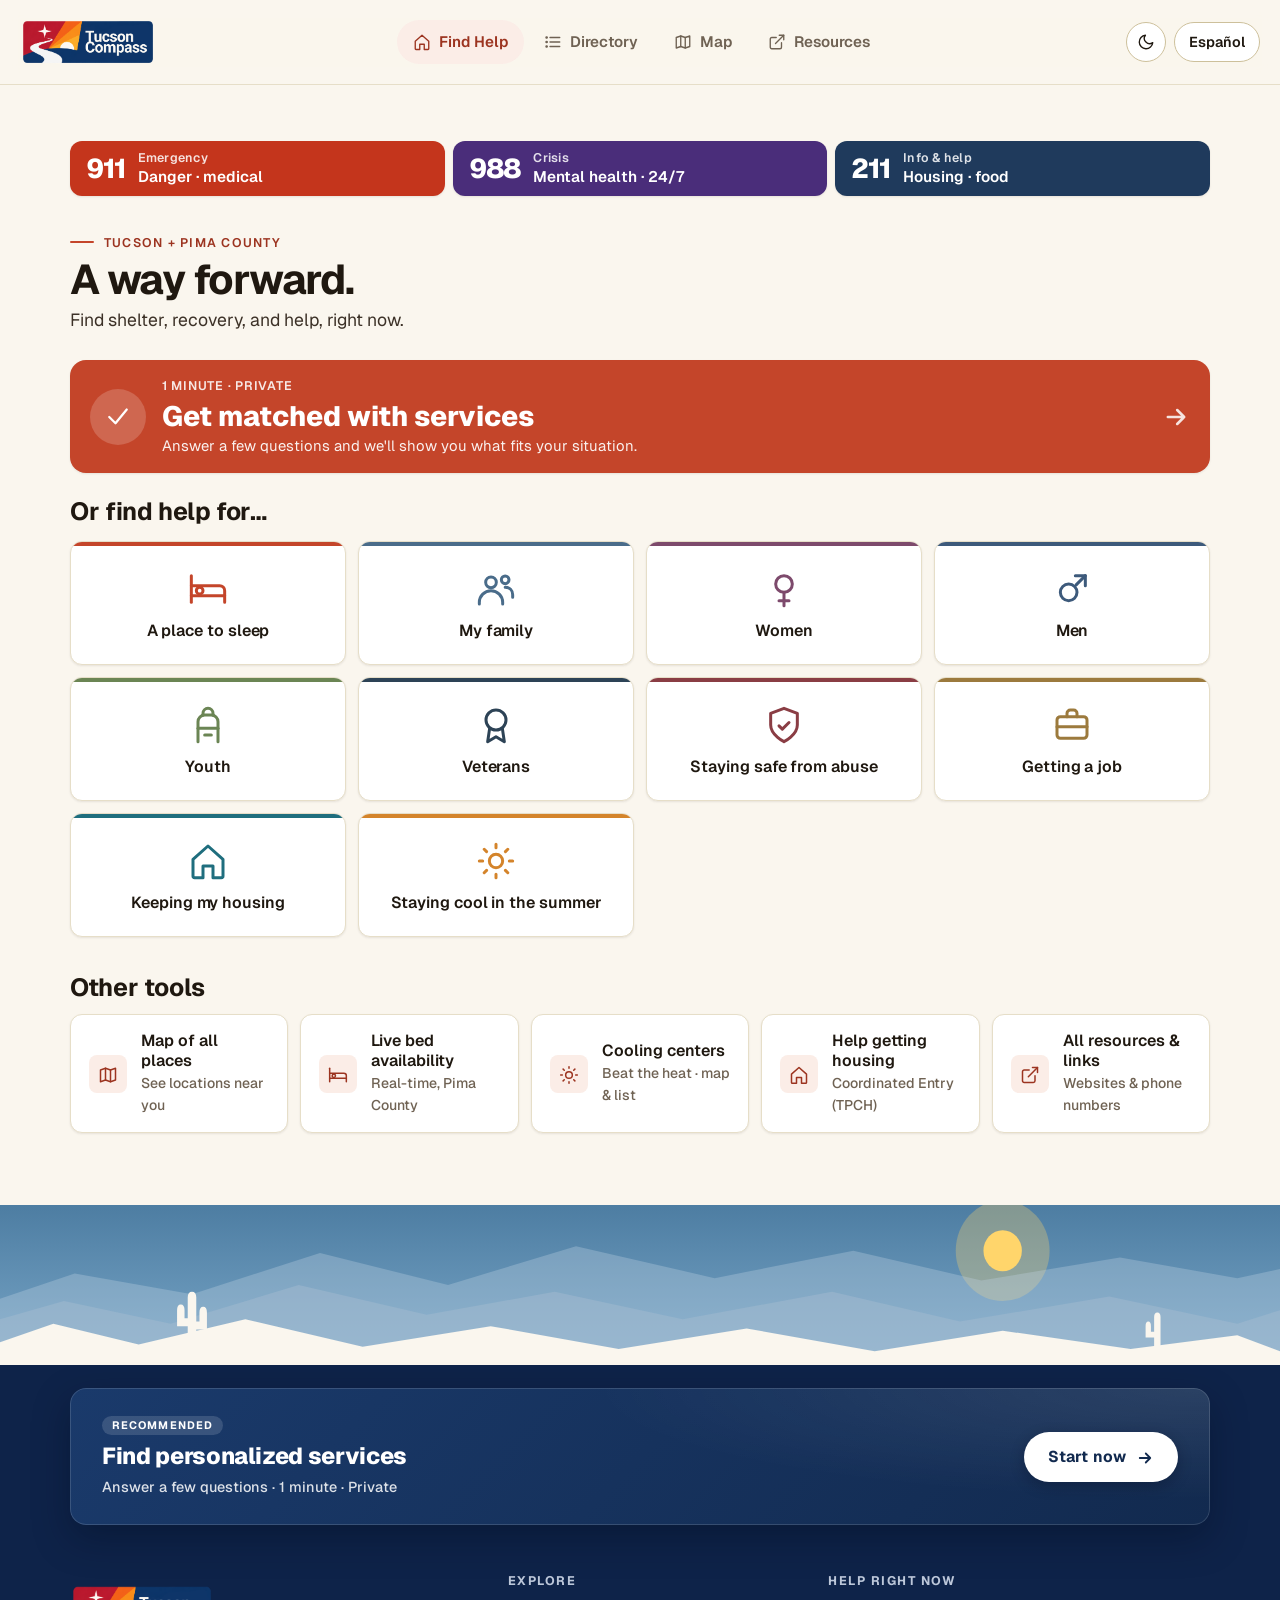
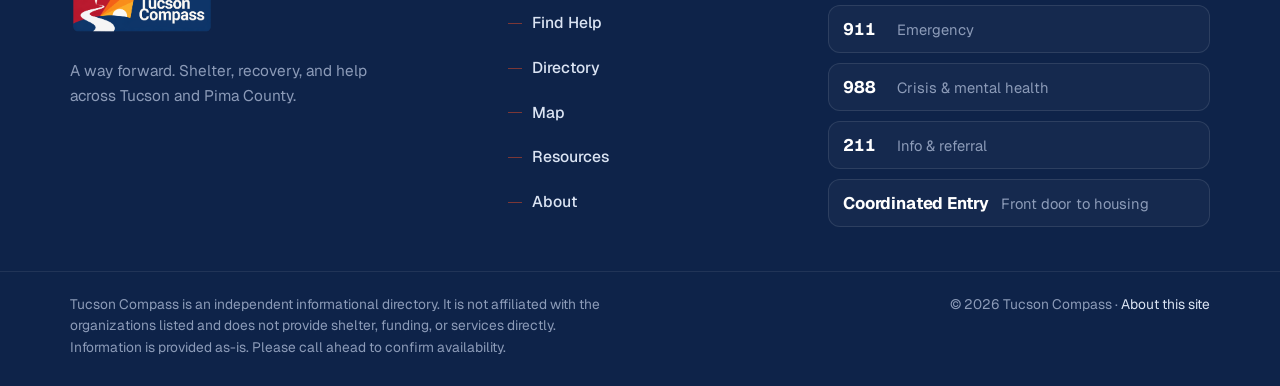
==== commit 75c5f088: "Expand resources, add cooling/crisis content, fix sourcing claim - Correct the About 'About the list" ====
--- a/index.html
+++ b/index.html
@@ -14,7 +14,7 @@
   <link rel="preconnect" href="https://fonts.googleapis.com" />
   <link rel="preconnect" href="https://fonts.gstatic.com" crossorigin />
   <link rel="stylesheet" href="https://fonts.googleapis.com/css2?family=Geist:wght@400;500;600;700;800;900&display=swap" />
-  <link rel="stylesheet" href="css/styles.css?v=32" />
+  <link rel="stylesheet" href="css/styles.css?v=39" />
   <script>(function(){try{var t=localStorage.getItem('tw.theme');if(t==='light'||t==='dark')document.documentElement.setAttribute('data-theme',t);}catch(e){}})();</script>
 </head>
 <body data-page="home">
@@ -23,10 +23,22 @@
   <div id="offline-banner" class="offline-banner" hidden role="status" data-i18n="offline_banner"></div>
 
   <header class="site-header">
-    <div class="container site-header__row">
+    <div class="container container--wide site-header__row">
       <a class="brand" href="index.html" aria-label="Tucson Compass">
-        <img class="brand__logo" src="icons/logo-horizontal.png" alt="Tucson Compass" height="36" />
-      </a>
+        <picture>
+          <source media="(min-width: 980px)" srcset="icons/logo-horizontal.png" />
+          <img class="brand__logo" src="icons/logo-icon-circle.png" alt="" />
+        </picture>
+        <span class="brand__name">Tucson Compass</span>
+      </a>
+      <nav class="nav-primary" aria-label="Primary">
+        <ul>
+          <li><a href="index.html" aria-current="page"><i data-icon="home"></i><span data-i18n="nav_find_help">Find Help</span></a></li>
+          <li><a href="directory.html"><i data-icon="list"></i><span data-i18n="nav_directory">Directory</span></a></li>
+          <li><a href="map.html"><i data-icon="map"></i><span data-i18n="nav_map">Map</span></a></li>
+          <li><a href="resources.html"><i data-icon="external"></i><span data-i18n="nav_resources">Resources</span></a></li>
+        </ul>
+      </nav>
       <div class="site-header__actions">
         <button type="button" class="header-btn theme-toggle" id="theme-toggle" aria-label="Switch theme" title="Switch theme"></button>
         <button type="button" class="header-btn lang-toggle" id="lang-toggle" data-i18n="lang_toggle" data-i18n-aria-label="lang_toggle_aria">
@@ -36,17 +48,6 @@
       </div>
     </div>
   </header>
-
-  <nav class="nav-primary" aria-label="Primary">
-    <div class="container">
-      <ul>
-        <li><a href="index.html" aria-current="page"><i data-icon="home"></i><span data-i18n="nav_find_help">Find Help</span></a></li>
-        <li><a href="directory.html"><i data-icon="list"></i><span data-i18n="nav_directory">Directory</span></a></li>
-        <li><a href="map.html"><i data-icon="map"></i><span data-i18n="nav_map">Map</span></a></li>
-        <li><a href="resources.html"><i data-icon="external"></i><span data-i18n="nav_resources">Resources</span></a></li>
-      </ul>
-    </div>
-  </nav>
 
   <main id="main" class="container home-main">
 
@@ -139,7 +140,17 @@
         <a class="need-tile" href="directory.html?need=employment" style="--cat: var(--cat-employment)">
           <span class="need-tile__bar"></span>
           <span class="need-tile__icon"><i data-icon="employment"></i></span>
-          <span class="need-tile__label" data-i18n="need_employment">A job</span>
+          <span class="need-tile__label" data-i18n="need_employment">Getting a job</span>
+        </a>
+        <a class="need-tile" href="directory.html?need=prevention" style="--cat: var(--cat-prevention)">
+          <span class="need-tile__bar"></span>
+          <span class="need-tile__icon"><i data-icon="home"></i></span>
+          <span class="need-tile__label" data-i18n="need_prevention">Keeping my housing</span>
+        </a>
+        <a class="need-tile" href="directory.html?need=heat" style="--cat: var(--cat-heat)">
+          <span class="need-tile__bar"></span>
+          <span class="need-tile__icon"><i data-icon="sun"></i></span>
+          <span class="need-tile__label" data-i18n="need_heat">Staying cool in the summer</span>
         </a>
       </div>
     </section>
@@ -159,6 +170,13 @@
           <span>
             <span class="tool-tile__label" data-i18n="tool_beds_label">Live bed availability</span>
             <span class="tool-tile__sub" data-i18n="tool_beds_sub">Real-time, Pima County</span>
+          </span>
+        </a>
+        <a class="tool-tile" href="resources.html#g-shelter">
+          <span class="tool-tile__icon"><i data-icon="sun"></i></span>
+          <span>
+            <span class="tool-tile__label" data-i18n="tool_cooling_label">Cooling centers</span>
+            <span class="tool-tile__sub" data-i18n="tool_cooling_sub">Beat the heat · map &amp; list</span>
           </span>
         </a>
         <a class="tool-tile" href="https://tpch.net/coordinated-entry-for-homeless-services/" target="_blank" rel="noopener">
@@ -198,34 +216,48 @@
       <path class="site-footer__range site-footer__range--back" d="M0 140 L0 82 L70 60 L180 78 L300 42 L420 70 L540 36 L670 64 L800 40 L920 66 L1050 46 L1160 64 L1200 56 L1200 140 Z"/>
       <path class="site-footer__range site-footer__range--mid" d="M0 140 L0 100 L60 84 L160 104 L280 70 L400 96 L520 76 L640 100 L780 76 L900 102 L1040 80 L1160 104 L1200 92 L1200 140 Z"/>
       <path class="site-footer__range site-footer__range--front" d="M0 140 L0 120 L50 104 L130 122 L230 100 L340 124 L460 106 L580 126 L700 108 L820 128 L940 110 L1060 126 L1160 114 L1200 128 L1200 140 Z"/>
+      <path class="site-footer__saguaro" d="M176 118V81Q176 76 180 76Q184 76 184 81V118ZM166 106V92Q166 87 169.5 87Q173 87 173 92V99H176V106ZM184 102H187V94Q187 89 190.5 89Q194 89 194 94V109H184Z"/>
+      <path class="site-footer__saguaro" d="M1082 128V98Q1082 94 1085 94Q1088 94 1088 98V128ZM1074 116V106Q1074 102 1076.5 102Q1079 102 1079 106V111H1082V116Z"/>
     </svg>
     <div class="site-footer__inner">
-      <div class="container site-footer__grid">
-        <div class="site-footer__col site-footer__col--brand">
-          <a class="site-footer__brand" href="index.html" aria-label="Tucson Compass">
-            <img class="site-footer__logo" src="icons/logo-horizontal.png" alt="Tucson Compass" />
-          </a>
-          <p class="site-footer__tagline" data-i18n="footer_tagline">A way forward. Shelter, recovery, and help across Tucson and Pima County.</p>
-        </div>
-        <div class="site-footer__col site-footer__col--cta">
-          <a href="match.html" class="footer-cta">
+      <div class="container">
+        <a href="match.html" class="footer-cta">
+          <span class="footer-cta__body">
             <span class="footer-cta__badge" data-i18n="footer_cta_heading">Recommended</span>
             <span class="footer-cta__title" data-i18n="footer_cta_title">Find personalized services</span>
-            <span class="footer-cta__sub" data-i18n="footer_cta_sub">Answer a few questions • 1 minute • Private</span>
-            <span class="footer-cta__action">
-              <span data-i18n="footer_cta_action">Start now</span>
-              <span class="footer-cta__arrow"><i data-icon="arrow-right" aria-hidden="true"></i></span>
-            </span>
-          </a>
-        </div>
-        <div class="site-footer__col">
-          <h3 class="site-footer__heading" data-i18n="footer_help_now">Help right now</h3>
-          <ul class="site-footer__contacts">
-            <li><a href="tel:911"><strong>911</strong><span data-i18n="footer_emergency_short">Emergency</span></a></li>
-            <li><a href="tel:988"><strong>988</strong><span data-i18n="footer_988_short">Crisis &amp; mental health</span></a></li>
-            <li><a href="tel:211"><strong>211</strong><span data-i18n="footer_211_short">Info &amp; referral</span></a></li>
-            <li><a href="https://tpch.net/coordinated-entry-for-homeless-services/" target="_blank" rel="noopener"><strong data-i18n="footer_ce_short">Coordinated Entry</strong><span data-i18n="footer_ce_sub">Front door to housing</span></a></li>
-          </ul>
+            <span class="footer-cta__sub" data-i18n="footer_cta_sub">Answer a few questions &middot; 1 minute &middot; Private</span>
+          </span>
+          <span class="footer-cta__btn">
+            <span data-i18n="footer_cta_action">Start now</span>
+            <i data-icon="arrow-right" aria-hidden="true"></i>
+          </span>
+        </a>
+        <div class="site-footer__grid">
+          <div class="site-footer__col site-footer__col--brand">
+            <a class="site-footer__brand" href="index.html" aria-label="Tucson Compass">
+              <img class="site-footer__logo" src="icons/logo-horizontal.png" alt="Tucson Compass" />
+            </a>
+            <p class="site-footer__tagline" data-i18n="footer_tagline">A way forward. Shelter, recovery, and help across Tucson and Pima County.</p>
+          </div>
+          <div class="site-footer__col site-footer__col--explore">
+            <h3 class="site-footer__heading" data-i18n="footer_explore">Explore</h3>
+            <ul class="site-footer__links">
+              <li><a href="index.html" data-i18n="nav_find_help">Find Help</a></li>
+              <li><a href="directory.html" data-i18n="nav_directory">Directory</a></li>
+              <li><a href="map.html" data-i18n="nav_map">Map</a></li>
+              <li><a href="resources.html" data-i18n="nav_resources">Resources</a></li>
+              <li><a href="about.html" data-i18n="nav_about">About</a></li>
+            </ul>
+          </div>
+          <div class="site-footer__col site-footer__col--help">
+            <h3 class="site-footer__heading" data-i18n="footer_help_now">Help right now</h3>
+            <ul class="site-footer__contacts">
+              <li><a href="tel:911"><strong>911</strong><span data-i18n="footer_emergency_short">Emergency</span></a></li>
+              <li><a href="tel:988"><strong>988</strong><span data-i18n="footer_988_short">Crisis &amp; mental health</span></a></li>
+              <li><a href="tel:211"><strong>211</strong><span data-i18n="footer_211_short">Info &amp; referral</span></a></li>
+              <li><a href="https://tpch.net/coordinated-entry-for-homeless-services/" target="_blank" rel="noopener"><strong data-i18n="footer_ce_short">Coordinated Entry</strong><span data-i18n="footer_ce_sub">Front door to housing</span></a></li>
+            </ul>
+          </div>
         </div>
       </div>
       <div class="site-footer__bottom">
@@ -238,6 +270,6 @@
   </footer>
 
   <script src="js/icons.js?v=20"></script>
-  <script src="js/app.js?v=21"></script>
+  <script src="js/app.js?v=22"></script>
 </body>
 </html>
--- a/css/styles.css
+++ b/css/styles.css
@@ -40,6 +40,8 @@
    1. TOKENS — light (default)
    ============================================================================= */
 :root {
+  color-scheme: light;  /* native UI (form controls, scrollbars) follows theme */
+
   /* Warm neutral palette — quiet but with desert undertones */
   --bg:        #faf6ee;    /* warm cream */
   --bg-elev:   #ffffff;
@@ -98,6 +100,8 @@
   --cat-civic:             #6b4a8a;
   --cat-drop_in:           #3a7d6d;
   --cat-coordinated_entry: #8a5e3a;
+  --cat-prevention:        #1f6e7e;
+  --cat-heat:              #d4842b;
 
   /* Type — Geist with system fallback */
   --font-sans: 'Geist', system-ui, -apple-system, "Segoe UI", Roboto, "Helvetica Neue", Arial, sans-serif;
@@ -133,19 +137,20 @@
    ============================================================================= */
 @media (prefers-color-scheme: dark) {
   :root:not([data-theme="light"]) {
-    --bg:        #15110a;
-    --bg-elev:   #1d1812;
-    --bg-warm:   #221c14;
-    --bg-deep:   #2a2218;
+    color-scheme: dark;
+    --bg:        #11151e;
+    --bg-elev:   #181d28;
+    --bg-warm:   #1d2330;
+    --bg-deep:   #252d3d;
     --ink:       #f3ede0;
     --ink-soft:  #d8d1c0;
     --ink-muted: #a8a092;
-    --border:    #2d2920;
-    --border-strong: #4a4232;
+    --border:    #2a3140;
+    --border-strong: #46506a;
     --accent:      #e2674a;
     --accent-deep: #c4452a;
     --accent-soft: #2a1e18;
-    --accent-ink:  #15110a;
+    --accent-ink:  #11151e;
     --dusk:       #061731;
     --dusk-deep:  #030b1c;
     --dusk-text:  #dbe4f3;
@@ -172,23 +177,26 @@
   }
 }
 :root[data-theme="dark"] {
-  --bg:        #15110a;
-  --bg-elev:   #1d1812;
-  --bg-warm:   #221c14;
-  --bg-deep:   #2a2218;
+  color-scheme: dark;
+  --bg:        #11151e;
+  --bg-elev:   #181d28;
+  --bg-warm:   #1d2330;
+  --bg-deep:   #252d3d;
   --ink:       #f3ede0;
   --ink-soft:  #d8d1c0;
   --ink-muted: #a8a092;
-  --border:    #2d2920;
-  --border-strong: #4a4232;
+  --border:    #2a3140;
+  --border-strong: #46506a;
   --accent:      #e2674a;
   --accent-deep: #c4452a;
   --accent-soft: #2a1e18;
-  --accent-ink:  #15110a;
-  --dusk:       #0e0a06;
-  --dusk-deep:  #050302;
-  --dusk-text:  #ead9b8;
-  --dusk-muted: #908070;
+  --accent-ink:  #11151e;
+  --dusk:       #061731;
+  --dusk-deep:  #030b1c;
+  --dusk-text:  #dbe4f3;
+  --dusk-muted: #7484a4;
+  --night-blue:      #1a3a6b;
+  --night-blue-deep: #122a4f;
   --link:    #8db4e8;
   --focus:   #8db4e8;
   --emergency:      #ef5c5c;
@@ -214,7 +222,9 @@
    ============================================================================= */
 *, *::before, *::after { box-sizing: border-box; }
 html { -webkit-text-size-adjust: 100%; scroll-behavior: smooth; }
-html, body { overflow-x: hidden; }
+/* `hidden` would make body a scroll container and break the sticky header;
+   `clip` cuts horizontal overflow without doing that. (hidden = old-browser fallback) */
+html, body { overflow-x: hidden; overflow-x: clip; }
 body {
   margin: 0;
   font-family: var(--font-sans);
@@ -263,8 +273,15 @@
 @media (min-width: 980px) { .container { max-width: 960px; } }
 @media (min-width: 1100px) { .container { max-width: 1180px; } }
 
-main { padding: 4px 0 56px; }
-@media (min-width: 720px) { main { padding-top: 24px; } }
+/* Wide pages (map): the split map+list layout earns more of a large screen
+   than the reading-width container. Must follow the .container media rules
+   above — same specificity, so source order is what lets it win. */
+.container--wide { max-width: 1400px; }
+
+/* main carries .container, whose padding (0 20px) outranks a bare `main`
+   selector — match its specificity or the top padding silently dies. */
+main.container { padding-top: 28px; }
+@media (min-width: 720px) { main.container { padding-top: 56px; } }
 
 
 /* =============================================================================
@@ -331,55 +348,70 @@
 /* =============================================================================
    6. HEADER — site header, brand, lang + theme toggles
    ============================================================================= */
+/* One sticky unit: brand row + nav. On phones the row wraps — brand and
+   toggles on top, an app-style tab bar below. From 980px up everything sits
+   on a single row: logo · centered links · toggles. */
 .site-header {
-  background: var(--bg);
   border-bottom: 1px solid var(--border);
   position: sticky;
   top: 0;
   z-index: 50;
-  backdrop-filter: saturate(180%) blur(10px);
-  background: color-mix(in srgb, var(--bg) 86%, transparent);
+  /* Solid below 980px: backdrop-filter would become the containing block
+     for the fixed bottom tab bar (which lives inside this header) and pin
+     it to the header instead of the viewport. Blur is desktop-only. */
+  background: var(--bg);
+}
+@media (min-width: 980px) {
+  .site-header {
+    backdrop-filter: saturate(180%) blur(10px);
+    -webkit-backdrop-filter: saturate(180%) blur(10px);
+    background: color-mix(in srgb, var(--bg) 92%, transparent);
+  }
 }
 .site-header__row {
   display: flex;
-  align-items: center;
-  justify-content: space-between;
-  gap: 12px;
-  min-height: 64px;
+  flex-wrap: wrap;
+  align-items: center;
+  gap: 0 12px;
+  min-height: 56px;
 }
 .site-header__actions {
   display: inline-flex;
   align-items: center;
   gap: 8px;
+  margin-left: auto;
 }
 
 .brand {
   display: inline-flex;
   align-items: center;
   gap: 10px;
-  font-family: var(--font-display);
-  font-weight: 700;
-  font-size: 1.18rem;
-  letter-spacing: -0.02em;
+  min-width: 0;
+  padding: 8px 0;
   color: var(--ink);
   text-decoration: none;
 }
-.brand__mark {
-  width: 32px;
-  height: 32px;
-  flex: 0 0 32px;
-  display: inline-block;
+/* Phones get the round compass mark + wordmark text; the <picture> in the
+   header swaps in the horizontal logo (which carries its own text) at 980px. */
+.brand__logo {
+  height: 38px;
+  width: 38px;
+  display: block;
   object-fit: contain;
 }
-.brand__logo {
-  height: 64px;
-  width: auto;
-  display: block;
-}
-.brand__sep {
-  color: var(--accent);
-  font-weight: 700;
-  margin: 0 2px;
+.brand__name {
+  font-family: var(--font-display);
+  font-weight: 800;
+  font-size: 1.06rem;
+  letter-spacing: -0.02em;
+  line-height: 1.1;
+  white-space: nowrap;
+}
+@media (min-width: 980px) {
+  .site-header__row { flex-wrap: nowrap; gap: 24px; min-height: 84px; }
+  .brand { padding: 6px 0; }
+  .brand__logo { height: 68px; width: auto; }
+  .brand__name { display: none; }
 }
 
 /* Pill button base used by header toggles */
@@ -418,43 +450,116 @@
 /* =============================================================================
    7. NAV — primary nav
    ============================================================================= */
-.nav-primary {
-  background: var(--bg);
-  border-bottom: 1px solid var(--border);
-  margin-bottom: 16px;
-}
-@media (min-width: 720px) { .nav-primary { margin-bottom: 32px; } }
+/* Lives inside .site-header__row (see header comment above). */
 .nav-primary ul {
-  display: flex;
   margin: 0;
   padding: 0;
   list-style: none;
-  overflow-x: auto;
-  -webkit-overflow-scrolling: touch;
-  scrollbar-width: none;
-}
-.nav-primary ul::-webkit-scrollbar { display: none; }
+}
 .nav-primary a {
-  display: inline-flex;
-  align-items: center;
-  gap: 8px;
-  min-height: 48px;
-  padding: 0 16px;
   color: var(--ink-muted);
   text-decoration: none;
   font-weight: 600;
   white-space: nowrap;
-  border-bottom: 2px solid transparent;
-  font-size: 0.96rem;
-  transition: color .15s ease, border-color .15s ease;
+  transition: color .15s ease, background .15s ease;
 }
 .nav-primary a:hover { color: var(--ink); }
-.nav-primary a[aria-current="page"] {
-  color: var(--ink);
-  border-bottom-color: var(--accent);
-}
-.nav-primary svg { width: 22px; height: 22px; }
 .nav-primary [data-icon] { display: inline-flex; flex: 0 0 auto; }
+
+/* Phone / tablet: fixed bottom tab bar (app-style, thumb-reachable) —
+   four equal cells, icon over label. The active tab gets a soft accent
+   pill behind its icon. Body padding reserves room so content and the
+   footer never hide behind the bar. */
+@media (max-width: 979px) {
+  .nav-primary {
+    position: fixed;
+    bottom: 0;
+    left: 0;
+    right: 0;
+    z-index: 60;
+    border-top: 1px solid var(--border);
+    background: color-mix(in srgb, var(--bg-elev) 94%, transparent);
+    backdrop-filter: saturate(180%) blur(10px);
+    -webkit-backdrop-filter: saturate(180%) blur(10px);
+    box-shadow: 0 -4px 16px rgba(0, 0, 0, .06);
+    padding-bottom: env(safe-area-inset-bottom, 0px);
+  }
+  body { padding-bottom: calc(64px + env(safe-area-inset-bottom, 0px)); }
+  .nav-primary ul {
+    display: grid;
+    grid-template-columns: repeat(4, minmax(0, 1fr));
+    max-width: 560px;
+    margin: 0 auto;
+    padding: 0 8px;
+  }
+  .nav-primary a {
+    display: flex;
+    flex-direction: column;
+    align-items: center;
+    justify-content: center;
+    gap: 3px;
+    padding: 6px 2px 8px;
+    font-size: 0.72rem;
+    letter-spacing: 0.01em;
+  }
+  .nav-primary [data-icon] {
+    padding: 3px 14px;
+    border-radius: var(--radius-pill);
+    transition: background .15s ease, color .15s ease;
+  }
+  .nav-primary svg { width: 21px; height: 21px; }
+  .nav-primary a[aria-current="page"] {
+    color: var(--ink);
+    font-weight: 700;
+  }
+  .nav-primary a[aria-current="page"] [data-icon] {
+    background: var(--accent-soft);
+    color: var(--accent-deep);
+  }
+}
+
+/* Desktop: inline pill links centered between the brand and the toggles. */
+@media (min-width: 980px) {
+  .nav-primary {
+    display: flex;
+    justify-content: center;
+    flex: 1 1 auto;
+    min-width: 0;
+  }
+  .nav-primary ul {
+    display: flex;
+    gap: 4px;
+  }
+  .nav-primary a {
+    display: inline-flex;
+    align-items: center;
+    gap: 8px;
+    padding: 10px 16px;
+    font-size: 0.95rem;
+    border-radius: var(--radius-pill);
+  }
+  .nav-primary svg { width: 18px; height: 18px; }
+  .nav-primary a:hover { background: color-mix(in srgb, var(--ink) 7%, transparent); }
+  .nav-primary a[aria-current="page"] {
+    color: var(--accent-deep);
+    background: var(--accent-soft);
+  }
+}
+
+/* Dark mode: --accent-deep on --accent-soft is only ~3:1 — lift the active
+   link/icon to --accent to clear AA contrast. */
+@media (min-width: 980px) and (prefers-color-scheme: dark) {
+  :root:not([data-theme="light"]) .nav-primary a[aria-current="page"] { color: var(--accent); }
+}
+@media (min-width: 980px) {
+  :root[data-theme="dark"] .nav-primary a[aria-current="page"] { color: var(--accent); }
+}
+@media (max-width: 979px) and (prefers-color-scheme: dark) {
+  :root:not([data-theme="light"]) .nav-primary a[aria-current="page"] [data-icon] { color: var(--accent); }
+}
+@media (max-width: 979px) {
+  :root[data-theme="dark"] .nav-primary a[aria-current="page"] [data-icon] { color: var(--accent); }
+}
 
 
 /* =============================================================================
@@ -470,6 +575,20 @@
   border-bottom: 1px solid #d9bc4a;
 }
 .offline-banner[hidden] { display: none; }
+/* Dark: the pale-yellow banner would pair with near-white --ink text
+   (unreadable); flip to dim amber with light text instead. */
+@media (prefers-color-scheme: dark) {
+  :root:not([data-theme="light"]) .offline-banner {
+    background: #3a2f10;
+    color: #fbe6a3;
+    border-bottom-color: #5c4a1a;
+  }
+}
+:root[data-theme="dark"] .offline-banner {
+  background: #3a2f10;
+  color: #fbe6a3;
+  border-bottom-color: #5c4a1a;
+}
 
 
 /* =============================================================================
@@ -581,7 +700,7 @@
   overflow: hidden;
   box-shadow: var(--shadow-sm);
   transition: box-shadow .15s ease, transform .12s ease, border-color .12s ease;
-  scroll-margin-top: 80px; /* clear the sticky header on anchor jumps */
+  scroll-margin-top: 76px; /* clear the sticky header on anchor jumps */
 }
 /* Deep-linked card (directory.html#r-id): hold a visible highlight long
    enough for the eye to land on it. */
@@ -887,6 +1006,16 @@
   }
 }
 .urgent-tile:hover { transform: translateY(-1px); box-shadow: var(--shadow-md); text-decoration: none; }
+/* Desktop: an information strip, not buttons — nobody dials from a desktop.
+   Kill the click/hover affordance and slim the tiles down. */
+@media (min-width: 980px) {
+  .urgent-tile {
+    pointer-events: none;
+    min-height: 0;
+    padding: 10px 16px;
+    gap: 12px;
+  }
+}
 .urgent-tile--911 { background: var(--emergency); }
 .urgent-tile--911:hover { background: var(--emergency-deep); }
 .urgent-tile--211 { background: #1f3a5c; }
@@ -909,6 +1038,9 @@
 }
 @media (min-width: 640px) {
   .urgent-tile__num { font-size: 2rem; }
+}
+@media (min-width: 980px) {
+  .urgent-tile__num { font-size: 1.7rem; }
 }
 .urgent-tile__body { line-height: 1.2; min-width: 0; }
 .urgent-tile__label {
@@ -1024,7 +1156,7 @@
   .tools-row { grid-template-columns: 1fr 1fr; gap: 12px; }
 }
 @media (min-width: 1100px) {
-  .tools-row { grid-template-columns: repeat(4, 1fr); }
+  .tools-row { grid-template-columns: repeat(5, 1fr); }
 }
 .tool-tile {
   display: flex;
@@ -1225,12 +1357,16 @@
      - Compact filter row + view toggle (Map / List) sit just below the title
      - FAB for locate-me overlays the map (no extra row of controls)
      - Confidential hotlines collapse to a single pill that opens a modal
-   Desktop (≥980px) returns to the side-by-side map + list with full controls.
+     - In Map view the page is an app frame: no page scroll, map flexes to fit
+   Tablet + desktop (≥720px) use the side-by-side map + list with full controls.
    ============================================================================= */
 
-/* On the map page only, trim the bottom padding so more screen is map */
+/* On the map page only, trim the page padding so more screen is map */
 body[data-page="map"] main { padding-bottom: 28px; }
-@media (min-width: 720px) { body[data-page="map"] main { padding-bottom: 48px; } }
+@media (min-width: 720px) {
+  body[data-page="map"] main { padding-bottom: 40px; }
+  body[data-page="map"] main.container { padding-top: 24px; }
+}
 
 .map-head { margin-bottom: 14px; }
 .map-head h1 { margin-bottom: 4px; font-size: clamp(1.7rem, 5.5vw, 2.4rem); }
@@ -1241,9 +1377,9 @@
   color: var(--ink-muted);
 }
 @media (min-width: 720px) {
-  .map-head { margin-bottom: 18px; }
-  .map-head h1 { margin-bottom: 6px; }
-  .lead--tight { font-size: 1.05rem; margin-bottom: 18px; color: var(--ink-soft); }
+  .map-head { margin-bottom: 12px; }
+  .map-head h1 { margin-bottom: 4px; }
+  .lead--tight { font-size: 1rem; margin-bottom: 12px; color: var(--ink-soft); }
 }
 
 /* Hotline callout — for confidential-location 24/7 resources */
@@ -1311,18 +1447,28 @@
   gap: 12px;
   margin-bottom: 18px;
 }
-
-/* Mobile-only space tightening:
+/* Wide screens: filters and the locate button share one row, buying the
+   map an extra ~50px of height above the fold */
+@media (min-width: 1100px) {
+  .map-controls {
+    grid-template-columns: minmax(0, 1fr) auto;
+    align-items: center;
+    margin-bottom: 14px;
+  }
+}
+
+/* Phone-only space tightening (the split layout takes over at 720px):
    - Hide the title/lead (the nav already labels the page); keep h1 for AT
    - Filter chips become a single horizontal-scroll row, like Maps/Yelp
-   - Hotline pill moves below the map via flex order
+   - Explicit flex order on main's children so the hotline pill can sit
+     below the map in Map view but above the list in List view
 */
-@media (max-width: 979px) {
+@media (max-width: 719px) {
   body[data-page="map"] main {
     display: flex;
     flex-direction: column;
   }
-  body[data-page="map"] .map-head { margin: 0; }
+  body[data-page="map"] .map-head { margin: 0; order: -3; }
   body[data-page="map"] .map-head h1 {
     position: absolute;
     width: 1px; height: 1px;
@@ -1344,20 +1490,41 @@
     padding: 2px 20px 4px;
   }
   body[data-page="map"] #map-filters::-webkit-scrollbar { display: none; }
-  /* Match the directory page's filter-pill sizing for a consistent feel. */
+  /* Fade the clipped edge so it's obvious more chips are off-screen;
+     map.js clears data-scroll-end when the row is scrolled to the end. */
+  body[data-page="map"] #map-filters:not([data-scroll-end="true"]) {
+    -webkit-mask-image: linear-gradient(to right, #000 calc(100% - 44px), transparent);
+    mask-image: linear-gradient(to right, #000 calc(100% - 44px), transparent);
+  }
+  /* Full-size tap targets — these chips are the page's primary control. */
   body[data-page="map"] #map-filters .chip {
-    min-height: 34px;
-    padding: 5px 11px;
-    font-size: 0.86rem;
-    gap: 6px;
+    min-height: 44px;
+    padding: 8px 14px;
+    font-size: 0.92rem;
+    gap: 7px;
     flex-shrink: 0;
   }
-  body[data-page="map"] .map-controls { gap: 10px; margin-bottom: 12px; }
+  body[data-page="map"] .map-controls { gap: 10px; margin-bottom: 12px; order: -2; }
 
   body[data-page="map"] .hotline-pill {
     order: 10;
-    margin-top: 14px;
+    margin-top: 12px;
     margin-bottom: 0;
+  }
+  /* List view: the list can be long, so surface the hotline pill above it */
+  body[data-page="map"][data-map-view="list"] .hotline-pill {
+    order: -1;
+    margin-top: 0;
+    margin-bottom: 12px;
+  }
+  /* List view: keep the Map/List switch reachable while scrolling the list.
+     Sticks just below the sticky header (57px tall on phones) and stacks
+     under it (header is z-index 50) so it never covers the nav. */
+  .map-layout[data-view="list"] .view-toggle {
+    position: sticky;
+    top: 65px;
+    z-index: 40;
+    box-shadow: var(--shadow-md);
   }
 
   /* Full-bleed map: break out of the container's 20px side padding so
@@ -1422,12 +1589,12 @@
 .hotline-pill__sub { display: block; font-size: 0.8rem; color: var(--ink-muted); margin-top: 2px; }
 .hotline-pill__chev { color: var(--ink-muted); display: inline-flex; }
 .hotline-pill__chev svg { width: 16px; height: 16px; }
-@media (min-width: 980px) {
+@media (min-width: 720px) {
   .hotline-pill { display: none; }
 }
 
-/* On mobile, hide the full hotline block; on desktop hide the pill */
-@media (max-width: 979px) {
+/* On phones, hide the full hotline block; on the split layout hide the pill */
+@media (max-width: 719px) {
   .hotline-block { display: none !important; }
   .map-controls__row { display: none; }
 }
@@ -1462,7 +1629,7 @@
   transition: background .12s ease, color .12s ease;
 }
 .view-toggle__btn svg { width: 18px; height: 18px; }
-.view-toggle__btn[aria-selected="true"] {
+.view-toggle__btn[aria-pressed="true"] {
   background: var(--bg-elev);
   color: var(--ink);
   box-shadow: var(--shadow-sm);
@@ -1476,11 +1643,11 @@
   font-weight: 700;
   margin-left: 2px;
 }
-.view-toggle__btn[aria-selected="true"] .view-toggle__count {
+.view-toggle__btn[aria-pressed="true"] .view-toggle__count {
   background: color-mix(in srgb, var(--accent) 18%, transparent);
   color: var(--accent-deep);
 }
-@media (min-width: 980px) {
+@media (min-width: 720px) {
   .view-toggle { display: none; }
 }
 
@@ -1490,7 +1657,7 @@
   gap: 14px;
   grid-template-columns: 1fr;
 }
-@media (min-width: 980px) {
+@media (min-width: 720px) {
   .map-layout {
     grid-template-columns: minmax(0, 2.2fr) minmax(290px, 1fr);
     align-items: stretch;
@@ -1498,29 +1665,47 @@
   }
 }
 
-/* Mobile: view-aware visibility */
-@media (max-width: 979px) {
+/* Phones: view-aware visibility */
+@media (max-width: 719px) {
   .map-layout[data-view="map"] .map-layout__list { display: none; }
   .map-layout[data-view="list"] .map-layout__map-wrap { display: none; }
 }
 
 .map-layout__map-wrap {
   position: relative;
+  /* Contain Leaflet's internal z-indexes (panes 400–1000) in their own
+     stacking context — without this the map, pins, and controls render on
+     top of the sticky site header when the page scrolls. */
+  z-index: 0;
   height: 68vh;
   min-height: 420px;
   max-height: 720px;
 }
-@media (min-width: 980px) {
-  .map-layout__map-wrap { height: 72vh; max-height: 760px; min-height: 520px; }
+/* Split layout: size map + list so they end near the fold instead of
+   trapping the scroll wheel for an extra screenful. */
+@media (min-width: 720px) {
+  .map-layout__map-wrap,
+  .map-layout__list {
+    height: clamp(460px, calc(100vh - 350px), 880px);
+    height: clamp(460px, calc(100dvh - 350px), 880px);
+    max-height: none;
+    min-height: 0;
+  }
+}
+/* Tablets (720–979px) still show the fixed bottom tab bar — subtract it so
+   the map doesn't run underneath */
+@media (min-width: 720px) and (max-width: 979px) {
+  .map-layout__map-wrap,
+  .map-layout__list {
+    height: clamp(420px, calc(100vh - 414px), 880px);
+    height: clamp(420px, calc(100dvh - 414px), 880px);
+  }
 }
 
 .map-layout__list {
   display: flex;
   flex-direction: column;
   min-height: 0;
-}
-@media (min-width: 980px) {
-  .map-layout__list { height: 72vh; max-height: 760px; }
 }
 
 #map {
@@ -1530,6 +1715,39 @@
   box-shadow: var(--shadow-sm);
   width: 100%;
   height: 100%;
+}
+
+/* ---- App frame (phones, Map view): the page itself never scrolls — the
+   map flexes to fill the space between the filter row and the tab bar, so
+   the view toggle and the confidential-hotlines pill are always on screen
+   and a swipe on the map can never strand the user. Skipped on very short
+   (landscape) screens, where a fixed frame would crush the map. ---- */
+@media (max-width: 719px) and (min-height: 560px) {
+  body[data-page="map"][data-map-view="map"] {
+    display: flex;
+    flex-direction: column;
+    height: 100vh;
+    height: 100dvh;
+    overflow: hidden;
+  }
+  body[data-page="map"][data-map-view="map"] main {
+    flex: 1 1 auto;
+    min-height: 0;
+    padding-top: 10px;
+    padding-bottom: 12px;
+  }
+  body[data-page="map"][data-map-view="map"] .map-layout {
+    flex: 1 1 auto;
+    min-height: 0;
+    grid-template-rows: minmax(0, 1fr) auto;
+    gap: 10px;
+  }
+  body[data-page="map"][data-map-view="map"] .map-layout__map-wrap {
+    height: auto;
+    min-height: 0;
+    max-height: none;
+  }
+  body[data-page="map"][data-map-view="map"] .site-footer { display: none; }
 }
 
 /* ============== Modal (hotline sheet) ============================= */
@@ -1627,20 +1845,25 @@
 @keyframes tw-modal-fade { from { opacity: 0; } to { opacity: 1; } }
 @keyframes tw-modal-slide-up { from { transform: translateY(100%); } to { transform: translateY(0); } }
 
-/* ============== Floating action button (mobile locate-me) ========== */
+/* ============== Floating locate button (mobile) ==================== */
+/* Extended FAB: icon + visible label, so the page's core action explains
+   itself. Bottom offset clears the OSM attribution strip. */
 .map-fab {
   position: absolute;
-  bottom: 16px;
-  right: 16px;
-  width: 52px;
-  height: 52px;
+  bottom: 34px;
+  right: 12px;
   display: inline-flex;
   align-items: center;
-  justify-content: center;
+  gap: 8px;
+  min-height: 48px;
+  padding: 10px 16px 10px 13px;
   background: var(--bg-elev);
   color: var(--ink);
   border: 1px solid var(--border-strong);
-  border-radius: 50%;
+  border-radius: var(--radius-pill);
+  font: inherit;
+  font-weight: 700;
+  font-size: 0.92rem;
   cursor: pointer;
   box-shadow: var(--shadow-md);
   z-index: 401; /* above leaflet controls */
@@ -1654,8 +1877,10 @@
   color: #fff;
   border-color: var(--accent);
 }
-.map-fab svg { width: 22px; height: 22px; }
-@media (min-width: 980px) {
+.map-fab svg { width: 20px; height: 20px; flex: 0 0 20px; }
+.map-fab.is-searching svg { animation: tw-fab-pulse 1s ease-in-out infinite; }
+@keyframes tw-fab-pulse { 0%, 100% { opacity: 1; } 50% { opacity: .3; } }
+@media (min-width: 720px) {
   .map-fab { display: none; }
 }
 
@@ -1785,6 +2010,69 @@
   box-shadow: 0 0 0 6px color-mix(in srgb, var(--focus) 25%, transparent);
 }
 
+/* First-visit hint — floats at the top of the map on phones, where the
+   explanatory lead paragraph is hidden */
+.map-hint {
+  position: absolute;
+  top: 12px;
+  left: 50%;
+  transform: translateX(-50%);
+  z-index: 500;
+  display: inline-flex;
+  align-items: center;
+  gap: 8px;
+  max-width: calc(100% - 96px);
+  padding: 9px 15px;
+  background: var(--bg-elev);
+  color: var(--ink);
+  border: 1px solid var(--border-strong);
+  border-radius: var(--radius-pill);
+  font-size: 0.88rem;
+  font-weight: 600;
+  text-align: center;
+  box-shadow: var(--shadow-md);
+  pointer-events: none;
+}
+.map-hint[hidden] { display: none; }
+
+/* Transient toast over the map — locate errors, scroll-zoom hints */
+.map-toast {
+  position: absolute;
+  bottom: 44px;
+  left: 50%;
+  transform: translateX(-50%);
+  z-index: 600;
+  max-width: calc(100% - 32px);
+  padding: 10px 16px;
+  background: color-mix(in srgb, var(--ink) 90%, transparent);
+  color: var(--bg-elev);
+  border-radius: 12px;
+  font-size: 0.9rem;
+  font-weight: 600;
+  line-height: 1.35;
+  text-align: center;
+  box-shadow: var(--shadow-md);
+  pointer-events: none;
+}
+.map-toast[hidden] { display: none; }
+
+/* Phone list header — result count lives here because the desktop count
+   row (.map-controls__row) is hidden below 720px */
+.map-list__head {
+  display: flex;
+  align-items: center;
+  justify-content: space-between;
+  gap: 10px;
+  padding: 0 2px 8px;
+  font-size: 0.85rem;
+  font-weight: 600;
+  color: var(--ink-muted);
+}
+.map-list__head[hidden] { display: none; }
+@media (min-width: 720px) {
+  .map-list__head { display: none; }
+}
+
 /* Popup - compact directory card.
    Sized for a map overlay (narrower + tighter than a full directory card) and
    readable in both themes: text uses ink-soft (not muted), and the colored
@@ -1928,26 +2216,27 @@
 }
 
 /* Dark-mode overrides for the hardcoded-light badge variants. The pale green
-   and pink defaults look out of place against the dusk popup; reskin them in
-   themed dim tones that still read as "24/7" and "hotline". */
+   and pink defaults look out of place against dark cards and popups; reskin
+   them in themed dim tones that still read as "24/7" and "hotline".
+   (Unscoped on purpose: applies in directory cards AND map popups.) */
 @media (prefers-color-scheme: dark) {
-  :root:not([data-theme="light"]) .leaflet-popup-content .badge--24-7 {
+  :root:not([data-theme="light"]) .badge--24-7 {
     background: rgba(60, 140, 90, 0.18);
     color: #8fd5a8;
     border-color: rgba(60, 140, 90, 0.40);
   }
-  :root:not([data-theme="light"]) .leaflet-popup-content .badge--hotline {
+  :root:not([data-theme="light"]) .badge--hotline {
     background: rgba(226, 103, 74, 0.18);
     color: #ff9a7c;
     border-color: rgba(226, 103, 74, 0.40);
   }
 }
-:root[data-theme="dark"] .leaflet-popup-content .badge--24-7 {
+:root[data-theme="dark"] .badge--24-7 {
   background: rgba(60, 140, 90, 0.18);
   color: #8fd5a8;
   border-color: rgba(60, 140, 90, 0.40);
 }
-:root[data-theme="dark"] .leaflet-popup-content .badge--hotline {
+:root[data-theme="dark"] .badge--hotline {
   background: rgba(226, 103, 74, 0.18);
   color: #ff9a7c;
   border-color: rgba(226, 103, 74, 0.40);
@@ -1962,6 +2251,39 @@
 :root[data-theme="dark"] .leaflet-tile-pane {
   filter: brightness(0.7) invert(1) contrast(0.92) hue-rotate(200deg) saturate(0.7);
 }
+
+/* Dark-mode leaflet chrome — zoom buttons and the attribution strip ship
+   white in leaflet.css and would glow against the night tiles. */
+@media (prefers-color-scheme: dark) {
+  :root:not([data-theme="light"]) .leaflet-bar a {
+    background-color: var(--bg-elev);
+    color: var(--ink);
+    border-bottom-color: var(--border-strong);
+  }
+  :root:not([data-theme="light"]) .leaflet-bar a:hover,
+  :root:not([data-theme="light"]) .leaflet-bar a:focus {
+    background-color: var(--bg-deep);
+  }
+  :root:not([data-theme="light"]) .leaflet-control-attribution {
+    background: rgba(29, 24, 18, 0.8);
+    color: var(--ink-muted);
+  }
+  :root:not([data-theme="light"]) .leaflet-control-attribution a { color: var(--link); }
+}
+:root[data-theme="dark"] .leaflet-bar a {
+  background-color: var(--bg-elev);
+  color: var(--ink);
+  border-bottom-color: var(--border-strong);
+}
+:root[data-theme="dark"] .leaflet-bar a:hover,
+:root[data-theme="dark"] .leaflet-bar a:focus {
+  background-color: var(--bg-deep);
+}
+:root[data-theme="dark"] .leaflet-control-attribution {
+  background: rgba(29, 24, 18, 0.8);
+  color: var(--ink-muted);
+}
+:root[data-theme="dark"] .leaflet-control-attribution a { color: var(--link); }
 
 
 /* =============================================================================
@@ -1974,10 +2296,11 @@
 /* =============================================================================
    19. FOOTER
    -----------------------------------------------------------------------------
-   Warm desert dusk. Layered mountain horizon (back / mid / foreground) with a
-   soft sun glow tucks the page into the dark sky. Footer body is a 3-column
-   grid (brand + tagline · explore · urgent contacts) over a thin bottom strip
-   for disclaimer + meta.
+   Warm desert dusk. Layered mountain horizon (back / mid / foreground, with
+   saguaro silhouettes standing on the front ridge) tucks the page into the
+   sky — daytime in light mode, night (moon + stars) in dark mode.
+   Body: a full-width match-CTA banner, then a 3-column grid (brand + tagline
+   · explore · urgent contacts) over a thin bottom strip for disclaimer + meta.
    ============================================================================= */
 .site-footer {
   margin-top: 72px;
@@ -1988,8 +2311,9 @@
 }
 
 /* Mountain horizon — three SVG layers create parallax depth.
-   Front silhouette is painted in the page bg so the page visually "drops" into
-   the sky. Sky background is themed: daytime in light mode, night in dark mode. */
+   Front silhouette (and the saguaros standing on it) is painted in the page
+   bg so the page visually "drops" into the sky. Sky background is themed:
+   daytime in light mode, night in dark mode. */
 .site-footer__mountains {
   display: block;
   width: 100%;
@@ -2007,10 +2331,7 @@
   fill: var(--footer-celestial-fill);
   opacity: var(--footer-glow-opacity);
 }
-.site-footer__star {
-  fill: #ffffff;
-  opacity: var(--footer-star-opacity);
-}
+.site-footer__star,
 .site-footer__star--bright {
   fill: #ffffff;
   opacity: var(--footer-star-opacity);
@@ -2018,29 +2339,119 @@
 .site-footer__range--back  { fill: var(--footer-range-back-fill); opacity: var(--footer-range-back-opacity); }
 .site-footer__range--mid   { fill: var(--footer-range-mid-fill);  opacity: var(--footer-range-mid-opacity); }
 .site-footer__range--front { fill: var(--bg); opacity: 1; }
-
-.site-footer__inner {
-  padding: 0 0 0;
-}
+.site-footer__saguaro      { fill: var(--bg); }
+
+/* Gentle star twinkle — invisible by day (star opacity is 0 in light mode),
+   and skipped entirely for users who prefer reduced motion. */
+@media (prefers-reduced-motion: no-preference) {
+  .site-footer__star { animation: tw-twinkle 4.6s ease-in-out infinite; }
+  .site-footer__star--bright { animation-duration: 3.2s; }
+  .site-footer__star:nth-of-type(odd) { animation-delay: -1.6s; }
+  .site-footer__star:nth-of-type(3n) { animation-delay: -2.9s; }
+}
+@keyframes tw-twinkle {
+  0%, 100% { opacity: var(--footer-star-opacity); }
+  50%      { opacity: calc(var(--footer-star-opacity) * 0.25); }
+}
+
 .site-footer .container { position: relative; z-index: 1; }
 
-/* Top section: 3-column grid. Stacks on small screens. */
+/* --- Match CTA banner --------------------------------------------------------
+   Full-width card at the top of the footer body: pitch on the left, a real
+   pill button on the right. The whole banner is one big tap target. */
+.footer-cta {
+  display: flex;
+  align-items: center;
+  justify-content: space-between;
+  gap: clamp(20px, 4vw, 44px);
+  margin-top: clamp(12px, 2.5vw, 24px);
+  padding: clamp(20px, 3vw, 28px) clamp(20px, 3vw, 32px);
+  background:
+    radial-gradient(120% 180% at 100% 0%, rgba(255, 255, 255, .10) 0%, rgba(255, 255, 255, 0) 45%),
+    linear-gradient(135deg, var(--night-blue) 0%, var(--night-blue-deep) 100%);
+  color: #fff;
+  border-radius: var(--radius-lg);
+  text-decoration: none;
+  box-shadow: inset 0 0 0 1px rgba(255, 255, 255, .14), 0 14px 36px rgba(3, 11, 28, .35);
+  transition: box-shadow 160ms ease, transform 160ms ease;
+}
+.footer-cta:hover {
+  text-decoration: none;
+  color: #fff;
+  transform: translateY(-2px);
+  box-shadow: inset 0 0 0 1px rgba(255, 255, 255, .24), 0 18px 44px rgba(3, 11, 28, .45);
+}
+
+.footer-cta__body {
+  display: flex;
+  flex-direction: column;
+  align-items: flex-start;
+  gap: 8px;
+  min-width: 0;
+}
+.footer-cta__badge {
+  display: inline-flex;
+  align-items: center;
+  padding: 4px 10px;
+  background: rgba(255, 255, 255, .14);
+  border-radius: var(--radius-pill);
+  font-size: 0.68rem;
+  font-weight: 700;
+  letter-spacing: 0.1em;
+  text-transform: uppercase;
+  line-height: 1;
+}
+.footer-cta__title {
+  font-family: var(--font-display);
+  font-size: clamp(1.25rem, 2.2vw, 1.45rem);
+  font-weight: 800;
+  line-height: 1.12;
+  letter-spacing: -0.015em;
+}
+.footer-cta__sub {
+  font-size: 0.9rem;
+  font-weight: 500;
+  opacity: 0.85;
+  line-height: 1.4;
+}
+.footer-cta__btn {
+  flex-shrink: 0;
+  display: inline-flex;
+  align-items: center;
+  justify-content: center;
+  gap: 10px;
+  padding: 13px 24px;
+  background: #fff;
+  color: var(--night-blue-deep);
+  border-radius: var(--radius-pill);
+  font-weight: 700;
+  font-size: 0.98rem;
+  letter-spacing: 0.01em;
+  box-shadow: 0 4px 14px rgba(3, 11, 28, .30);
+  transition: transform 160ms ease, box-shadow 160ms ease;
+}
+.footer-cta__btn svg {
+  width: 18px;
+  height: 18px;
+  stroke-width: 2.4;
+  transition: transform 160ms ease;
+}
+.footer-cta:hover .footer-cta__btn {
+  transform: scale(1.03);
+  box-shadow: 0 6px 18px rgba(3, 11, 28, .40);
+}
+.footer-cta:hover .footer-cta__btn svg { transform: translateX(3px); }
+
+/* --- Link grid: brand · explore · urgent contacts -------------------------- */
 .site-footer__grid {
   display: grid;
-  grid-template-columns: 1.3fr 1fr 1.2fr;
+  grid-template-columns: 1.3fr 0.9fr 1.3fr;
   gap: clamp(28px, 5vw, 56px);
-  padding-top: clamp(36px, 6vw, 56px);
-  padding-bottom: clamp(28px, 4vw, 40px);
-}
-@media (max-width: 760px) {
-  .site-footer__grid { grid-template-columns: 1fr; gap: 32px; }
+  padding-top: clamp(32px, 5vw, 48px);
+  padding-bottom: clamp(28px, 4vw, 44px);
 }
 
 .site-footer__col { min-width: 0; }
-/* CTA column: let the card sit at the top, aligned with the brand mark and
-   the "Help right now" heading. The card has enough vertical weight to
-   match the columns next to it. */
-.site-footer__col--cta { display: flex; flex-direction: column; }
 
 .site-footer__brand {
   display: inline-flex;
@@ -2092,7 +2503,7 @@
   font-weight: 500;
   font-size: 0.98rem;
   padding: 4px 0;
-  transition: color 120ms ease, transform 120ms ease;
+  transition: color 120ms ease;
 }
 .site-footer__links a::before {
   content: "";
@@ -2115,76 +2526,8 @@
   background: rgba(255,255,255,.03);
   color: var(--dusk-text);
   text-decoration: none;
-  transition: background 140ms ease, border-color 140ms ease, transform 140ms ease;
-}
-
-/* Footer match CTA — full card that funnels people into the questionnaire.
-   Goals: catches the eye against the dusk footer, signals "click me", feels
-   modern (gradient + soft glow + hairline divider + action row). */
-.footer-cta {
-  display: flex;
-  flex-direction: column;
-  gap: 10px;
-  padding: 18px 20px 16px;
-  background: var(--night-blue);
-  color: #fff;
-  border-radius: var(--radius-lg);
-  text-decoration: none;
-  font-weight: 600;
-  box-shadow: inset 0 0 0 1px rgba(255, 255, 255, .12);
-  transition: background 160ms ease, box-shadow 160ms ease;
-}
-.footer-cta:hover {
-  text-decoration: none;
-  color: #fff;
-  background: #224a85;
-  box-shadow: inset 0 0 0 1px rgba(255, 255, 255, .22);
-}
-
-.footer-cta__badge {
-  align-self: flex-start;
-  display: inline-flex;
-  align-items: center;
-  padding: 4px 10px;
-  background: rgba(255, 255, 255, .14);
-  border-radius: 999px;
-  font-size: 0.68rem;
-  font-weight: 700;
-  letter-spacing: 0.1em;
-  text-transform: uppercase;
-  line-height: 1;
-}
-.footer-cta__title {
-  font-size: 1.2rem;
-  font-weight: 700;
-  line-height: 1.15;
-  letter-spacing: -0.015em;
-}
-.footer-cta__sub {
-  font-size: 0.88rem;
-  font-weight: 500;
-  opacity: 0.88;
-  line-height: 1.4;
-}
-.footer-cta__action {
-  display: flex;
-  align-items: center;
-  justify-content: space-between;
-  gap: 12px;
-  margin-top: 4px;
-  padding-top: 12px;
-  border-top: 1px solid rgba(255, 255, 255, .22);
-  font-size: 0.95rem;
-  font-weight: 700;
-  letter-spacing: 0.01em;
-}
-.footer-cta__arrow {
-  display: inline-flex;
-  align-items: center;
-  transition: transform 160ms ease;
-}
-.footer-cta__arrow svg { width: 22px; height: 22px; stroke-width: 2.2; }
-.footer-cta:hover .footer-cta__arrow { transform: translateX(4px); }
+  transition: background 140ms ease, border-color 140ms ease;
+}
 .site-footer__contacts a:hover {
   background: rgba(255,255,255,.07);
   border-color: rgba(255,255,255,.20);
@@ -2196,6 +2539,7 @@
   font-size: 1.05rem;
   letter-spacing: -0.01em;
   min-width: 2.5em;
+  font-variant-numeric: tabular-nums;
 }
 .site-footer__contacts span { font-size: 0.92rem; color: var(--dusk-muted); }
 .site-footer__contacts a:hover span { color: var(--dusk-text); }
@@ -2232,38 +2576,55 @@
   .site-footer__copy { white-space: normal; }
 }
 
+/* Keyboard focus — a light outline reads clearly against the dusk background */
+.site-footer a:focus-visible {
+  outline: 2px solid rgba(255, 255, 255, .85);
+  outline-offset: 3px;
+  border-radius: var(--radius-sm);
+}
+.footer-cta:focus-visible {
+  outline-offset: 4px;
+  border-radius: var(--radius-lg);
+}
+
 /* Generic link color inside footer (catch-all for any markup not covered above) */
-.site-footer a:not(.site-footer__brand):not(.site-footer__links a):not(.site-footer__contacts a):not(.site-footer__copy a) {
+.site-footer a:not(.site-footer__brand):not(.footer-cta):not(.site-footer__links a):not(.site-footer__contacts a):not(.site-footer__copy a) {
   color: var(--dusk-text);
   text-decoration-color: rgba(234,217,184,.4);
 }
-.site-footer a:not(.site-footer__brand):not(.site-footer__links a):not(.site-footer__contacts a):not(.site-footer__copy a):hover {
+.site-footer a:not(.site-footer__brand):not(.footer-cta):not(.site-footer__links a):not(.site-footer__contacts a):not(.site-footer__copy a):hover {
   color: #fff;
   text-decoration-color: #fff;
 }
 
-/* ============== Footer — mobile redesign =====================================
-   On phones, the footer was mostly scroll burden. Mobile-first changes:
+/* ============== Footer — mobile =============================================
    - Shrink the mountain decoration so it doesn't dominate the small screen
-   - Promote "Help right now" to the top of the stack (most valuable CTA)
-   - Compact "Explore" into a pill row (4 of 5 links duplicate the primary nav)
+   - CTA banner stacks; the button goes full width for the thumb
+   - Urgent contacts first (2×2 tiles), Explore as a pill row, brand last
    - Tighten the disclaimer and bottom row
-   - Side-by-side 911 / 211 for thumb access
 */
 @media (max-width: 760px) {
   .site-footer { margin-top: 40px; }
-  .site-footer__mountains { height: 56px; }
-
-  /* Reorder columns: Help (3) → Match CTA (2) → Brand (1).
-     Emergency numbers first since they're most urgent; the questionnaire
-     CTA is the secondary path; brand+tagline are decorative footer matter. */
+  .site-footer__mountains { height: 64px; }
+
+  .footer-cta {
+    flex-direction: column;
+    align-items: stretch;
+    gap: 14px;
+    margin-top: 10px;
+    padding: 18px 16px 16px;
+  }
+  .footer-cta__btn { width: 100%; }
+
+  /* Single column; reorder: Help (most urgent) → Explore → brand matter */
   .site-footer__grid {
-    gap: 20px;
-    grid-auto-flow: row;
-  }
+    grid-template-columns: 1fr;
+    gap: 24px;
+    padding-top: 28px;
+  }
+  .site-footer__col--help { order: 1; }
+  .site-footer__col--explore { order: 2; }
   .site-footer__col--brand { order: 3; }
-  .site-footer__col--cta { order: 2; }
-  .site-footer__col:nth-child(3) { order: 1; } /* Help right now */
 
   /* Brand: compact line */
   .site-footer__brand { margin-bottom: 6px; }
@@ -2275,19 +2636,16 @@
 
   /* Explore: horizontal pill row, drop the decorative dash */
   .site-footer__links {
-    display: flex;
+    flex-direction: row;
     flex-wrap: wrap;
     gap: 6px 8px;
   }
-  .site-footer__links li { margin: 0; }
   .site-footer__links a {
-    padding: 6px 10px;
-    min-height: 0;
+    padding: 7px 12px;
     font-size: 0.85rem;
     background: rgba(255,255,255,.05);
     border: 1px solid rgba(255,255,255,.08);
-    border-radius: 999px;
-    color: var(--dusk-text);
+    border-radius: var(--radius-pill);
   }
   .site-footer__links a::before { display: none; }
   .site-footer__links a:hover {
@@ -2295,21 +2653,21 @@
     border-color: rgba(255,255,255,.18);
   }
 
-  /* Help right now: 911 + 211 side-by-side, CE full-width below */
+  /* Help right now: clean 2×2 of stacked tiles */
   .site-footer__contacts {
     display: grid;
     grid-template-columns: 1fr 1fr;
     gap: 8px;
   }
-  .site-footer__contacts li:nth-child(3) { grid-column: 1 / -1; }
   .site-footer__contacts a {
     flex-direction: column;
     align-items: flex-start;
     gap: 2px;
     padding: 10px 12px;
-  }
-  .site-footer__contacts strong { font-size: 1rem; }
-  .site-footer__contacts span { font-size: 0.82rem; }
+    height: 100%;
+  }
+  .site-footer__contacts strong { font-size: 1rem; min-width: 0; }
+  .site-footer__contacts span { font-size: 0.82rem; line-height: 1.35; }
 
   /* Bottom strip: tighter */
   .site-footer__bottom { padding: 14px 0 22px; }
@@ -2393,6 +2751,10 @@
   margin: 0;
 }
 .qsection__legend {
+  /* float opts the legend out of the browser's native fieldset rendering,
+     which anchors it half-outside the top border of the card */
+  float: left;
+  width: 100%;
   display: flex;
   align-items: center;
   gap: 10px;
@@ -2402,6 +2764,7 @@
   padding: 0;
   margin-bottom: 4px;
 }
+.qsection__legend + * { clear: both; }
 .qnum {
   display: inline-flex;
   align-items: center; justify-content: center;
@@ -2859,6 +3222,10 @@
   font-size: var(--fs-small);
 }
 .install-nudge[hidden] { display: none; }
+/* Sit above the fixed bottom tab bar on phones/tablets */
+@media (max-width: 979px) {
+  .install-nudge { bottom: calc(76px + env(safe-area-inset-bottom, 0px)); }
+}
 .install-nudge__text { padding: 0 4px; line-height: 1.3; }
 .install-nudge__actions { display: flex; gap: 6px; flex-shrink: 0; }
 .install-nudge__btn {
@@ -2910,6 +3277,9 @@
   .view-toggle,
   .map-controls,
   .map-fab,
+  .map-hint,
+  .map-toast,
+  .map-list__head,
   .hotline-pill,
   .modal,
   .install-nudge,
@@ -3151,6 +3521,19 @@
   min-height: 46px;
   padding: 9px 22px;
 }
+/* Jump-back-to-results shortcut, shown while re-editing answers. Sits
+   between Back and Next; the two auto margins center it in the free space. */
+.wizard-nav__results {
+  flex: 0 0 auto;
+  margin-left: auto;
+  min-height: 46px;
+  padding: 9px 14px;
+}
+.wizard-nav__results[hidden] { display: none; }
+
+/* Steps receive programmatic focus on advance (for screen-reader
+   announcement); no visible ring on the container itself. */
+.match-form--wizard .qsection:focus { outline: none; }
 
 .btn-ghost {
   display: inline-flex;
@@ -3259,7 +3642,10 @@
 .jump-row a:hover { background: var(--bg-warm); color: var(--ink); }
 .jump-row .chip__dot { width: 8px; height: 8px; flex: 0 0 8px; }
 
-.res-group { margin-bottom: 30px; scroll-margin-top: 84px; }
+.res-group { margin-bottom: 30px; scroll-margin-top: 76px; }
+@media (min-width: 980px) {
+  .card, .res-group { scroll-margin-top: 100px; }
+}
 .res-group__head {
   display: flex;
   align-items: center;
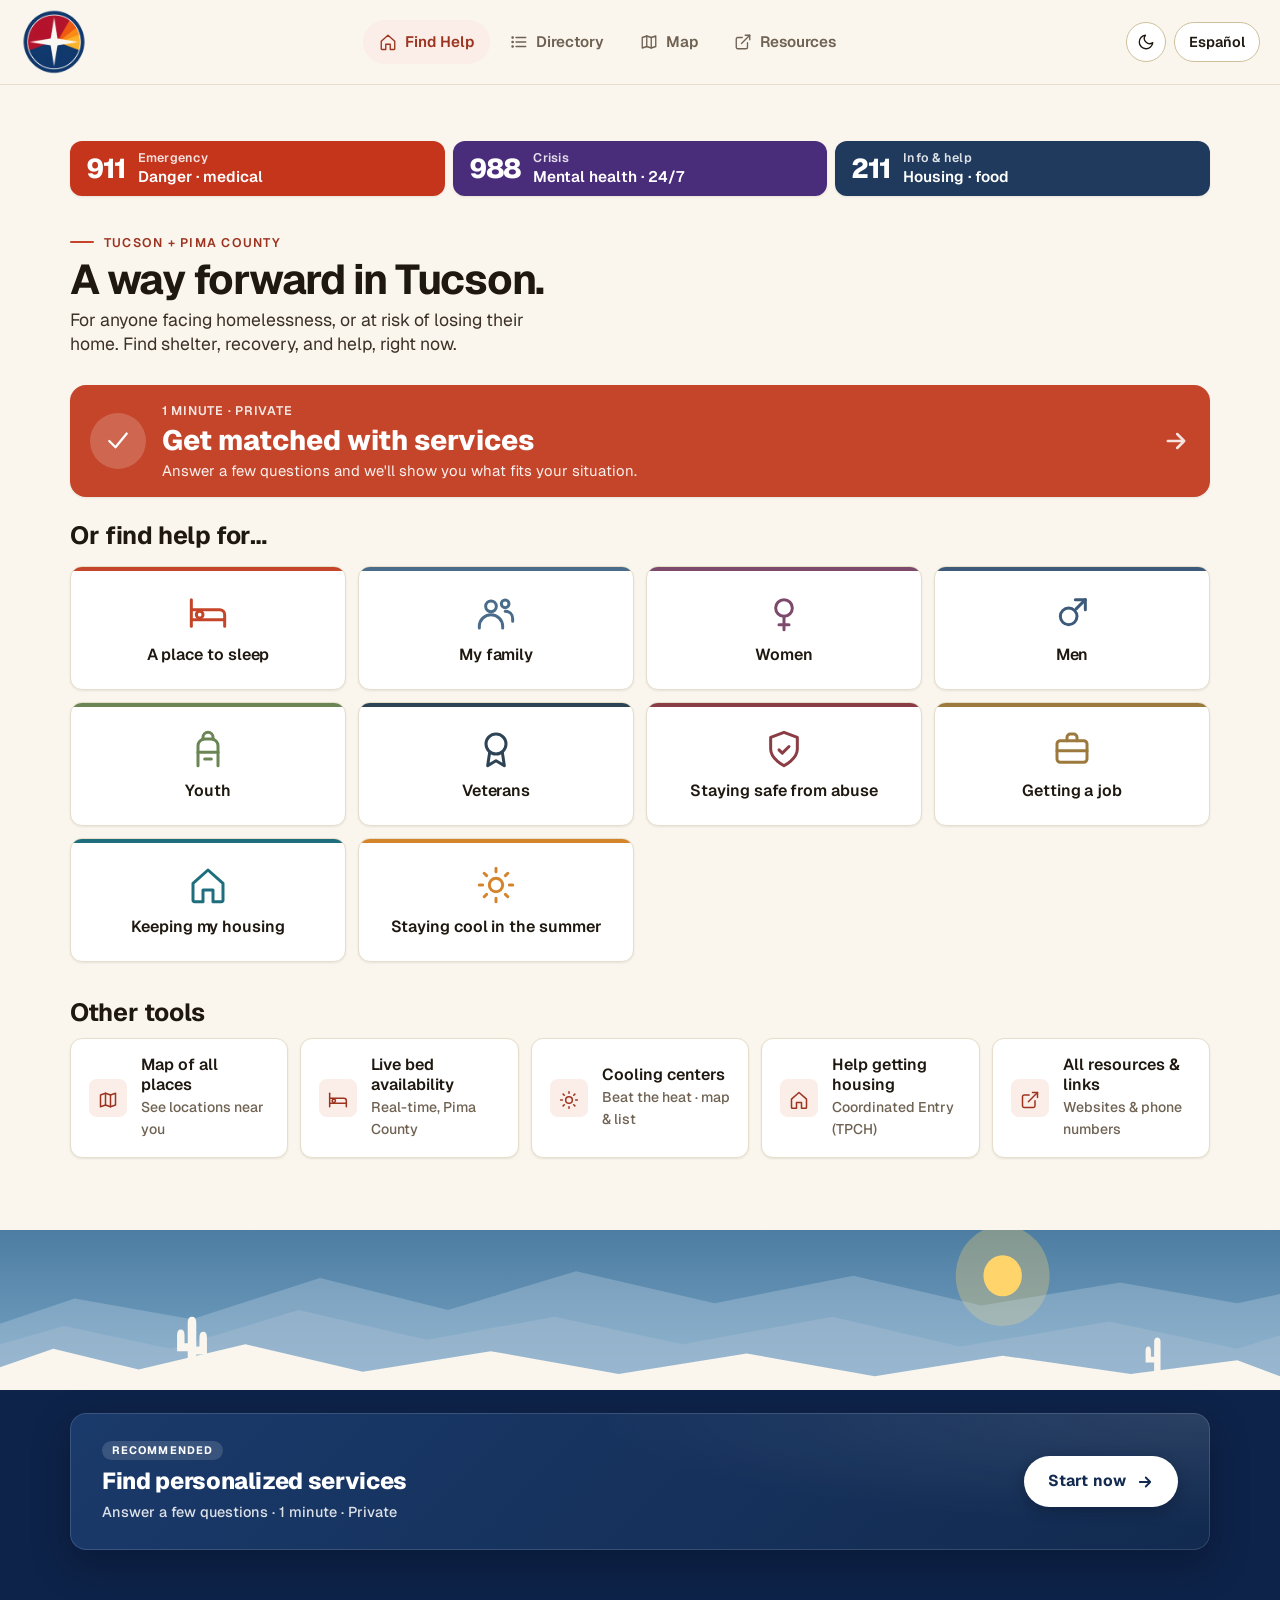
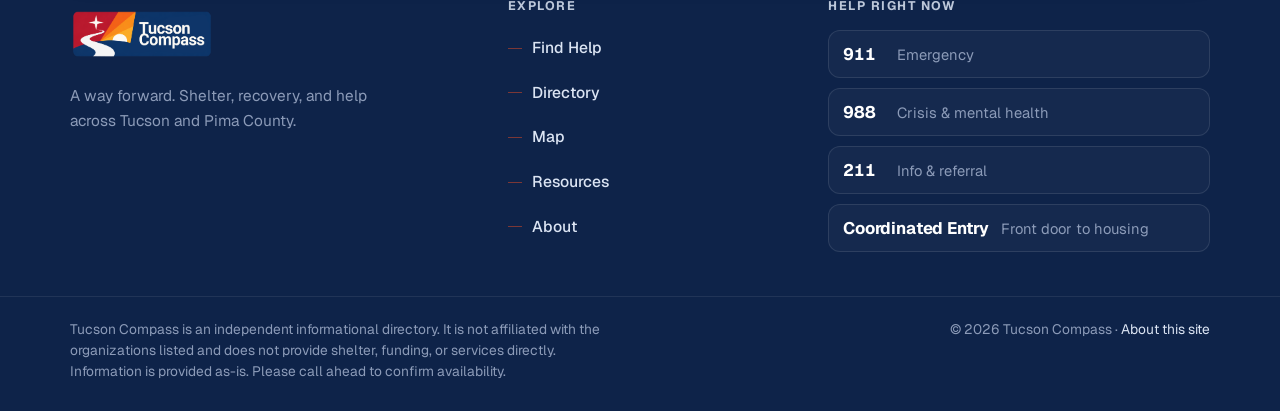
==== commit c4fd77f8: "Clarify homepage hero audience and locale Set H1 to 'A way forward in Tucson.' and add a lead line n" ====
--- a/index.html
+++ b/index.html
@@ -78,8 +78,8 @@
 
     <section class="hero" aria-labelledby="hero-title">
       <span class="eyebrow" data-i18n="home_eyebrow">Tucson + Pima County</span>
-      <h1 id="hero-title" data-i18n="home_hero_h1">A way forward.</h1>
-      <p class="lead" data-i18n="home_hero_lead">Find shelter, recovery, and help, right now.</p>
+      <h1 id="hero-title" data-i18n="home_hero_h1">A way forward in Tucson.</h1>
+      <p class="lead" data-i18n="home_hero_lead">For anyone facing homelessness, or at risk of losing their home. Find shelter, recovery, and help, right now.</p>
     </section>
 
     <!-- Primary path: take the questionnaire. Big, unambiguous CTA. -->
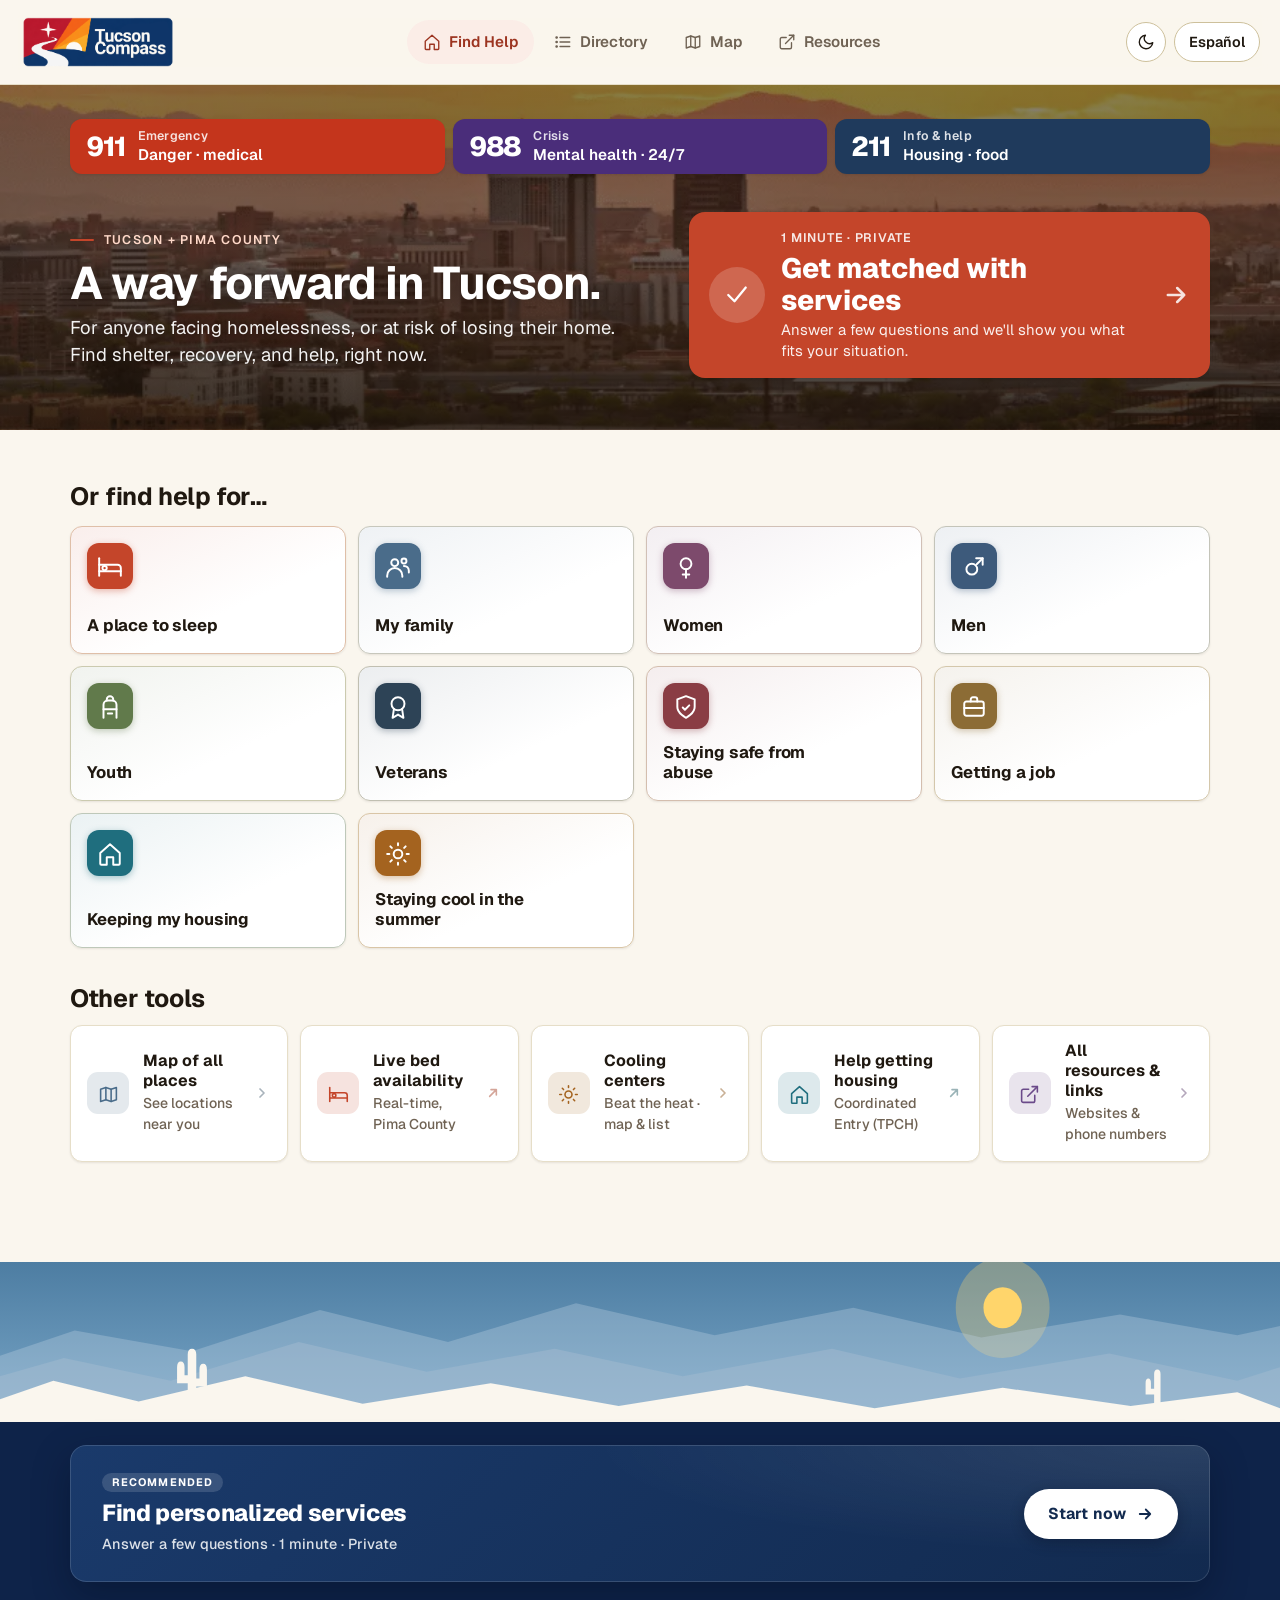
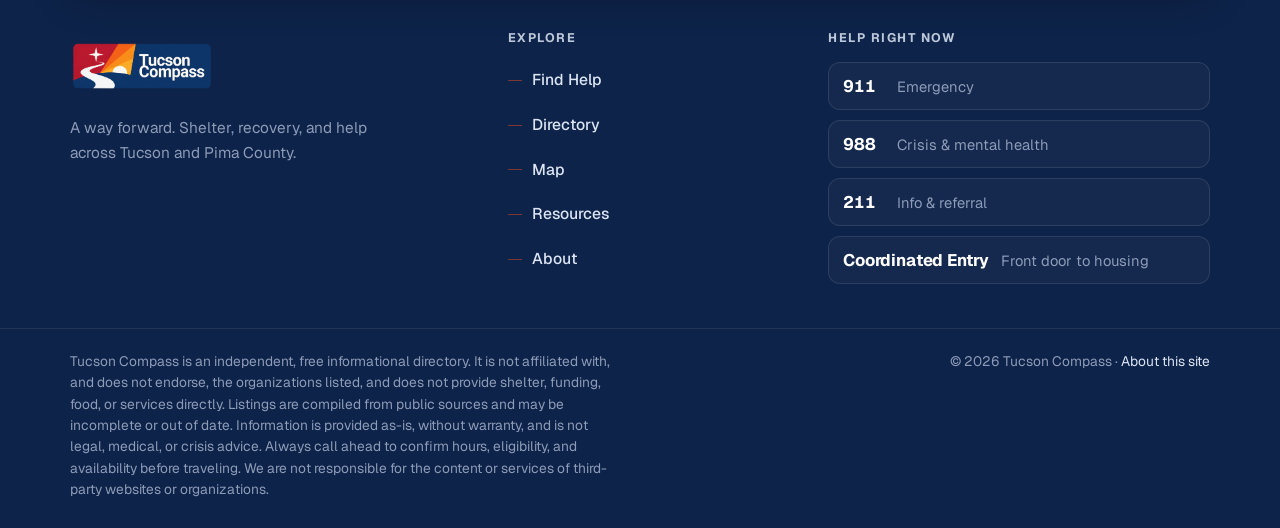
==== commit aad0ae0a: "Accessibility pass plus pending content, data, and asset updates Accessibility: - Fix call-button co" ====
--- a/index.html
+++ b/index.html
@@ -14,7 +14,7 @@
   <link rel="preconnect" href="https://fonts.googleapis.com" />
   <link rel="preconnect" href="https://fonts.gstatic.com" crossorigin />
   <link rel="stylesheet" href="https://fonts.googleapis.com/css2?family=Geist:wght@400;500;600;700;800;900&display=swap" />
-  <link rel="stylesheet" href="css/styles.css?v=39" />
+  <link rel="stylesheet" href="css/styles.css?v=46" />
   <script>(function(){try{var t=localStorage.getItem('tw.theme');if(t==='light'||t==='dark')document.documentElement.setAttribute('data-theme',t);}catch(e){}})();</script>
 </head>
 <body data-page="home">
@@ -31,7 +31,7 @@
         </picture>
         <span class="brand__name">Tucson Compass</span>
       </a>
-      <nav class="nav-primary" aria-label="Primary">
+      <nav class="nav-primary" aria-label="Primary" data-i18n-aria-label="aria_nav_primary">
         <ul>
           <li><a href="index.html" aria-current="page"><i data-icon="home"></i><span data-i18n="nav_find_help">Find Help</span></a></li>
           <li><a href="directory.html"><i data-icon="list"></i><span data-i18n="nav_directory">Directory</span></a></li>
@@ -49,51 +49,59 @@
     </div>
   </header>
 
-  <main id="main" class="container home-main">
-
-    <!-- Emergency strip — unmistakable, no reading required -->
-    <div class="urgent-strip" role="group" aria-label="Emergency numbers">
-      <a class="urgent-tile urgent-tile--911" href="tel:911">
-        <span class="urgent-tile__num">911</span>
-        <span class="urgent-tile__body">
-          <span class="urgent-tile__label" data-i18n="home_emergency_label">Emergency</span>
-          <span class="urgent-tile__desc" data-i18n="home_emergency_desc">Danger or medical</span>
-        </span>
-      </a>
-      <a class="urgent-tile urgent-tile--988" href="tel:988">
-        <span class="urgent-tile__num">988</span>
-        <span class="urgent-tile__body">
-          <span class="urgent-tile__label" data-i18n="home_988_label">Crisis</span>
-          <span class="urgent-tile__desc" data-i18n="home_988_desc">Mental health · 24/7</span>
-        </span>
-      </a>
-      <a class="urgent-tile urgent-tile--211" href="tel:211">
-        <span class="urgent-tile__num">211</span>
-        <span class="urgent-tile__body">
-          <span class="urgent-tile__label" data-i18n="home_211_label">Info & referral</span>
-          <span class="urgent-tile__desc" data-i18n="home_211_desc">Housing, food, help</span>
-        </span>
-      </a>
-    </div>
-
-    <section class="hero" aria-labelledby="hero-title">
-      <span class="eyebrow" data-i18n="home_eyebrow">Tucson + Pima County</span>
-      <h1 id="hero-title" data-i18n="home_hero_h1">A way forward in Tucson.</h1>
-      <p class="lead" data-i18n="home_hero_lead">For anyone facing homelessness, or at risk of losing their home. Find shelter, recovery, and help, right now.</p>
+  <main id="main" class="home-main">
+
+    <!-- Hero: downtown Tucson skyline behind the emergency numbers, the
+         headline, and the primary "get matched" call to action. -->
+    <section class="home-hero" aria-labelledby="hero-title">
+      <div class="home-hero__inner container">
+
+        <!-- Emergency strip — unmistakable, no reading required -->
+        <div class="urgent-strip" role="group" aria-label="Emergency numbers" data-i18n-aria-label="aria_emergency_numbers">
+          <a class="urgent-tile urgent-tile--911" href="tel:911">
+            <span class="urgent-tile__num">911</span>
+            <span class="urgent-tile__body">
+              <span class="urgent-tile__label" data-i18n="home_emergency_label">Emergency</span>
+              <span class="urgent-tile__desc" data-i18n="home_emergency_desc">Danger or medical</span>
+            </span>
+          </a>
+          <a class="urgent-tile urgent-tile--988" href="tel:988">
+            <span class="urgent-tile__num">988</span>
+            <span class="urgent-tile__body">
+              <span class="urgent-tile__label" data-i18n="home_988_label">Crisis</span>
+              <span class="urgent-tile__desc" data-i18n="home_988_desc">Mental health · 24/7</span>
+            </span>
+          </a>
+          <a class="urgent-tile urgent-tile--211" href="tel:211">
+            <span class="urgent-tile__num">211</span>
+            <span class="urgent-tile__body">
+              <span class="urgent-tile__label" data-i18n="home_211_label">Info & referral</span>
+              <span class="urgent-tile__desc" data-i18n="home_211_desc">Housing, food, help</span>
+            </span>
+          </a>
+        </div>
+
+        <div class="home-hero__copy">
+          <span class="eyebrow" data-i18n="home_eyebrow">Tucson + Pima County</span>
+          <h1 id="hero-title" data-i18n="home_hero_h1">A way forward in Tucson.</h1>
+          <p class="lead" data-i18n="home_hero_lead">For anyone facing homelessness, or at risk of losing their home. Find shelter, recovery, and help, right now.</p>
+        </div>
+
+        <!-- Primary path: take the questionnaire. Big, unambiguous CTA. -->
+        <a href="match.html" class="match-cta">
+          <span class="match-cta__icon"><i data-icon="check"></i></span>
+          <span class="match-cta__body">
+            <span class="match-cta__eyebrow" data-i18n="home_match_cta_eyebrow">Recommended · 1 minute · Private</span>
+            <span class="match-cta__title" id="match-cta-title" data-i18n="home_match_cta_title">Get matched with services</span>
+            <span class="match-cta__sub" data-i18n="home_match_cta_sub">Answer a few questions and we'll show you what fits your situation.</span>
+          </span>
+          <span class="match-cta__arrow" aria-hidden="true"><i data-icon="arrow-right"></i></span>
+        </a>
+
+      </div>
     </section>
 
-    <!-- Primary path: take the questionnaire. Big, unambiguous CTA. -->
-    <section aria-labelledby="match-cta-title">
-      <a href="match.html" class="match-cta">
-        <span class="match-cta__icon"><i data-icon="check"></i></span>
-        <span class="match-cta__body">
-          <span class="match-cta__eyebrow" data-i18n="home_match_cta_eyebrow">Recommended · 1 minute · Private</span>
-          <span class="match-cta__title" id="match-cta-title" data-i18n="home_match_cta_title">Get matched with services</span>
-          <span class="match-cta__sub" data-i18n="home_match_cta_sub">Answer a few questions and we'll show you what fits your situation.</span>
-        </span>
-        <span class="match-cta__arrow" aria-hidden="true"><i data-icon="arrow-right"></i></span>
-      </a>
-    </section>
+    <div class="container home-content">
 
     <!-- Alternate path: browse by category for users who already know what they need. -->
     <section aria-labelledby="need-title">
@@ -158,35 +166,37 @@
     <section aria-labelledby="tools-title">
       <h2 id="tools-title" data-i18n="home_tools_h2">Other tools</h2>
       <div class="tools-row">
-        <a class="tool-tile" href="map.html">
+        <a class="tool-tile" href="map.html" style="--c: var(--cat-family)">
           <span class="tool-tile__icon"><i data-icon="map"></i></span>
           <span>
             <span class="tool-tile__label" data-i18n="tool_map_label">Map of all places</span>
             <span class="tool-tile__sub" data-i18n="tool_map_sub">See locations near you</span>
           </span>
         </a>
-        <a class="tool-tile" href="https://pimamaps.maps.arcgis.com/apps/dashboards/ca4fb93ec7014433b14e39a909873bd7" target="_blank" rel="noopener">
+        <a class="tool-tile" href="https://pimamaps.maps.arcgis.com/apps/dashboards/ca4fb93ec7014433b14e39a909873bd7" target="_blank" rel="noopener" style="--c: var(--cat-emergency)">
           <span class="tool-tile__icon"><i data-icon="bed"></i></span>
           <span>
             <span class="tool-tile__label" data-i18n="tool_beds_label">Live bed availability</span>
             <span class="tool-tile__sub" data-i18n="tool_beds_sub">Real-time, Pima County</span>
           </span>
-        </a>
-        <a class="tool-tile" href="resources.html#g-shelter">
+          <span class="sr-only" data-i18n="opens_new_tab">opens in a new tab</span>
+        </a>
+        <a class="tool-tile" href="resources.html#g-cooling" style="--c: var(--cat-heat)">
           <span class="tool-tile__icon"><i data-icon="sun"></i></span>
           <span>
             <span class="tool-tile__label" data-i18n="tool_cooling_label">Cooling centers</span>
             <span class="tool-tile__sub" data-i18n="tool_cooling_sub">Beat the heat · map &amp; list</span>
           </span>
         </a>
-        <a class="tool-tile" href="https://tpch.net/coordinated-entry-for-homeless-services/" target="_blank" rel="noopener">
+        <a class="tool-tile" href="https://tpch.net/coordinated-entry-for-homeless-services/" target="_blank" rel="noopener" style="--c: var(--cat-prevention)">
           <span class="tool-tile__icon"><i data-icon="home"></i></span>
           <span>
             <span class="tool-tile__label" data-i18n="tool_ce_label">Help getting housing</span>
             <span class="tool-tile__sub" data-i18n="tool_ce_sub">Coordinated Entry (TPCH)</span>
           </span>
-        </a>
-        <a class="tool-tile" href="resources.html">
+          <span class="sr-only" data-i18n="opens_new_tab">opens in a new tab</span>
+        </a>
+        <a class="tool-tile" href="resources.html" style="--c: var(--cat-civic)">
           <span class="tool-tile__icon"><i data-icon="external"></i></span>
           <span>
             <span class="tool-tile__label" data-i18n="tool_links_label">All resources &amp; links</span>
@@ -195,6 +205,8 @@
         </a>
       </div>
     </section>
+
+    </div>
   </main>
 
   <footer class="site-footer">
@@ -255,14 +267,14 @@
               <li><a href="tel:911"><strong>911</strong><span data-i18n="footer_emergency_short">Emergency</span></a></li>
               <li><a href="tel:988"><strong>988</strong><span data-i18n="footer_988_short">Crisis &amp; mental health</span></a></li>
               <li><a href="tel:211"><strong>211</strong><span data-i18n="footer_211_short">Info &amp; referral</span></a></li>
-              <li><a href="https://tpch.net/coordinated-entry-for-homeless-services/" target="_blank" rel="noopener"><strong data-i18n="footer_ce_short">Coordinated Entry</strong><span data-i18n="footer_ce_sub">Front door to housing</span></a></li>
+              <li><a href="https://tpch.net/coordinated-entry-for-homeless-services/" target="_blank" rel="noopener"><strong data-i18n="footer_ce_short">Coordinated Entry</strong><span data-i18n="footer_ce_sub">Front door to housing</span><span class="sr-only" data-i18n="opens_new_tab">opens in a new tab</span></a></li>
             </ul>
           </div>
         </div>
       </div>
       <div class="site-footer__bottom">
         <div class="container site-footer__bottom-row">
-          <p class="site-footer__disclaimer" data-i18n="footer_disclaimer">Tucson Compass is an independent informational directory. It is not affiliated with the organizations listed and does not provide shelter, funding, or services directly. Information is provided as-is. Please call ahead to confirm availability.</p>
+          <p class="site-footer__disclaimer" data-i18n="footer_disclaimer">Tucson Compass is an independent, free informational directory. It is not affiliated with, and does not endorse, the organizations listed, and does not provide shelter, funding, food, or services directly. Listings are compiled from public sources and may be incomplete or out of date. Information is provided as-is, without warranty, and is not legal, medical, or crisis advice. Always call ahead to confirm hours, eligibility, and availability before traveling. We are not responsible for the content or services of third-party websites or organizations.</p>
           <p class="site-footer__copy">&copy; 2026 Tucson Compass &middot; <a href="about.html" data-i18n="footer_about_link">About this site</a></p>
         </div>
       </div>
@@ -270,6 +282,6 @@
   </footer>
 
   <script src="js/icons.js?v=20"></script>
-  <script src="js/app.js?v=22"></script>
+  <script src="js/app.js?v=23"></script>
 </body>
 </html>
--- a/css/styles.css
+++ b/css/styles.css
@@ -92,16 +92,17 @@
   --cat-family:            #4a6c8a;
   --cat-women:             #7d4a6c;
   --cat-men:               #3d5a7b;
-  --cat-youth:             #6b8554;
+  --cat-youth:             #617a4b;
+  --cat-food:              #398050;
   --cat-veterans:          #2d4356;
   --cat-domestic_violence: #8a3d44;
-  --cat-employment:        #9c7a3d;
+  --cat-employment:        #8c6c35;
   --cat-outreach:          #5a6273;
   --cat-civic:             #6b4a8a;
   --cat-drop_in:           #3a7d6d;
   --cat-coordinated_entry: #8a5e3a;
   --cat-prevention:        #1f6e7e;
-  --cat-heat:              #d4842b;
+  --cat-heat:              #a4631f;
 
   /* Type — Geist with system fallback */
   --font-sans: 'Geist', system-ui, -apple-system, "Segoe UI", Roboto, "Helvetica Neue", Arial, sans-serif;
@@ -409,8 +410,8 @@
 }
 @media (min-width: 980px) {
   .site-header__row { flex-wrap: nowrap; gap: 24px; min-height: 84px; }
-  .brand { padding: 6px 0; }
-  .brand__logo { height: 68px; width: auto; }
+  .brand { padding: 2px 0; }
+  .brand__logo { height: 78px; width: auto; }
   .brand__name { display: none; }
 }
 
@@ -793,6 +794,16 @@
 }
 .card__addr svg { width: 16px; height: 16px; flex: 0 0 16px; margin-top: 2px; color: var(--ink-muted); }
 .card__addr--confidential { font-style: italic; color: var(--ink-muted); }
+.card__dist {
+  display: inline-flex;
+  align-items: center;
+  gap: 6px;
+  font-size: 0.85rem;
+  font-weight: 600;
+  color: var(--c, var(--ink-muted));
+  margin-bottom: 8px;
+}
+.card__dist svg { width: 15px; height: 15px; flex: 0 0 15px; }
 @media (min-width: 640px) {
   .card__addr { font-size: 0.96rem; margin-bottom: 12px; line-height: 1.4; }
   .card__addr svg { width: 18px; height: 18px; flex: 0 0 18px; }
@@ -969,6 +980,80 @@
   .hero { margin-bottom: 28px; }
   .hero h1 { font-size: clamp(2rem, 5vw, 2.6rem); margin-bottom: 6px; }
   .hero .lead { font-size: 1.1rem; }
+}
+
+/* Full-bleed home hero — the downtown Tucson skyline sits behind the
+   emergency numbers, the headline, and the primary CTA. main.home-main drops
+   the .container wrapper so this section spans the viewport; the inner
+   .container keeps the copy aligned with the content below. */
+.home-hero {
+  position: relative;
+  isolation: isolate;
+  background-color: var(--bg-deep);
+  background-image:
+    linear-gradient(180deg, rgba(18,13,8,0.50) 0%, rgba(18,13,8,0.58) 50%, rgba(18,13,8,0.82) 100%),
+    url("../images/downtown-tucson-sunset.webp");
+  background-size: cover;
+  background-position: center 62%;
+  background-repeat: no-repeat;
+}
+/* Desktop hero is short and wide, so `cover` crops to the foreground and
+   loses the skyline — raise the focal point to keep downtown in frame. */
+@media (min-width: 720px) {
+  .home-hero { background-position: center 48%; }
+}
+.home-hero__inner {
+  padding-top: 22px;
+  padding-bottom: 36px;
+}
+@media (min-width: 720px) {
+  .home-hero__inner { padding-top: 34px; padding-bottom: 52px; }
+}
+.home-hero .urgent-strip { margin-bottom: 28px; }
+.home-hero__copy { margin-bottom: 20px; max-width: 640px; }
+
+/* Desktop: set the headline + lead beside the primary CTA so the hero reads
+   in one glance and the page reaches the content below sooner. The emergency
+   strip stays full-width across the top of the grid. */
+@media (min-width: 880px) {
+  .home-hero__inner {
+    display: grid;
+    grid-template-columns: 1.05fr 0.95fr;
+    column-gap: 44px;
+    align-items: center;
+  }
+  .home-hero .urgent-strip { grid-column: 1 / -1; margin-bottom: 38px; }
+  .home-hero__copy { margin-bottom: 0; max-width: none; }
+  .home-hero .match-cta { align-self: center; }
+}
+.home-hero .eyebrow {
+  color: #ffd9c9;
+  margin-bottom: 10px;
+}
+.home-hero .eyebrow::before { background: var(--accent); }
+.home-hero h1 {
+  color: #fff;
+  font-size: clamp(2rem, 6vw, 2.85rem);
+  letter-spacing: -0.02em;
+  margin: 0 0 8px;
+  text-shadow: 0 1px 18px rgba(0,0,0,0.38);
+}
+.home-hero .lead {
+  color: rgba(255,255,255,0.94);
+  font-size: 1.08rem;
+  line-height: 1.45;
+  max-width: 48ch;
+  margin: 0;
+  text-shadow: 0 1px 12px rgba(0,0,0,0.40);
+}
+@media (min-width: 640px) {
+  .home-hero .lead { font-size: 1.15rem; }
+}
+.home-hero .match-cta { margin: 0; }
+/* Content below the hero (browse + tools) regains the normal page rhythm. */
+.home-content { padding-top: 28px; padding-bottom: 4px; }
+@media (min-width: 720px) {
+  .home-content { padding-top: 44px; }
 }
 
 /* Emergency strip — direct, contained, calmer than before */
@@ -1088,62 +1173,93 @@
   .need-grid { grid-template-columns: repeat(4, 1fr); margin-bottom: 36px; }
 }
 
+/* Category tiles — left-aligned and editorial, not centered icon-over-label.
+   Each tile wears its category color as a filled icon badge plus a faint
+   background wash, so the grid reads as a designed set rather than a stack
+   of identical cards. */
 .need-tile {
+  --icon-arrow: url("data:image/svg+xml,%3Csvg%20xmlns='http://www.w3.org/2000/svg'%20viewBox='0%200%2024%2024'%20fill='none'%20stroke='%23000'%20stroke-width='2.6'%20stroke-linecap='round'%20stroke-linejoin='round'%3E%3Cpath%20d='M5%2012h14M13%206l6%206-6%206'/%3E%3C/svg%3E");
   position: relative;
   display: flex;
   flex-direction: column;
-  align-items: center;
-  justify-content: center;
-  gap: 8px;
-  padding: 16px 10px 14px;
-  min-height: 104px;
-  background: var(--bg-elev);
+  align-items: flex-start;
+  gap: 12px;
+  padding: 14px 14px 15px;
+  min-height: 112px;
+  background:
+    linear-gradient(155deg,
+      color-mix(in srgb, var(--cat, var(--accent)) 9%, var(--bg-elev)) 0%,
+      var(--bg-elev) 62%);
   color: var(--ink);
   text-decoration: none;
-  border: 1px solid var(--border);
+  border: 1px solid color-mix(in srgb, var(--cat, var(--accent)) 20%, var(--border));
   border-radius: var(--radius);
-  text-align: center;
-  font-weight: 600;
+  text-align: left;
+  font-weight: 700;
   overflow: hidden;
-  transition: transform .18s ease, box-shadow .18s ease, border-color .18s ease;
+  transition: transform .16s ease, box-shadow .16s ease, border-color .16s ease, background .16s ease;
   box-shadow: var(--shadow-sm);
 }
 @media (min-width: 560px) {
-  .need-tile { gap: 12px; padding: 20px 14px 18px; min-height: 124px; }
+  .need-tile { gap: 14px; padding: 16px 16px 17px; min-height: 128px; }
 }
 .need-tile:hover {
   transform: translateY(-3px);
   box-shadow: var(--shadow-md);
   border-color: var(--cat, var(--accent));
+  background:
+    linear-gradient(155deg,
+      color-mix(in srgb, var(--cat, var(--accent)) 15%, var(--bg-elev)) 0%,
+      var(--bg-elev) 70%);
   text-decoration: none;
 }
-.need-tile:active { transform: translateY(0); }
-.need-tile__bar {
+.need-tile:active { transform: translateY(-1px); }
+/* hover arrow — quiet directional cue, top-right */
+.need-tile::after {
+  content: "";
   position: absolute;
-  top: 0; left: 0; right: 0;
-  height: 4px;
+  top: 16px;
+  right: 14px;
+  width: 16px;
+  height: 16px;
   background: var(--cat, var(--accent));
-}
+  -webkit-mask: var(--icon-arrow) center / contain no-repeat;
+  mask: var(--icon-arrow) center / contain no-repeat;
+  opacity: 0;
+  transform: translateX(-4px);
+  transition: opacity .16s ease, transform .16s ease;
+}
+.need-tile:hover::after { opacity: 1; transform: translateX(0); }
+/* the top accent bar is gone — the icon badge carries the color now */
+.need-tile__bar { display: none; }
 .need-tile__icon {
-  width: 30px;
-  height: 30px;
-  color: var(--cat, var(--accent));
-  flex: 0 0 30px;
+  width: 42px;
+  height: 42px;
+  flex: 0 0 42px;
   display: inline-flex;
   align-items: center;
   justify-content: center;
+  border-radius: 12px;
+  background: var(--cat, var(--accent));
+  color: #fff;
+  box-shadow: 0 2px 7px color-mix(in srgb, var(--cat, var(--accent)) 38%, transparent);
 }
 @media (min-width: 560px) {
-  .need-tile__icon { width: 40px; height: 40px; flex: 0 0 40px; }
-}
-.need-tile__icon svg { width: 100%; height: 100%; }
+  .need-tile__icon { width: 46px; height: 46px; flex: 0 0 46px; }
+}
+.need-tile__icon svg { width: 24px; height: 24px; }
+@media (min-width: 560px) {
+  .need-tile__icon svg { width: 26px; height: 26px; }
+}
 .need-tile__label {
-  font-size: 0.92rem;
-  line-height: 1.15;
-  letter-spacing: -0.005em;
+  font-size: 0.96rem;
+  line-height: 1.2;
+  letter-spacing: -0.01em;
+  margin-top: auto;
+  max-width: 14ch;
 }
 @media (min-width: 560px) {
-  .need-tile__label { font-size: 1rem; line-height: 1.2; }
+  .need-tile__label { font-size: 1.04rem; }
 }
 
 /* Tools row */
@@ -1158,11 +1274,19 @@
 @media (min-width: 1100px) {
   .tools-row { grid-template-columns: repeat(5, 1fr); }
 }
+/* Tool tiles — secondary to the category grid, so they stay as quiet rows
+   rather than bold cards: a soft per-tool color chip, and a trailing mark
+   that signals where the link goes (chevron in-site, ↗ for new-tab links). */
 .tool-tile {
+  --c: var(--accent);
+  --tool-chev: url("data:image/svg+xml,%3Csvg%20xmlns='http://www.w3.org/2000/svg'%20viewBox='0%200%2024%2024'%20fill='none'%20stroke='%23000'%20stroke-width='2.6'%20stroke-linecap='round'%20stroke-linejoin='round'%3E%3Cpath%20d='M9%206l6%206-6%206'/%3E%3C/svg%3E");
+  --tool-ext: url("data:image/svg+xml,%3Csvg%20xmlns='http://www.w3.org/2000/svg'%20viewBox='0%200%2024%2024'%20fill='none'%20stroke='%23000'%20stroke-width='2.4'%20stroke-linecap='round'%20stroke-linejoin='round'%3E%3Cpath%20d='M7%2017L17%207M9%207h8v8'/%3E%3C/svg%3E");
+  --tool-mark: var(--tool-chev);
+  position: relative;
   display: flex;
   align-items: center;
   gap: 14px;
-  padding: 16px 18px;
+  padding: 15px 40px 15px 16px;
   background: var(--bg-elev);
   border: 1px solid var(--border);
   border-radius: var(--radius);
@@ -1170,28 +1294,44 @@
   text-decoration: none;
   min-height: 76px;
   box-shadow: var(--shadow-sm);
-  transition: transform .12s ease, box-shadow .15s ease, border-color .15s ease;
+  transition: transform .14s ease, box-shadow .15s ease, border-color .15s ease;
 }
 .tool-tile:hover {
-  transform: translateY(-1px);
+  transform: translateY(-2px);
   box-shadow: var(--shadow-md);
-  border-color: var(--border-strong);
+  border-color: color-mix(in srgb, var(--c) 50%, var(--border));
   text-decoration: none;
 }
+.tool-tile[target="_blank"] { --tool-mark: var(--tool-ext); }
+.tool-tile::after {
+  content: "";
+  position: absolute;
+  top: 50%;
+  right: 14px;
+  width: 16px;
+  height: 16px;
+  transform: translateY(-50%) translateX(-3px);
+  background: color-mix(in srgb, var(--c) 70%, var(--ink-muted));
+  -webkit-mask: var(--tool-mark) center / contain no-repeat;
+  mask: var(--tool-mark) center / contain no-repeat;
+  opacity: 0.5;
+  transition: opacity .15s ease, transform .15s ease;
+}
+.tool-tile:hover::after { opacity: 1; transform: translateY(-50%) translateX(0); }
 .tool-tile__icon {
-  width: 38px;
-  height: 38px;
-  flex: 0 0 38px;
+  width: 42px;
+  height: 42px;
+  flex: 0 0 42px;
   display: inline-flex;
   align-items: center;
   justify-content: center;
-  background: var(--accent-soft);
-  color: var(--accent-deep);
-  border-radius: var(--radius-sm);
-}
-.tool-tile__icon svg { width: 20px; height: 20px; }
+  background: color-mix(in srgb, var(--c) 15%, var(--bg-elev));
+  color: var(--c);
+  border-radius: 11px;
+}
+.tool-tile__icon svg { width: 21px; height: 21px; }
 .tool-tile__label {
-  font-weight: 600;
+  font-weight: 700;
   font-size: 1rem;
   display: block;
   line-height: 1.25;
@@ -1382,7 +1522,11 @@
   .lead--tight { font-size: 1rem; margin-bottom: 12px; color: var(--ink-soft); }
 }
 
-/* Hotline callout — for confidential-location 24/7 resources */
+/* Hotline callout — for confidential-location 24/7 resources.
+   On phones this same markup is reused inside a modal (see .modal), where the
+   .act buttons stay as big filled tap targets. The desktop block below is
+   deliberately flatter: one panel, no nested cards, phone numbers as quiet
+   inline rows rather than saturated button bars. */
 .hotline-block {
   background: var(--accent-soft);
   border: 1px solid color-mix(in srgb, var(--accent) 22%, var(--border));
@@ -1441,8 +1585,202 @@
 .hotline-card__actions { display: grid; gap: 6px; }
 .hotline-card__actions .act { min-height: 48px; padding: 10px 12px; }
 
-/* Controls row — filter chips + locate-me */
+/* Desktop ≥640px: flatten the block so it stops reading as boxes-in-boxes.
+   Drop the inner card chrome and turn each phone into a clean, scannable row
+   (accent icon · small label · number link) instead of a filled red bar.
+   These overrides apply only to the desktop .hotline-block, never the modal. */
+@media (min-width: 640px) {
+  .hotline-block__head { margin-bottom: 4px; }
+  .hotline-block__items {
+    column-gap: 40px;
+    row-gap: 0;
+  }
+  /* Hairline + spacing separates entries; no card outline needed. The first
+     row in each column drops its top rule (it sits right under the header). */
+  .hotline-block .hotline-card {
+    background: none;
+    border: 0;
+    border-top: 1px solid color-mix(in srgb, var(--accent) 18%, var(--border));
+    border-radius: 0;
+    padding: 16px 0;
+    gap: 8px;
+  }
+  .hotline-block__items > .hotline-card:nth-child(1),
+  .hotline-block__items > .hotline-card:nth-child(2) {
+    border-top: 0;
+    padding-top: 8px;
+  }
+  .hotline-block .hotline-card__name { font-size: 1.02rem; }
+  .hotline-block .hotline-card__actions { gap: 0; }
+  /* Phone rows: quiet text links, not buttons. */
+  .hotline-block .hotline-card__actions .act,
+  .hotline-block .hotline-card__actions .act--call {
+    background: none;
+    border: 0;
+    border-radius: 0;
+    box-shadow: none;
+    color: var(--ink);
+    min-height: 0;
+    padding: 6px 0;
+    gap: 11px;
+  }
+  .hotline-block .hotline-card__actions .act:hover {
+    background: none;
+    box-shadow: none;
+  }
+  .hotline-block .hotline-card__actions .act svg {
+    width: 17px;
+    height: 17px;
+    flex: 0 0 17px;
+    color: var(--accent);
+  }
+  .hotline-block .hotline-card__actions .act__label {
+    color: var(--ink-muted);
+    opacity: 1;
+  }
+  .hotline-block .hotline-card__actions .act--call .act__val {
+    color: var(--accent);
+  }
+  .hotline-block .hotline-card__actions .act:hover .act__val {
+    text-decoration: underline;
+  }
+}
+
+/* Two-axis filter as a fill-in-the-blank sentence: "I am a [▾] looking for
+   [▾]". Custom listbox (.tw-select) so the open menu is fully branded. The
+   trigger lights up with the accent + the selection's icon once a real value
+   is chosen. */
+.map-filters {
+  display: flex;
+  flex-wrap: wrap;
+  align-items: center;
+  gap: 10px 14px;
+}
+.map-filter-part {
+  display: inline-flex;
+  align-items: center;
+  gap: 9px;
+  font-size: 0.98rem;
+  font-weight: 600;
+  color: var(--ink-soft);
+}
+.map-filter-part__lead {
+  white-space: nowrap;
+  letter-spacing: -0.01em;
+}
+
+/* --- custom select --- */
+.tw-select { position: relative; display: inline-flex; }
+.tw-select__btn {
+  display: inline-flex;
+  align-items: center;
+  gap: 8px;
+  width: 100%;
+  font: inherit;
+  font-weight: 700;
+  color: var(--ink);
+  background: var(--bg-elev);
+  border: 1.5px solid var(--border-strong);
+  border-radius: var(--radius-pill);
+  padding: 10px 14px;
+  min-height: 46px;
+  cursor: pointer;
+  box-shadow: var(--shadow-sm);
+  transition: border-color .15s ease, background .15s ease, box-shadow .15s ease, color .15s ease;
+}
+.tw-select__btn:hover { border-color: var(--accent); box-shadow: var(--shadow-md); }
+.tw-select__btn:focus-visible {
+  outline: 2px solid var(--focus);
+  outline-offset: 2px;
+  border-color: var(--accent);
+  box-shadow: 0 0 0 3px color-mix(in srgb, var(--accent) 26%, transparent);
+}
+.tw-select__glyph { display: inline-flex; width: 17px; height: 17px; color: var(--accent-deep); flex: 0 0 auto; }
+.tw-select__glyph:empty { display: none; }
+.tw-select__glyph svg { width: 17px; height: 17px; }
+.tw-select__value {
+  flex: 1 1 auto;
+  text-align: left;
+  white-space: nowrap;
+  overflow: hidden;
+  text-overflow: ellipsis;
+}
+.tw-select__chev { display: inline-flex; width: 15px; height: 15px; color: var(--ink-muted); flex: 0 0 auto; }
+.tw-select__chev svg { width: 15px; height: 15px; transform: rotate(90deg); transition: transform .15s ease; }
+.tw-select.is-open .tw-select__chev svg { transform: rotate(270deg); }
+/* active = a real choice (not the "Anyone/Anything" default) */
+.tw-select[data-active="true"] .tw-select__btn {
+  border-color: var(--accent);
+  background: color-mix(in srgb, var(--accent) 11%, var(--bg-elev));
+  color: var(--accent-deep);
+}
+.tw-select[data-active="true"] .tw-select__chev { color: var(--accent-deep); }
+
+/* --- branded menu (replaces the OS popup) --- */
+.tw-select__menu {
+  position: absolute;
+  top: calc(100% + 6px);
+  left: 0;
+  z-index: 20;
+  min-width: 100%;
+  max-width: min(300px, 84vw);
+  max-height: 320px;
+  overflow-y: auto;
+  margin: 0;
+  padding: 6px;
+  list-style: none;
+  background: var(--bg-elev);
+  border: 1px solid var(--border-strong);
+  border-radius: var(--radius);
+  box-shadow: var(--shadow-lg);
+}
+.tw-select__menu[hidden] { display: none; }
+.tw-select__menu:focus-visible { outline: none; }
+.tw-select__opt {
+  display: flex;
+  align-items: center;
+  gap: 10px;
+  padding: 10px;
+  border-radius: var(--radius-sm);
+  font-weight: 600;
+  color: var(--ink);
+  white-space: nowrap;
+  cursor: pointer;
+}
+.tw-select__opt-icon { display: inline-flex; width: 18px; height: 18px; flex: 0 0 18px; color: var(--ink-muted); }
+.tw-select__opt-icon svg { width: 18px; height: 18px; }
+.tw-select__opt-label { flex: 1 1 auto; }
+.tw-select__opt-check { display: inline-flex; width: 16px; height: 16px; flex: 0 0 16px; color: var(--accent); opacity: 0; }
+.tw-select__opt-check svg { width: 16px; height: 16px; }
+.tw-select__opt.is-active { background: var(--accent-soft); }
+.tw-select__opt[aria-selected="true"] { color: var(--accent-deep); }
+.tw-select__opt[aria-selected="true"] .tw-select__opt-icon { color: var(--accent-deep); }
+.tw-select__opt[aria-selected="true"] .tw-select__opt-check { opacity: 1; }
+
+/* Phones: the inline sentence won't fit, so the two blanks sit side by side
+   as labelled fields (label over control). Saves a whole row of height vs.
+   stacking them, and the controls fill equal halves. */
+@media (max-width: 559px) {
+  .map-filters { flex-wrap: nowrap; gap: 10px; align-items: stretch; }
+  .map-filter-part {
+    flex: 1 1 0;
+    min-width: 0;
+    flex-direction: column;
+    align-items: stretch;
+    gap: 4px;
+  }
+  .map-filter-part__lead { font-size: 0.8rem; color: var(--ink-muted); }
+  .tw-select { width: 100%; }
+  /* Right-hand menu opens from the right edge so a wide list can't run off
+     the screen. */
+  .map-filter-part:last-child .tw-select__menu { left: auto; right: 0; }
+}
+
+/* Controls row — filter chips + locate-me. position/z-index lift the open
+   dropdown menu above the Leaflet map that follows it. */
 .map-controls {
+  position: relative;
+  z-index: 30;
   display: grid;
   gap: 12px;
   margin-bottom: 18px;
@@ -1481,21 +1819,17 @@
   }
   body[data-page="map"] .map-head .lead { display: none; }
 
-  body[data-page="map"] #map-filters {
+  /* Each axis row scrolls horizontally and bleeds to the screen edges so the
+     chips use the full width; the two rows stack with their labels above. */
+  body[data-page="map"] #map-filters .filter-row {
     flex-wrap: nowrap;
     overflow-x: auto;
     -webkit-overflow-scrolling: touch;
     scrollbar-width: none;
     margin: 0 -20px;
-    padding: 2px 20px 4px;
-  }
-  body[data-page="map"] #map-filters::-webkit-scrollbar { display: none; }
-  /* Fade the clipped edge so it's obvious more chips are off-screen;
-     map.js clears data-scroll-end when the row is scrolled to the end. */
-  body[data-page="map"] #map-filters:not([data-scroll-end="true"]) {
-    -webkit-mask-image: linear-gradient(to right, #000 calc(100% - 44px), transparent);
-    mask-image: linear-gradient(to right, #000 calc(100% - 44px), transparent);
-  }
+    padding: 2px 20px 2px;
+  }
+  body[data-page="map"] #map-filters .filter-row::-webkit-scrollbar { display: none; }
   /* Full-size tap targets — these chips are the page's primary control. */
   body[data-page="map"] #map-filters .chip {
     min-height: 44px;
@@ -1665,10 +1999,16 @@
   }
 }
 
-/* Phones: view-aware visibility */
+/* Phones: the Map page is map-only. The list view duplicated the Directory
+   — which is one tap away in the bottom tab bar — so the Map/List toggle and
+   the list are dropped here, giving the map its full height. (Desktop keeps
+   the side-by-side map + list, where both are visible at once.) */
 @media (max-width: 719px) {
-  .map-layout[data-view="map"] .map-layout__list { display: none; }
-  .map-layout[data-view="list"] .map-layout__map-wrap { display: none; }
+  .view-toggle { display: none; }
+  /* Higher specificity than the base `.map-layout__list { display:flex }`
+     below, which (being later in source at equal specificity) would otherwise
+     win and re-show the list. */
+  body[data-page="map"] .map-layout__list { display: none; }
 }
 
 .map-layout__map-wrap {
@@ -1953,6 +2293,28 @@
   margin-top: 2px;
   display: -webkit-box;
   -webkit-line-clamp: 1;
+  -webkit-box-orient: vertical;
+  overflow: hidden;
+}
+.map-list__hours {
+  display: flex;
+  align-items: flex-start;
+  gap: 5px;
+  font-size: 0.78rem;
+  line-height: 1.3;
+  color: var(--ink-soft);
+  margin-top: 4px;
+}
+.map-list__hours svg {
+  flex: 0 0 auto;
+  width: 13px;
+  height: 13px;
+  margin-top: 1px;
+  color: var(--c, var(--accent));
+}
+.map-list__hours span {
+  display: -webkit-box;
+  -webkit-line-clamp: 2;
   -webkit-box-orient: vertical;
   overflow: hidden;
 }
@@ -2143,6 +2505,21 @@
   line-height: 1.35;
   margin: 0;
 }
+.leaflet-popup-content .popup__hours {
+  display: flex;
+  align-items: flex-start;
+  gap: 6px;
+  font-size: 0.8rem;
+  line-height: 1.35;
+  color: var(--ink-soft);
+}
+.leaflet-popup-content .popup__hours svg {
+  flex: 0 0 auto;
+  width: 14px;
+  height: 14px;
+  margin-top: 1px;
+  color: var(--c, var(--accent));
+}
 .leaflet-popup-content .popup__meta {
   font-size: 0.78rem;
   color: var(--ink-soft);
@@ -3184,7 +3561,7 @@
 }
 
 /* Directions + share buttons on match cards */
-.match-card__dir, .match-card__share {
+.match-card__dir, .match-card__share, .match-card__site {
   display: inline-flex;
   align-items: center;
   gap: 6px;
@@ -3199,8 +3576,8 @@
   border: 1px solid var(--border-strong);
   white-space: nowrap;
 }
-.match-card__dir:hover, .match-card__share:hover { background: var(--bg-deep); }
-.match-card__dir svg, .match-card__share svg { width: 16px; height: 16px; }
+.match-card__dir:hover, .match-card__share:hover, .match-card__site:hover { background: var(--bg-deep); }
+.match-card__dir svg, .match-card__share svg, .match-card__site svg { width: 16px; height: 16px; }
 .match-card__share { background: transparent; cursor: pointer; font: inherit; }
 
 /* PWA install nudge — fixed pill at bottom, dismissible */
@@ -3745,6 +4122,53 @@
 }
 .link-card--tel .link-card__meta { color: var(--accent-deep); }
 
+/* Dual-action card: a wide "call" zone (primary) and a narrower "website"
+   zone, split by a divider, so the phone and the site are each a real,
+   separate tap target instead of the URL being unreachable text. */
+.link-card--dual {
+  padding: 0;
+  gap: 0;
+  align-items: stretch;
+  overflow: hidden;
+}
+.link-card__main {
+  display: flex;
+  align-items: flex-start;
+  gap: 12px;
+  flex: 1 1 auto;
+  min-width: 0;
+  padding: 12px 14px;
+  color: var(--ink);
+  text-decoration: none;
+  transition: background 120ms ease;
+}
+.link-card__main:hover { background: var(--bg-warm); text-decoration: none; }
+.link-card__site {
+  display: flex;
+  flex-direction: column;
+  align-items: center;
+  justify-content: center;
+  gap: 4px;
+  flex: 0 0 auto;
+  max-width: 40%;
+  padding: 8px 12px;
+  border-left: 1px solid var(--border);
+  color: var(--link);
+  font-size: 0.72rem;
+  font-weight: 700;
+  text-align: center;
+  text-decoration: none;
+  transition: background 120ms ease;
+}
+.link-card__site:hover { background: var(--bg-warm); text-decoration: none; }
+.link-card__site svg { width: 16px; height: 16px; flex: 0 0 16px; }
+.link-card__site-host {
+  max-width: 100%;
+  overflow: hidden;
+  text-overflow: ellipsis;
+  white-space: nowrap;
+}
+
 .res-note {
   margin-top: 6px;
   font-size: var(--fs-small);
@@ -3879,7 +4303,7 @@
   }
   .match-card__call svg { display: none !important; }
   .match-card__call::before { content: "Tel: "; }
-  .match-card__dir, .match-card__share, .match-card__more { display: none !important; }
+  .match-card__dir, .match-card__share, .match-card__site, .match-card__more { display: none !important; }
 
   .match-disclaimer {
     background: #fff !important;
@@ -3922,6 +4346,20 @@
     margin-top: 1pt !important;
     white-space: normal !important;
   }
+  .link-card__main { display: block !important; padding: 0 !important; }
+  .link-card__site {
+    display: block !important;
+    border: none !important;
+    padding: 0 !important;
+    margin-top: 1pt !important;
+    max-width: none !important;
+    font-size: 9pt !important;
+    font-weight: 400 !important;
+    color: #333 !important;
+    text-align: left !important;
+  }
+  .link-card__site svg { display: none !important; }
+  .link-card__site-host { white-space: normal !important; }
   .res-note { font-size: 8pt !important; color: #333 !important; }
   .res-note svg { display: none !important; }
 }
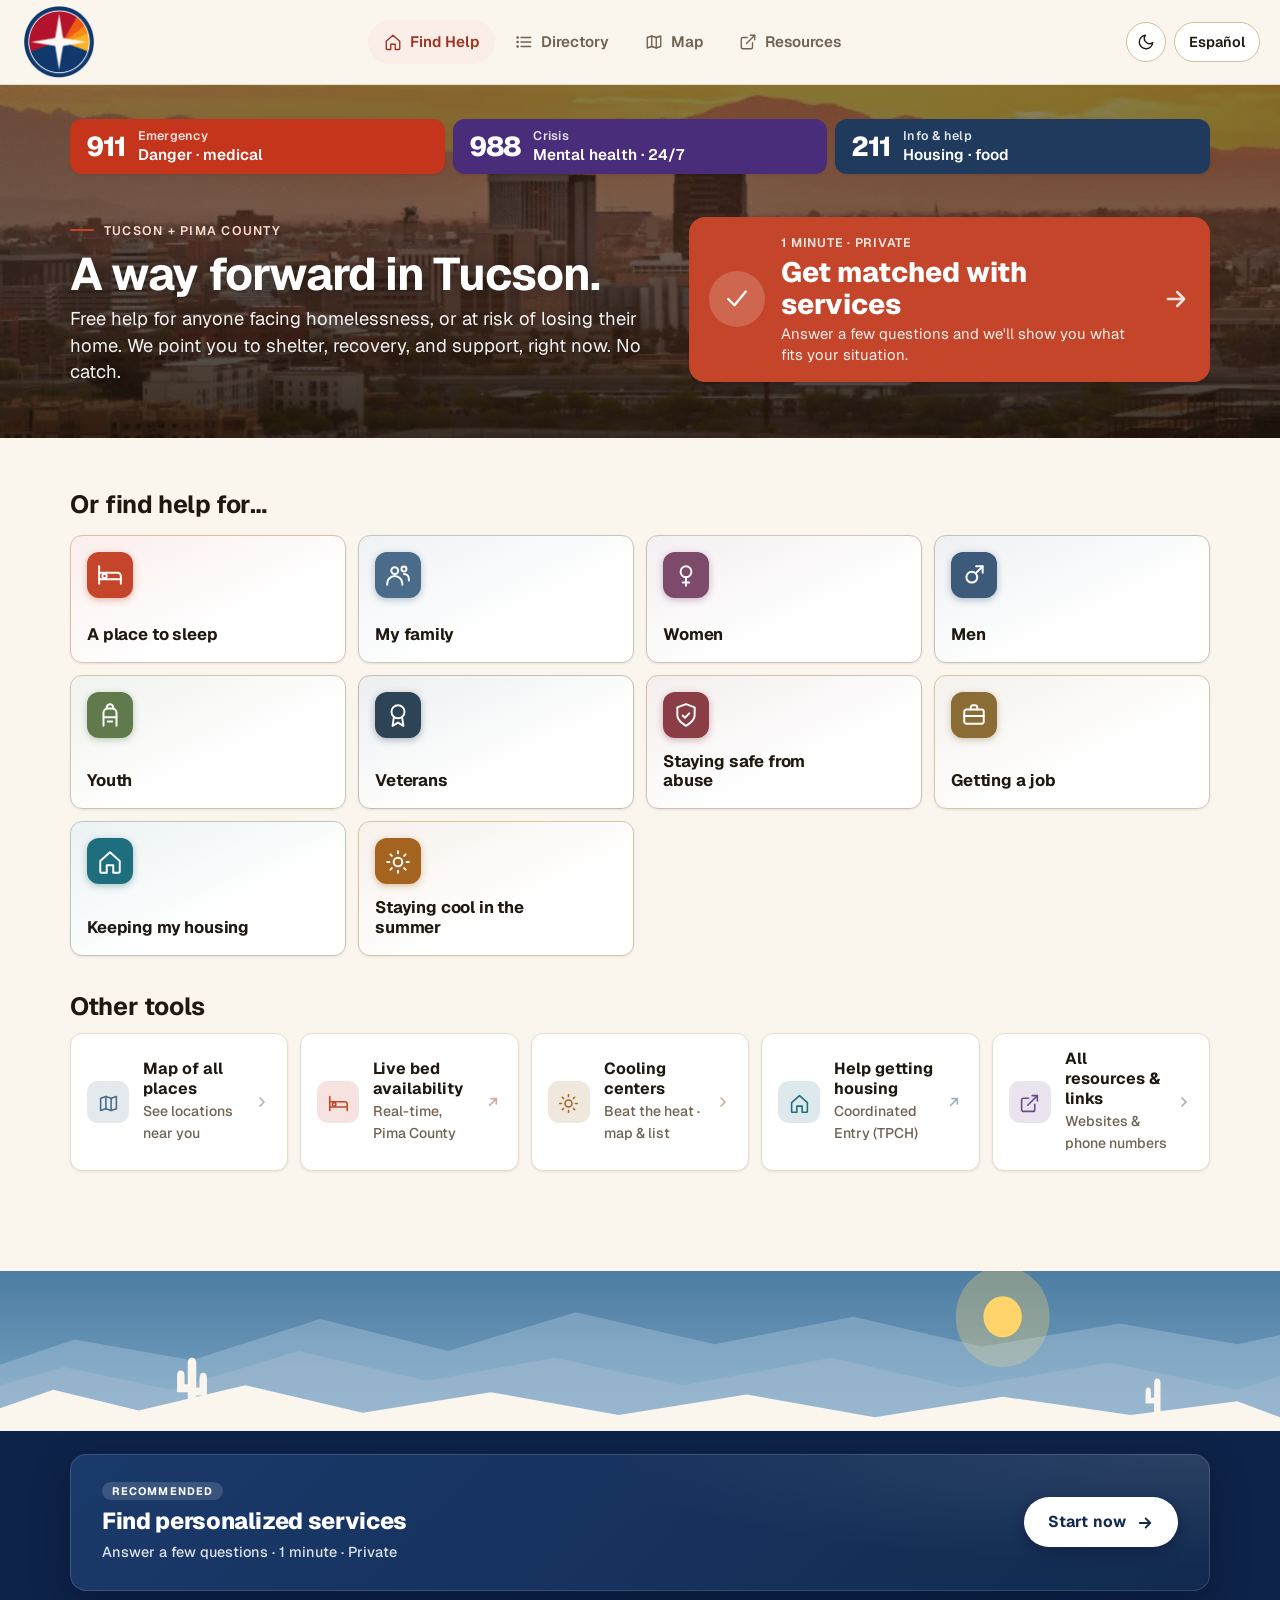
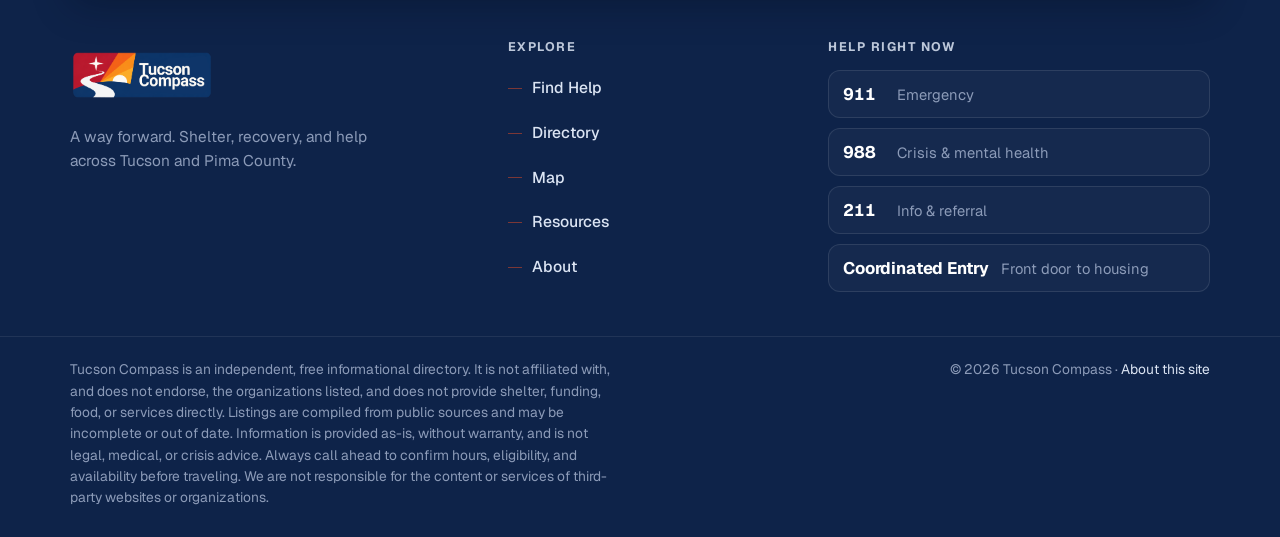
==== commit 222ef7e0: "Refine hero copy, fix small-screen header, add clean-URL rewrites and info sheet - Hero: tighten the" ====
--- a/index.html
+++ b/index.html
@@ -14,7 +14,7 @@
   <link rel="preconnect" href="https://fonts.googleapis.com" />
   <link rel="preconnect" href="https://fonts.gstatic.com" crossorigin />
   <link rel="stylesheet" href="https://fonts.googleapis.com/css2?family=Geist:wght@400;500;600;700;800;900&display=swap" />
-  <link rel="stylesheet" href="css/styles.css?v=46" />
+  <link rel="stylesheet" href="css/styles.css?v=48" />
   <script>(function(){try{var t=localStorage.getItem('tw.theme');if(t==='light'||t==='dark')document.documentElement.setAttribute('data-theme',t);}catch(e){}})();</script>
 </head>
 <body data-page="home">
@@ -84,7 +84,7 @@
         <div class="home-hero__copy">
           <span class="eyebrow" data-i18n="home_eyebrow">Tucson + Pima County</span>
           <h1 id="hero-title" data-i18n="home_hero_h1">A way forward in Tucson.</h1>
-          <p class="lead" data-i18n="home_hero_lead">For anyone facing homelessness, or at risk of losing their home. Find shelter, recovery, and help, right now.</p>
+          <p class="lead" data-i18n="home_hero_lead">Free help for anyone facing homelessness, or at risk of losing their home. We point you to shelter, recovery, and support, right now. No catch.</p>
         </div>
 
         <!-- Primary path: take the questionnaire. Big, unambiguous CTA. -->
@@ -282,6 +282,6 @@
   </footer>
 
   <script src="js/icons.js?v=20"></script>
-  <script src="js/app.js?v=23"></script>
+  <script src="js/app.js?v=24"></script>
 </body>
 </html>
--- a/css/styles.css
+++ b/css/styles.css
@@ -414,6 +414,12 @@
   .brand__logo { height: 78px; width: auto; }
   .brand__name { display: none; }
 }
+/* Super-small screens (≤374px, incl. common 360px Androids): drop the wordmark
+   so the theme + language toggles stay on the brand's line instead of wrapping
+   beneath it. The round logo keeps its "Tucson Compass" aria-label. */
+@media (max-width: 374px) {
+  .brand__name { display: none; }
+}
 
 /* Pill button base used by header toggles */
 .header-btn {
@@ -4363,3 +4369,73 @@
   .res-note { font-size: 8pt !important; color: #333 !important; }
   .res-note svg { display: none !important; }
 }
+
+/* ---------- 404 / error page ---------- */
+.err-page {
+  display: flex;
+  flex-direction: column;
+  align-items: center;
+  justify-content: center;
+  text-align: center;
+  min-height: clamp(60vh, 70vh, 720px);
+  padding-top: 24px;
+  padding-bottom: 48px;
+}
+.err-card { max-width: 560px; }
+.err-compass {
+  display: inline-flex;
+  align-items: center;
+  justify-content: center;
+  width: 96px;
+  height: 96px;
+  margin-bottom: 22px;
+  border-radius: 50%;
+  background: var(--bg-elev);
+  border: 1.5px solid var(--border-strong);
+  box-shadow: var(--shadow-sm);
+  color: var(--accent);
+}
+.err-compass svg { width: 48px; height: 48px; }
+.err-eyebrow {
+  margin: 0 0 6px;
+  font-size: 0.82rem;
+  font-weight: 700;
+  letter-spacing: 0.12em;
+  text-transform: uppercase;
+  color: var(--accent);
+}
+.err-h1 {
+  margin: 0 0 12px;
+  font-size: clamp(1.9rem, 5vw, 2.6rem);
+  line-height: 1.1;
+  color: var(--ink);
+}
+.err-lead {
+  margin: 0 auto 28px;
+  max-width: 46ch;
+  font-size: 1.1rem;
+  color: var(--ink-muted);
+}
+.err-actions {
+  display: flex;
+  flex-wrap: wrap;
+  gap: 12px;
+  justify-content: center;
+  margin-bottom: 28px;
+}
+.err-actions a { text-decoration: none; }
+.err-crisis {
+  display: inline-flex;
+  align-items: center;
+  gap: 8px;
+  max-width: 48ch;
+  margin: 0 auto;
+  padding: 12px 18px;
+  border-radius: var(--radius);
+  background: var(--bg-warm);
+  border: 1px solid var(--border-strong);
+  font-size: 0.95rem;
+  color: var(--ink-muted);
+  text-align: left;
+}
+.err-crisis svg { width: 18px; height: 18px; flex: 0 0 18px; color: var(--accent); }
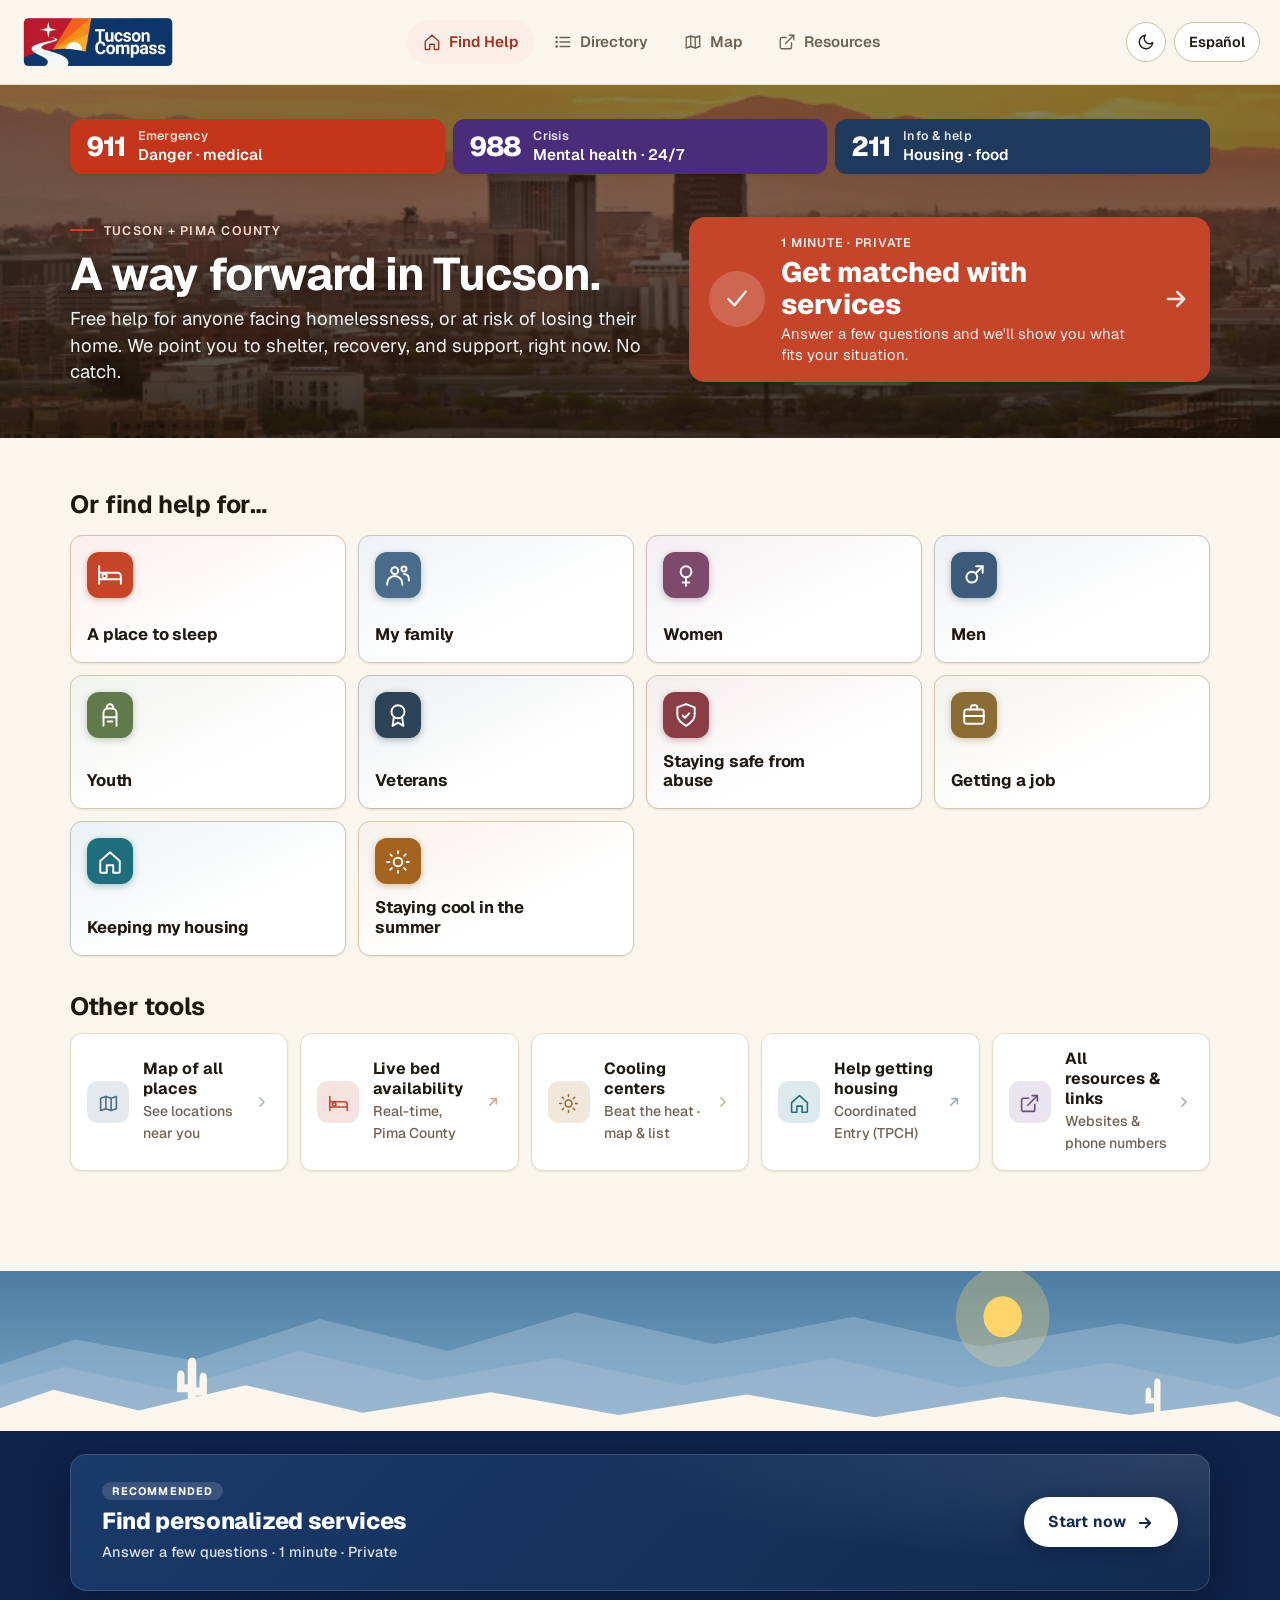
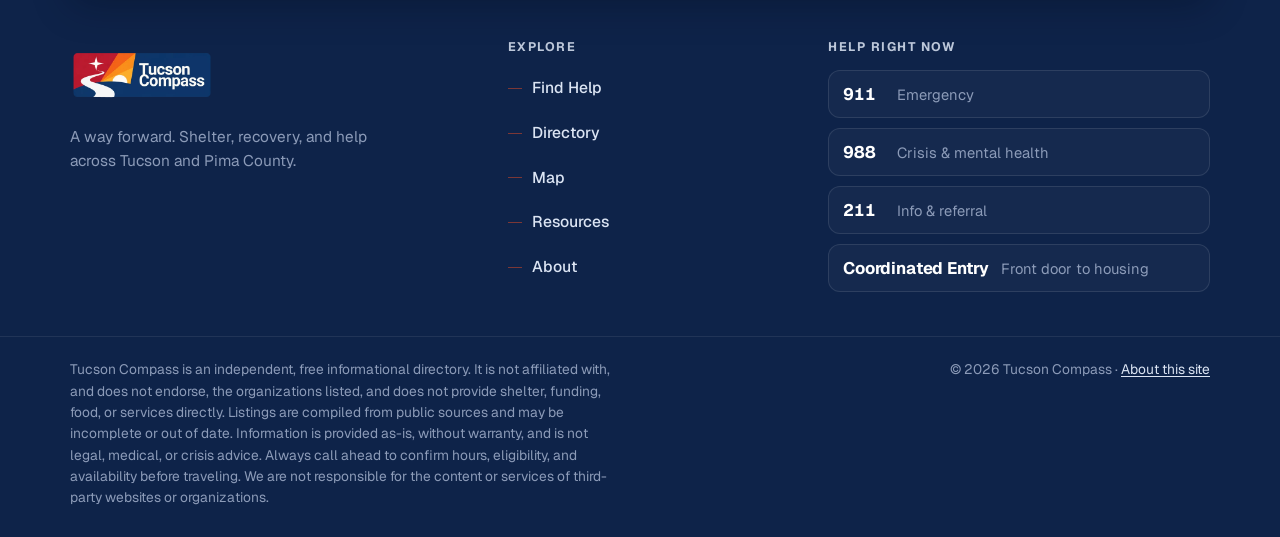
==== commit 94f3ada0: "Add SEO surface (OG/Twitter, canonical, sitemap, JSON-LD) and optimize logo assets SEO/discoverabili" ====
--- a/index.html
+++ b/index.html
@@ -7,6 +7,21 @@
   <meta name="description" content="Tucson Compass: find shelter, recovery, and homeless-services resources in Tucson and Pima County. Independent informational directory." />
   <meta name="robots" content="index, follow" />
   <title>Tucson Compass - a way forward</title>
+  <link rel="canonical" href="https://tucsoncompass.org/" />
+  <meta property="og:type" content="website" />
+  <meta property="og:site_name" content="Tucson Compass" />
+  <meta property="og:title" content="Tucson Compass — a way forward" />
+  <meta property="og:description" content="Tucson Compass: find shelter, recovery, and homeless-services resources in Tucson and Pima County. Independent informational directory." />
+  <meta property="og:url" content="https://tucsoncompass.org/" />
+  <meta property="og:image" content="https://tucsoncompass.org/images/og-image.jpg" />
+  <meta property="og:image:width" content="1200" />
+  <meta property="og:image:height" content="630" />
+  <meta property="og:image:alt" content="Tucson Compass — find shelter, food, and support services in Tucson and Pima County" />
+  <meta property="og:locale" content="en_US" />
+  <meta name="twitter:card" content="summary_large_image" />
+  <meta name="twitter:title" content="Tucson Compass — a way forward" />
+  <meta name="twitter:description" content="Find shelter, recovery, and homeless-services resources in Tucson and Pima County. Free, private, bilingual." />
+  <meta name="twitter:image" content="https://tucsoncompass.org/images/og-image.jpg" />
   <link rel="manifest" href="manifest.webmanifest" />
   <link rel="icon" href="favicon/favicon.ico" sizes="any" />
   <link rel="icon" type="image/svg+xml" href="favicon/favicon.svg" />
@@ -16,6 +31,36 @@
   <link rel="stylesheet" href="https://fonts.googleapis.com/css2?family=Geist:wght@400;500;600;700;800;900&display=swap" />
   <link rel="stylesheet" href="css/styles.css?v=48" />
   <script>(function(){try{var t=localStorage.getItem('tw.theme');if(t==='light'||t==='dark')document.documentElement.setAttribute('data-theme',t);}catch(e){}})();</script>
+  <script type="application/ld+json">
+  {
+    "@context": "https://schema.org",
+    "@graph": [
+      {
+        "@type": "WebSite",
+        "@id": "https://tucsoncompass.org/#website",
+        "url": "https://tucsoncompass.org/",
+        "name": "Tucson Compass",
+        "description": "Independent informational directory of shelter, recovery, food, healthcare, and support services in Tucson and Pima County.",
+        "inLanguage": ["en", "es"],
+        "publisher": { "@id": "https://tucsoncompass.org/#organization" }
+      },
+      {
+        "@type": "NGO",
+        "@id": "https://tucsoncompass.org/#organization",
+        "name": "Tucson Compass",
+        "url": "https://tucsoncompass.org/",
+        "logo": "https://tucsoncompass.org/icons/logo-icon.png",
+        "image": "https://tucsoncompass.org/images/og-image.jpg",
+        "description": "A free, private, bilingual directory that helps people in Tucson and Pima County find shelter, recovery, food, medical, and other support services.",
+        "areaServed": {
+          "@type": "AdministrativeArea",
+          "name": "Pima County, Arizona"
+        },
+        "knowsLanguage": ["en", "es"]
+      }
+    ]
+  }
+  </script>
 </head>
 <body data-page="home">
   <a class="skip-link" href="#main" data-i18n="skip_to_content">Skip to main content</a>
@@ -26,8 +71,10 @@
     <div class="container container--wide site-header__row">
       <a class="brand" href="index.html" aria-label="Tucson Compass">
         <picture>
+          <source media="(min-width: 980px)" srcset="icons/logo-horizontal.webp" type="image/webp" />
           <source media="(min-width: 980px)" srcset="icons/logo-horizontal.png" />
-          <img class="brand__logo" src="icons/logo-icon-circle.png" alt="" />
+          <source srcset="icons/logo-icon-circle.webp" type="image/webp" />
+          <img class="brand__logo" src="icons/logo-icon-circle.png" alt="" width="38" height="38" />
         </picture>
         <span class="brand__name">Tucson Compass</span>
       </a>
@@ -247,7 +294,10 @@
         <div class="site-footer__grid">
           <div class="site-footer__col site-footer__col--brand">
             <a class="site-footer__brand" href="index.html" aria-label="Tucson Compass">
-              <img class="site-footer__logo" src="icons/logo-horizontal.png" alt="Tucson Compass" />
+              <picture>
+                <source srcset="icons/logo-horizontal.webp" type="image/webp" />
+                <img class="site-footer__logo" src="icons/logo-horizontal.png" alt="Tucson Compass" width="480" height="240" />
+              </picture>
             </a>
             <p class="site-footer__tagline" data-i18n="footer_tagline">A way forward. Shelter, recovery, and help across Tucson and Pima County.</p>
           </div>
--- a/css/styles.css
+++ b/css/styles.css
@@ -2953,8 +2953,8 @@
   font-size: 0.86rem;
   white-space: nowrap;
 }
-.site-footer__copy a { color: var(--dusk-text); text-decoration: none; }
-.site-footer__copy a:hover { color: #fff; text-decoration: underline; }
+.site-footer__copy a { color: var(--dusk-text); text-decoration: underline; text-underline-offset: 2px; }
+.site-footer__copy a:hover { color: #fff; }
 @media (max-width: 560px) {
   .site-footer__copy { white-space: normal; }
 }
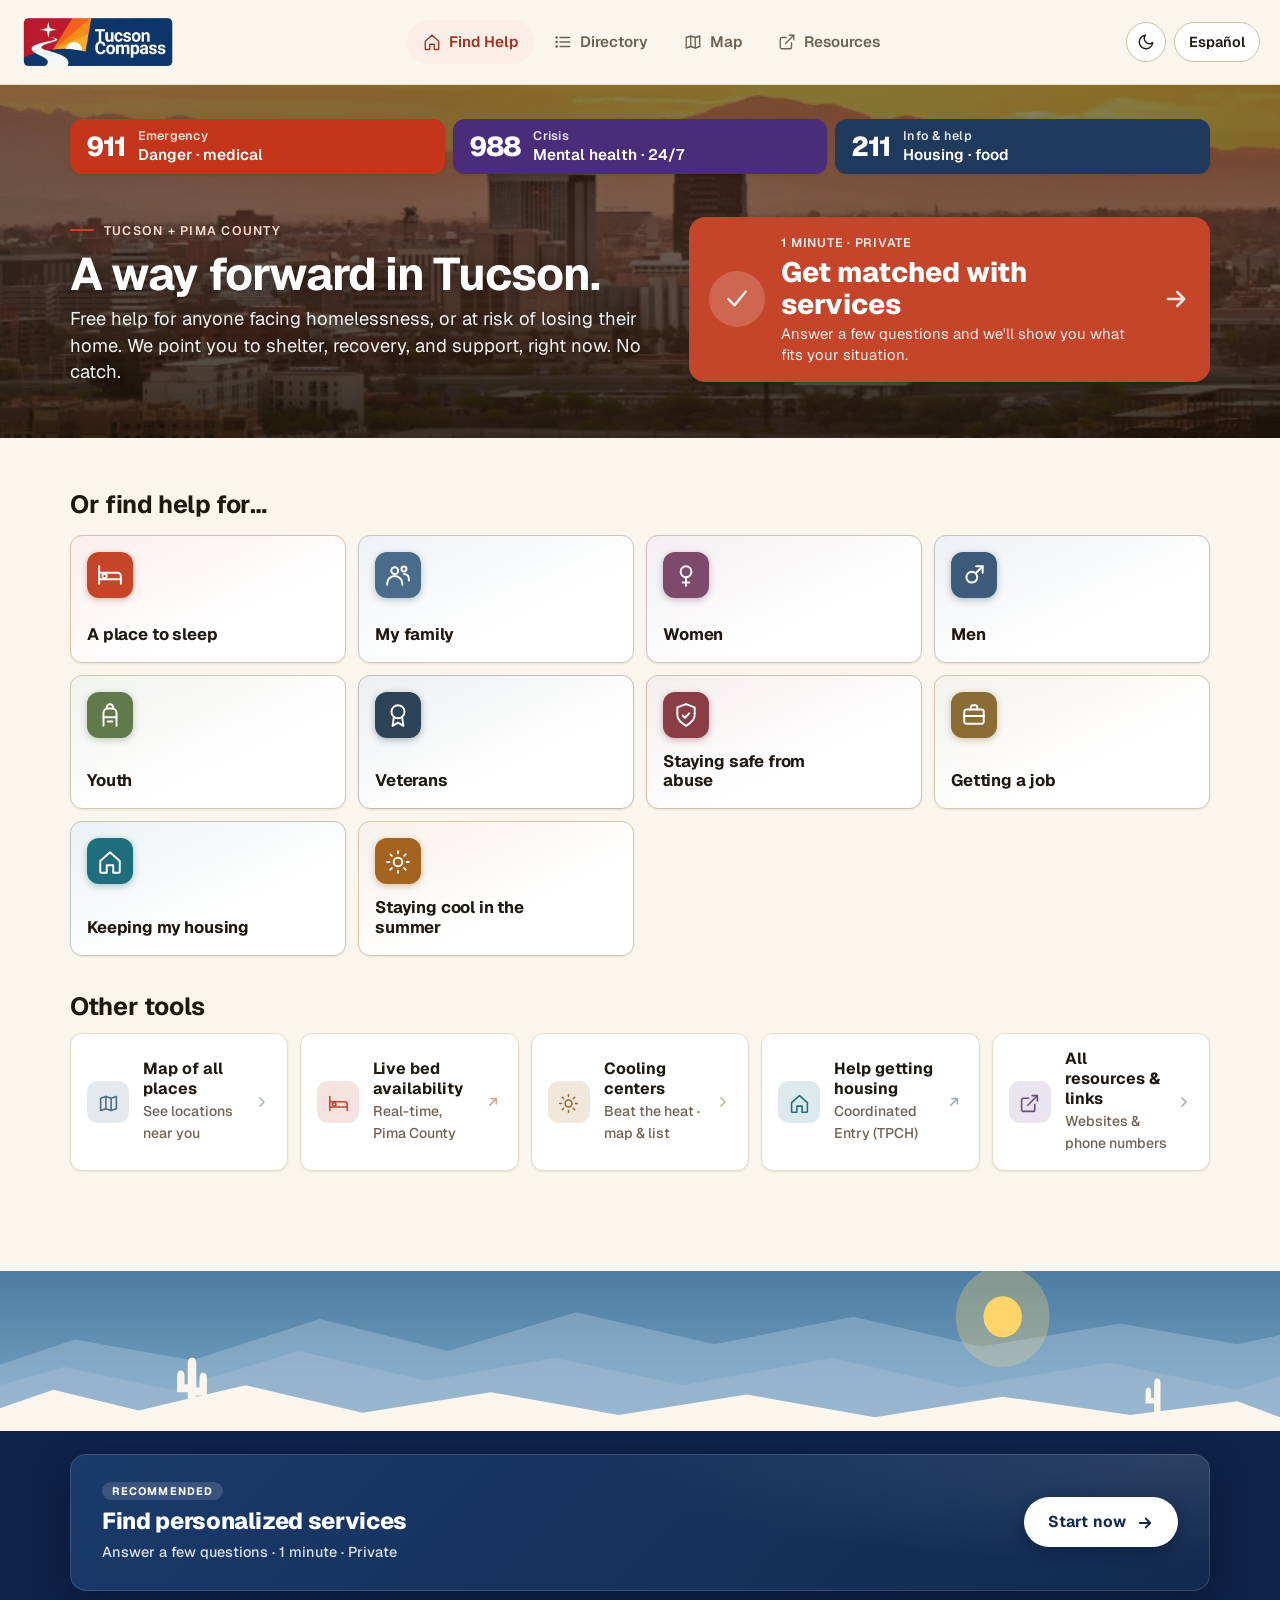
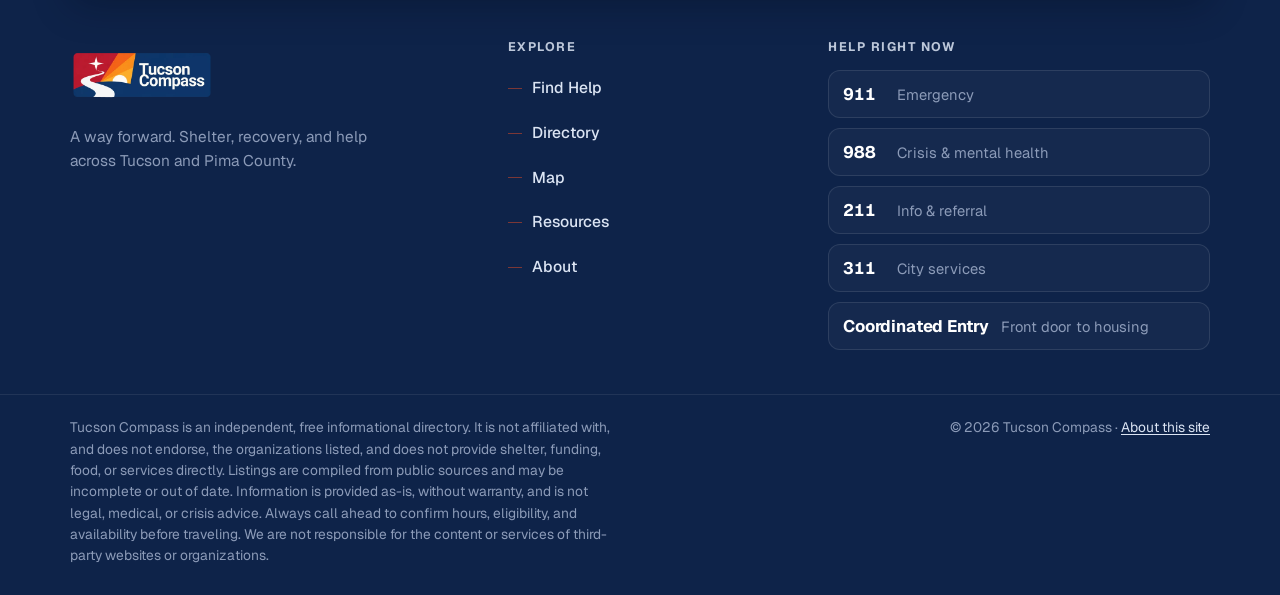
==== commit b2d29109: "Add Kino Veterans Center + Boys & Girls Clubs; add 311 footer link Data: - Add Kino Veterans' Workfo" ====
--- a/index.html
+++ b/index.html
@@ -317,6 +317,7 @@
               <li><a href="tel:911"><strong>911</strong><span data-i18n="footer_emergency_short">Emergency</span></a></li>
               <li><a href="tel:988"><strong>988</strong><span data-i18n="footer_988_short">Crisis &amp; mental health</span></a></li>
               <li><a href="tel:211"><strong>211</strong><span data-i18n="footer_211_short">Info &amp; referral</span></a></li>
+              <li><a href="tel:311"><strong>311</strong><span data-i18n="footer_311_short">City services</span></a></li>
               <li><a href="https://tpch.net/coordinated-entry-for-homeless-services/" target="_blank" rel="noopener"><strong data-i18n="footer_ce_short">Coordinated Entry</strong><span data-i18n="footer_ce_sub">Front door to housing</span><span class="sr-only" data-i18n="opens_new_tab">opens in a new tab</span></a></li>
             </ul>
           </div>
